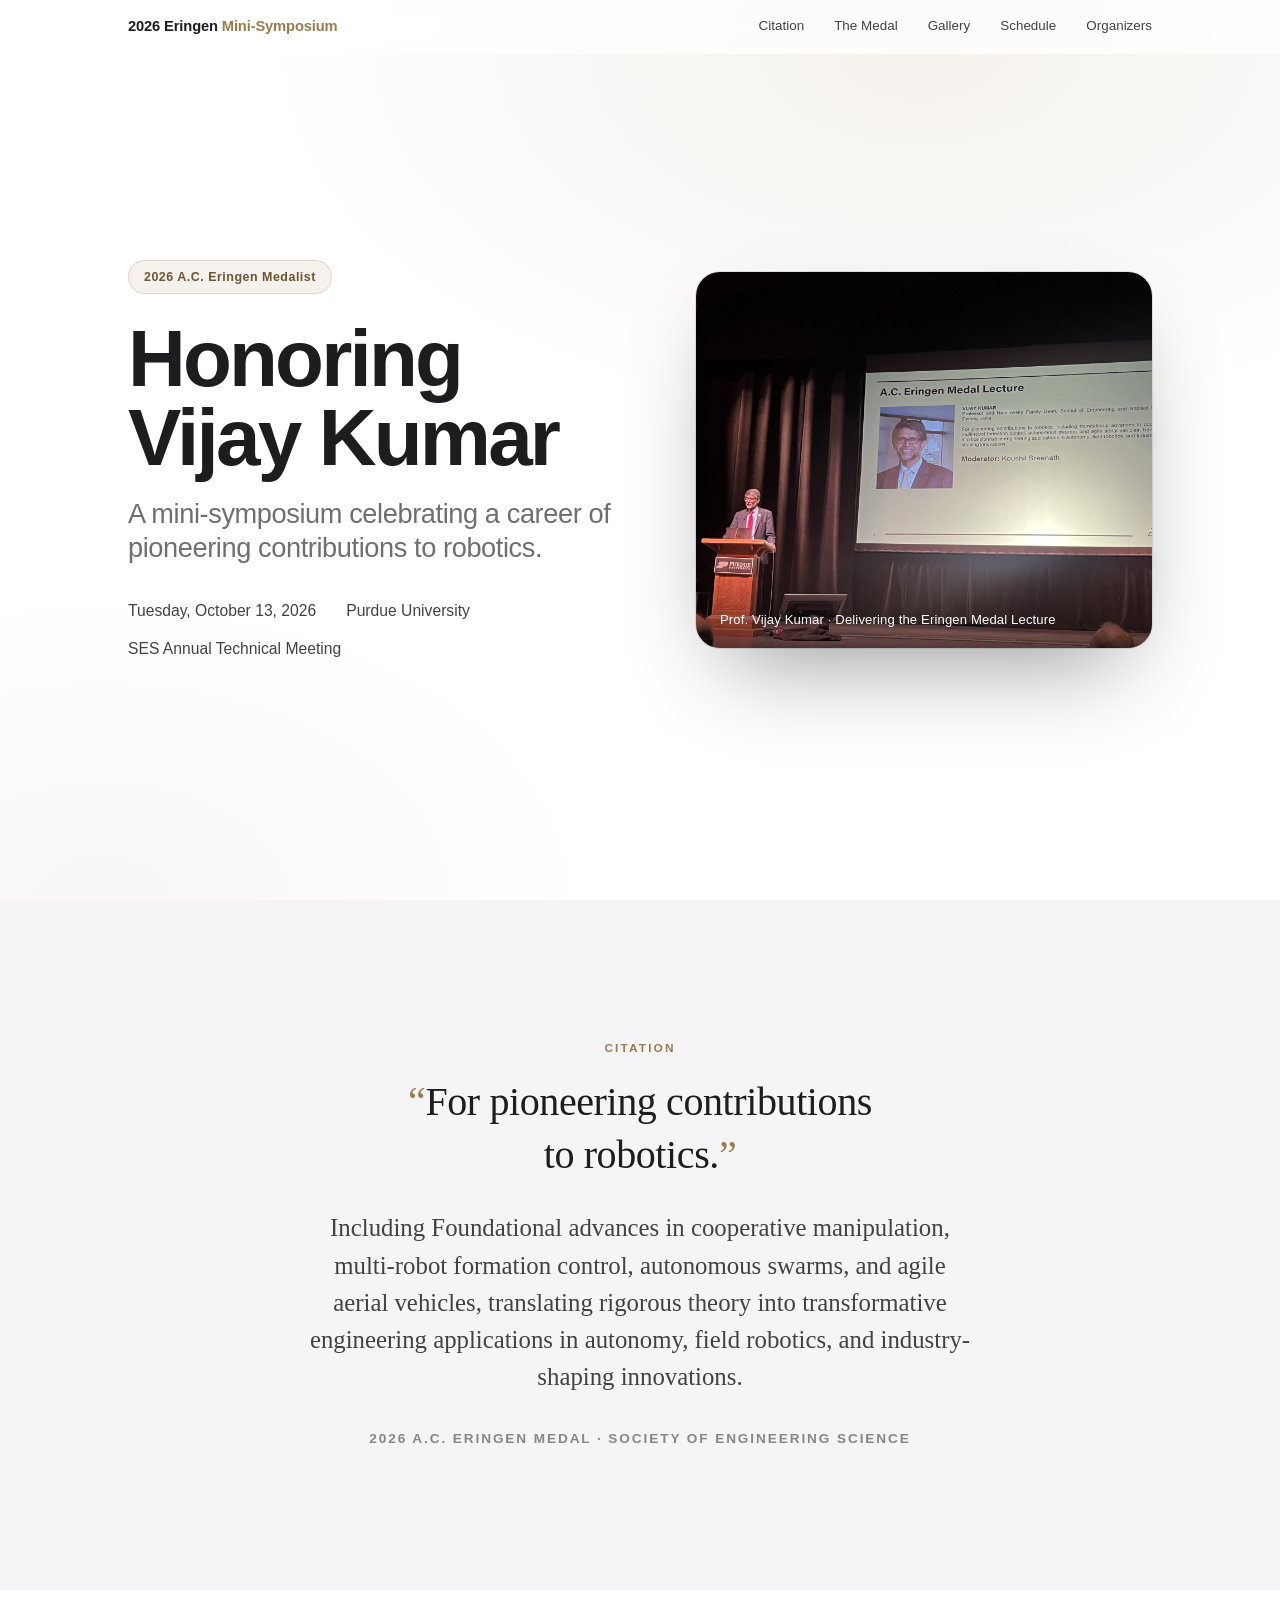
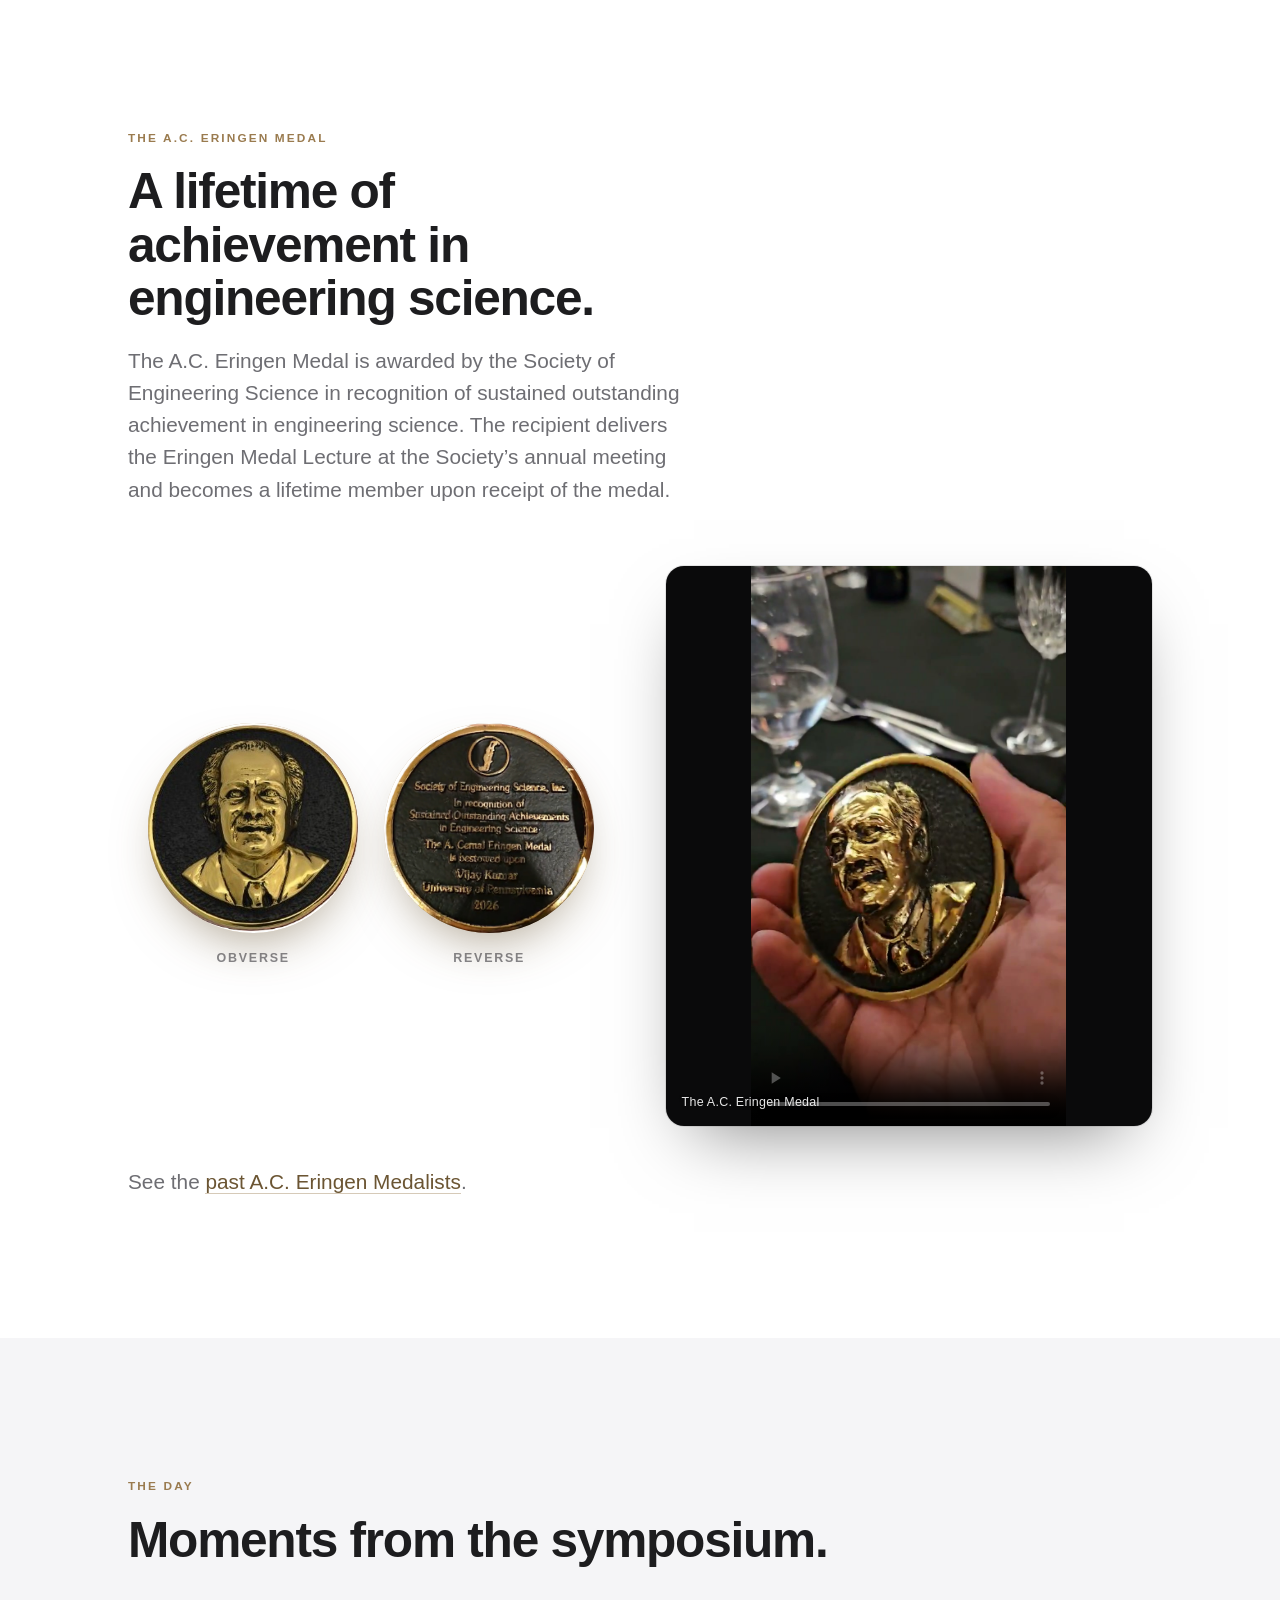
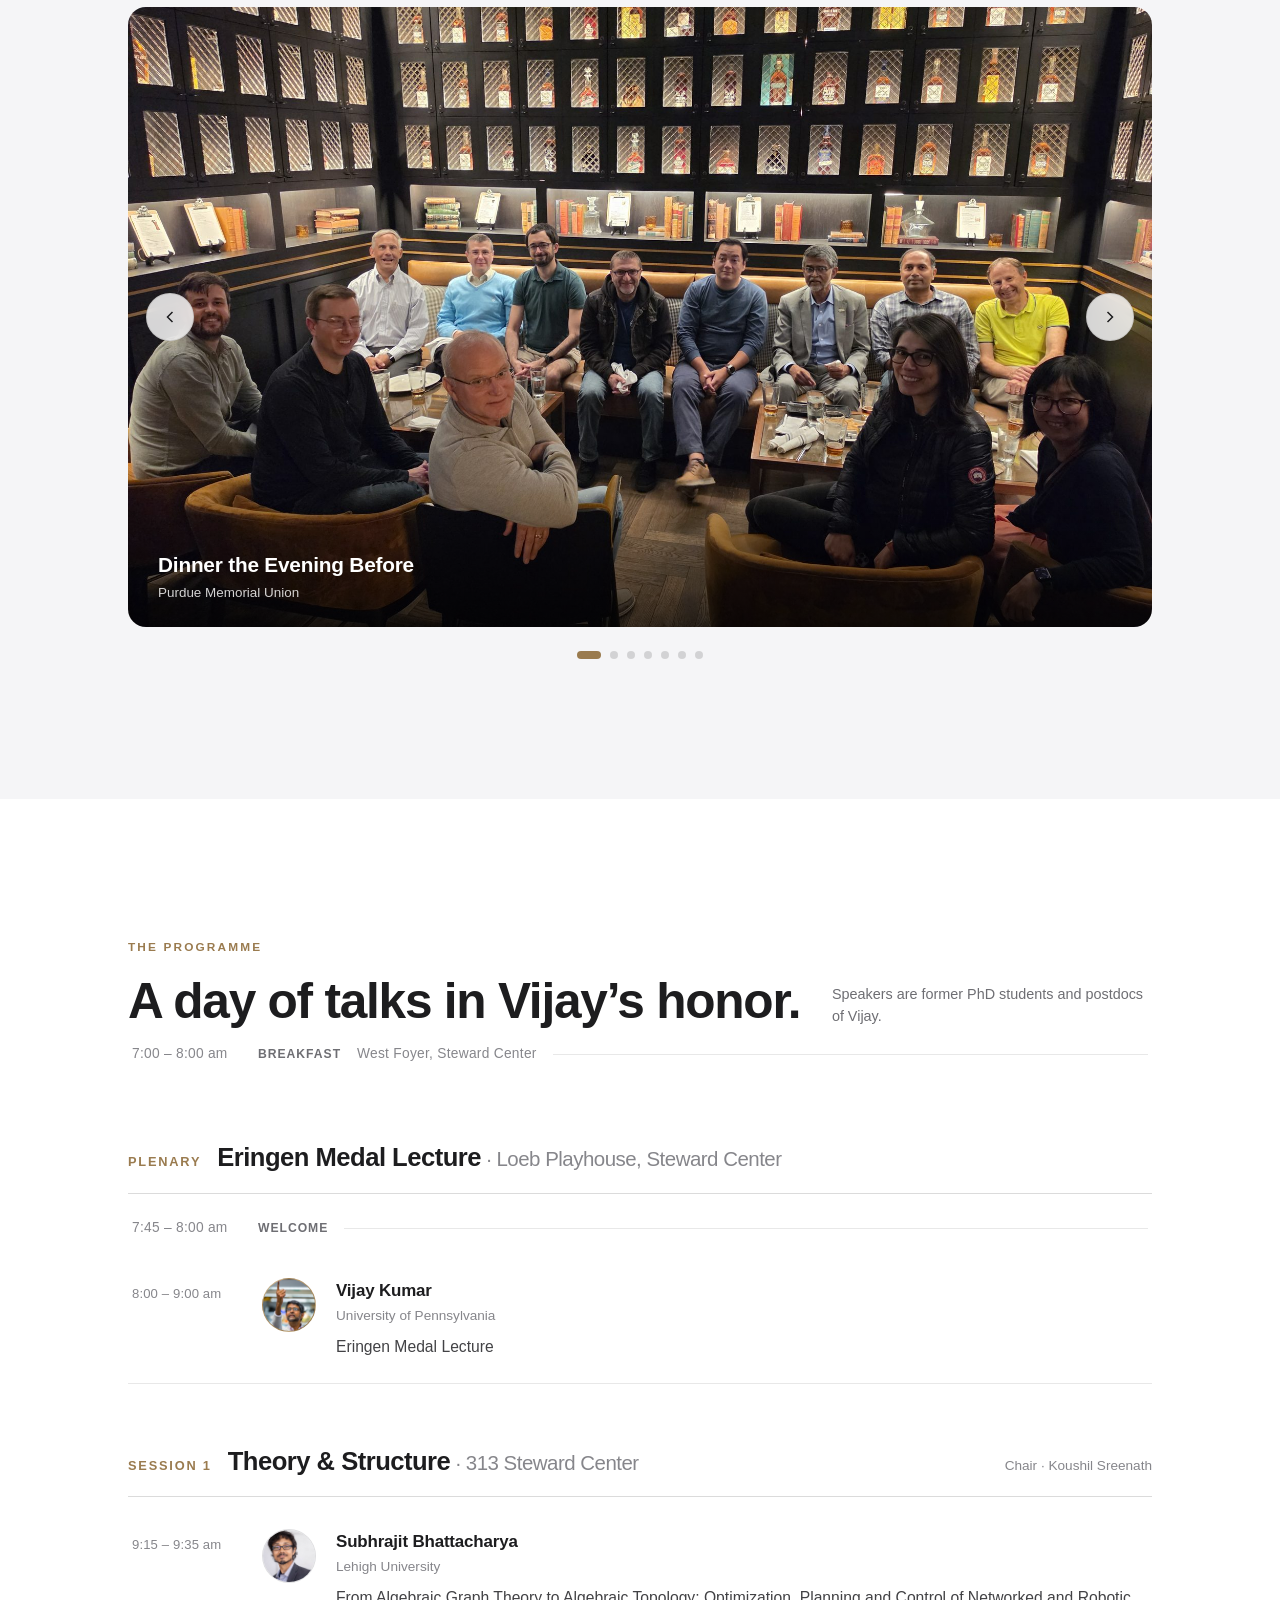
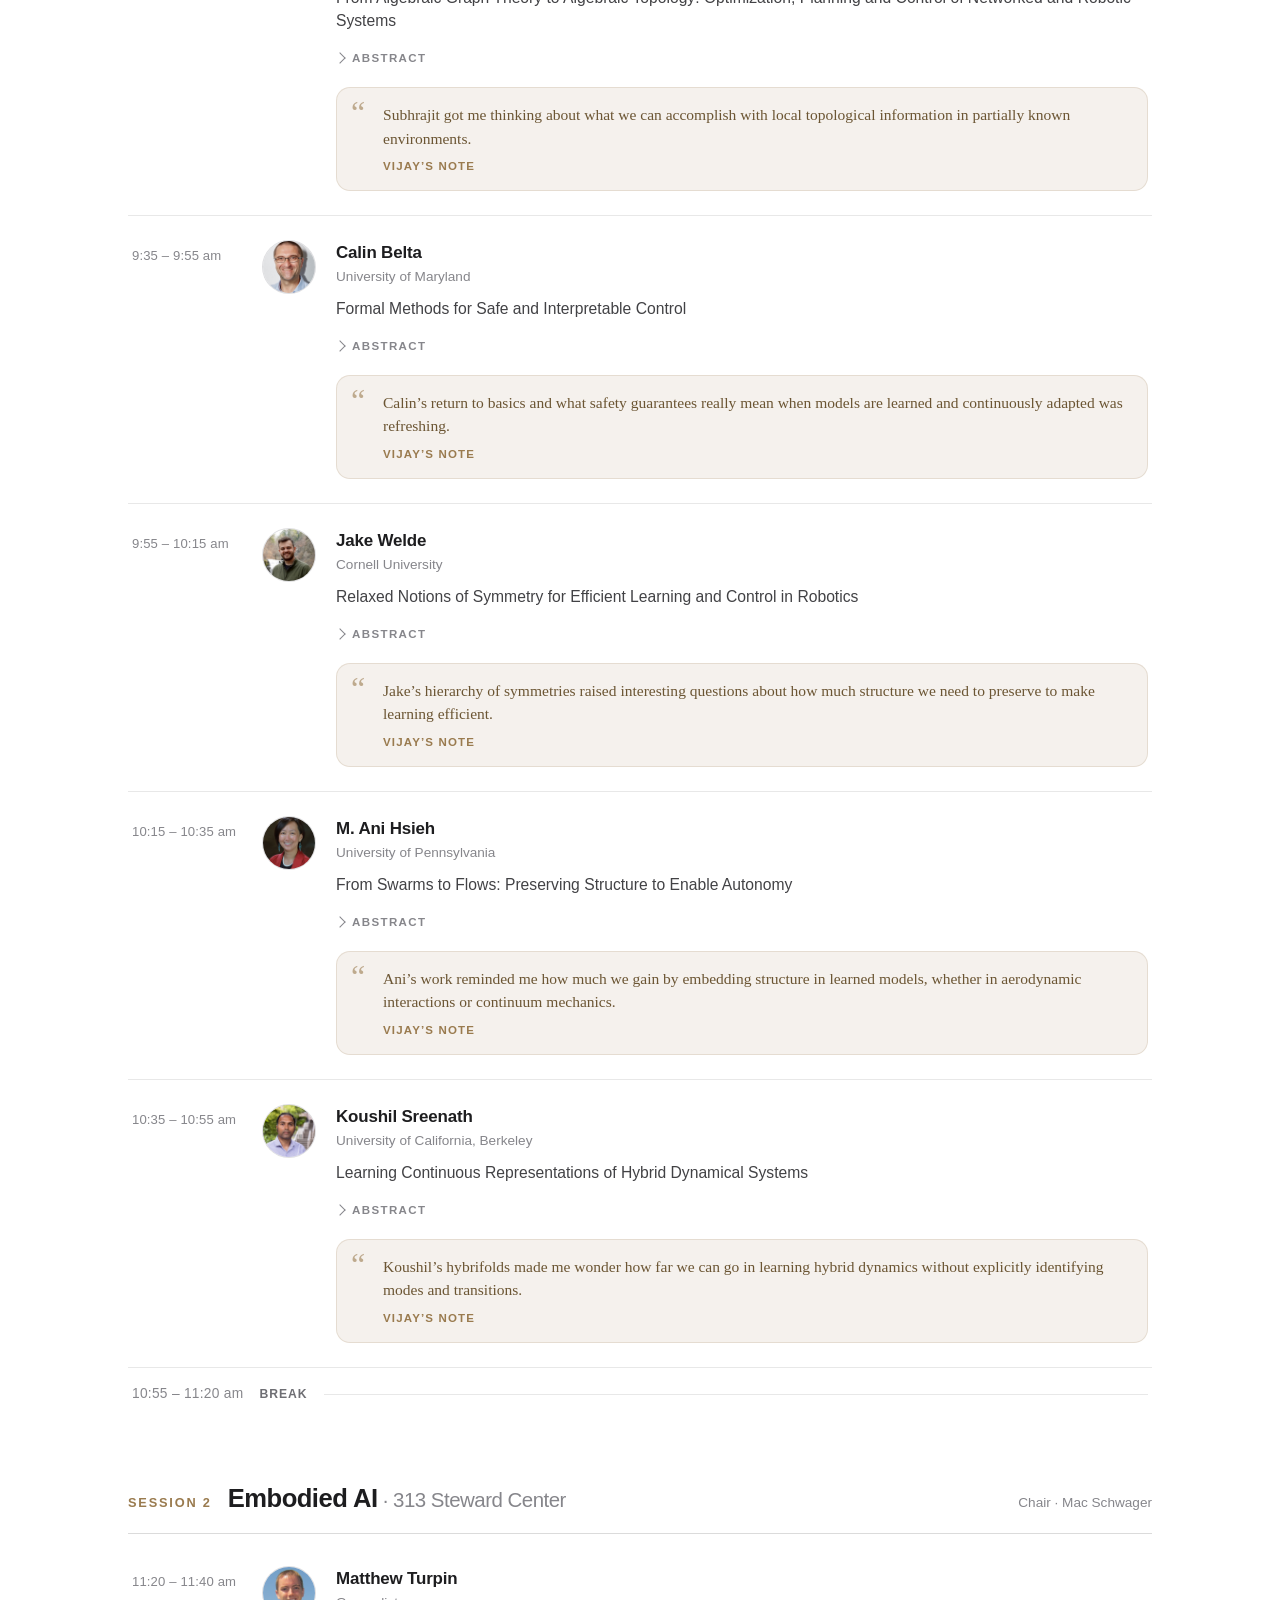
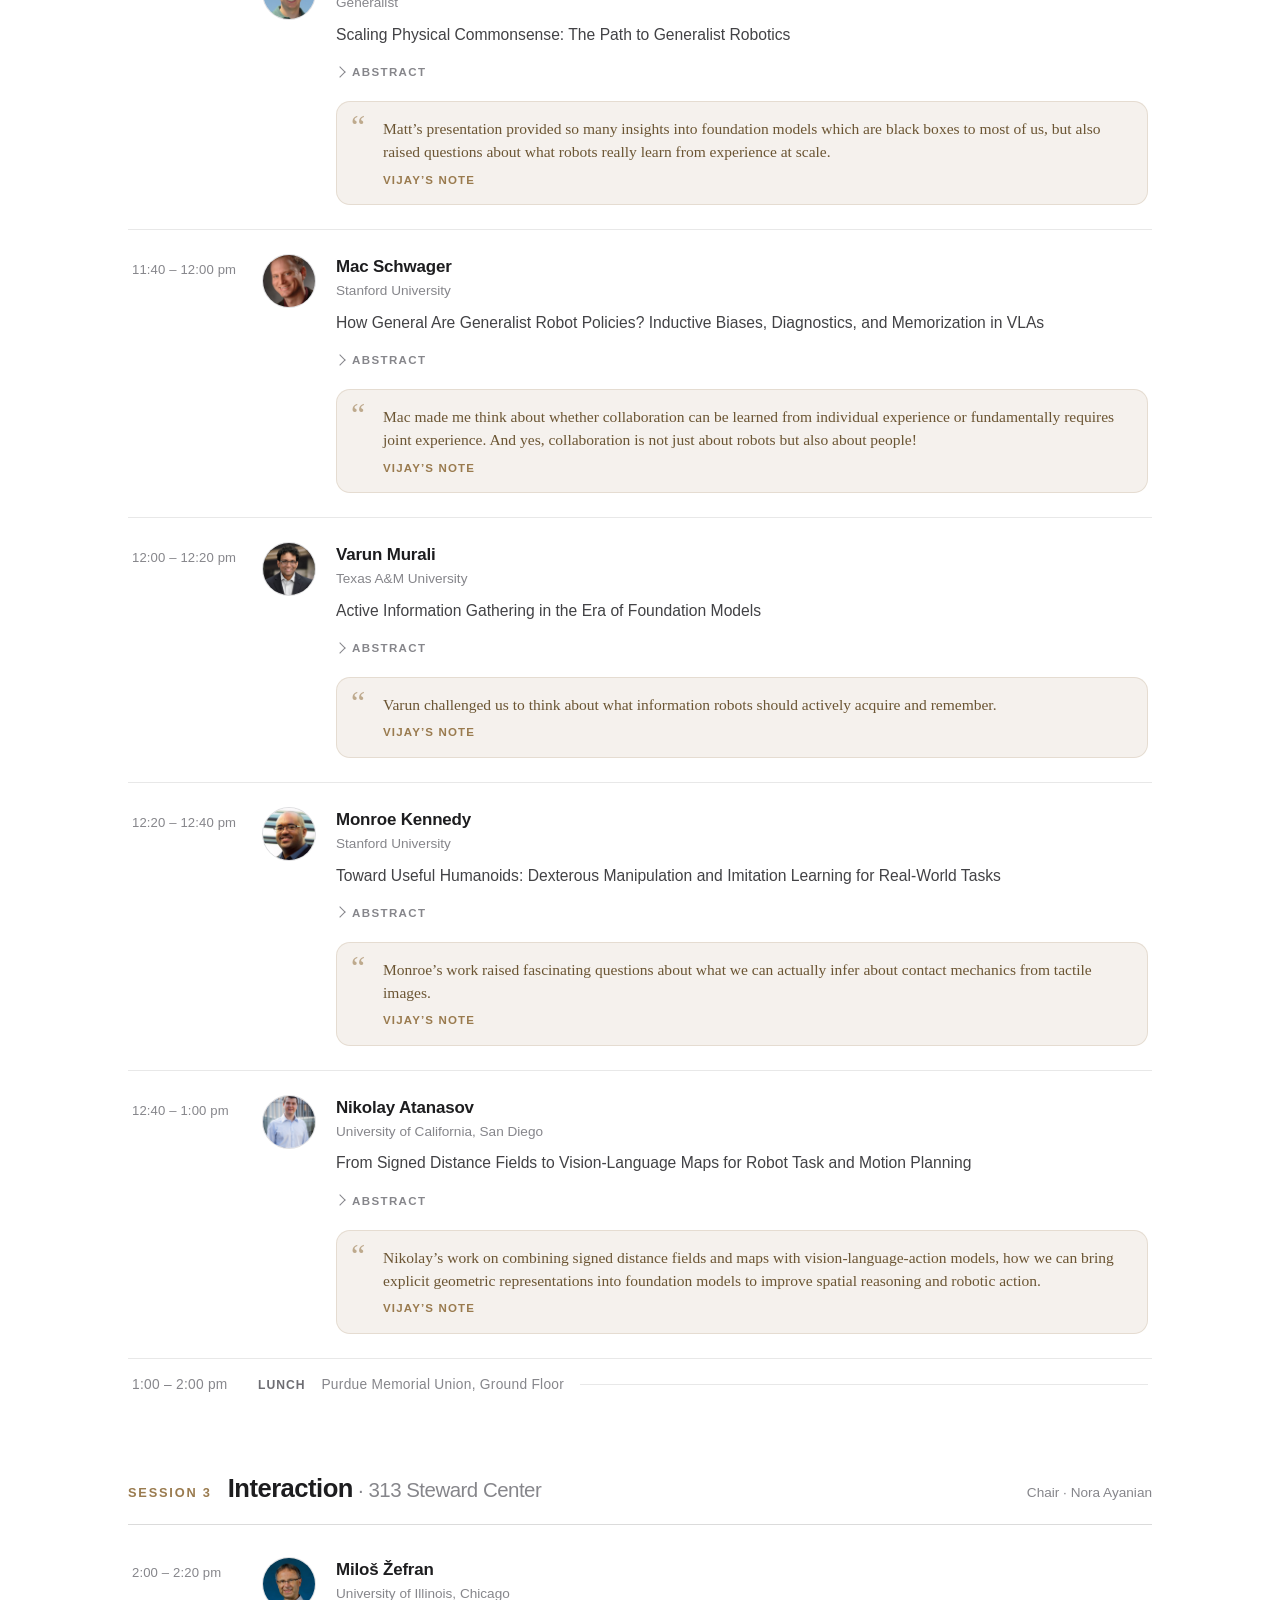
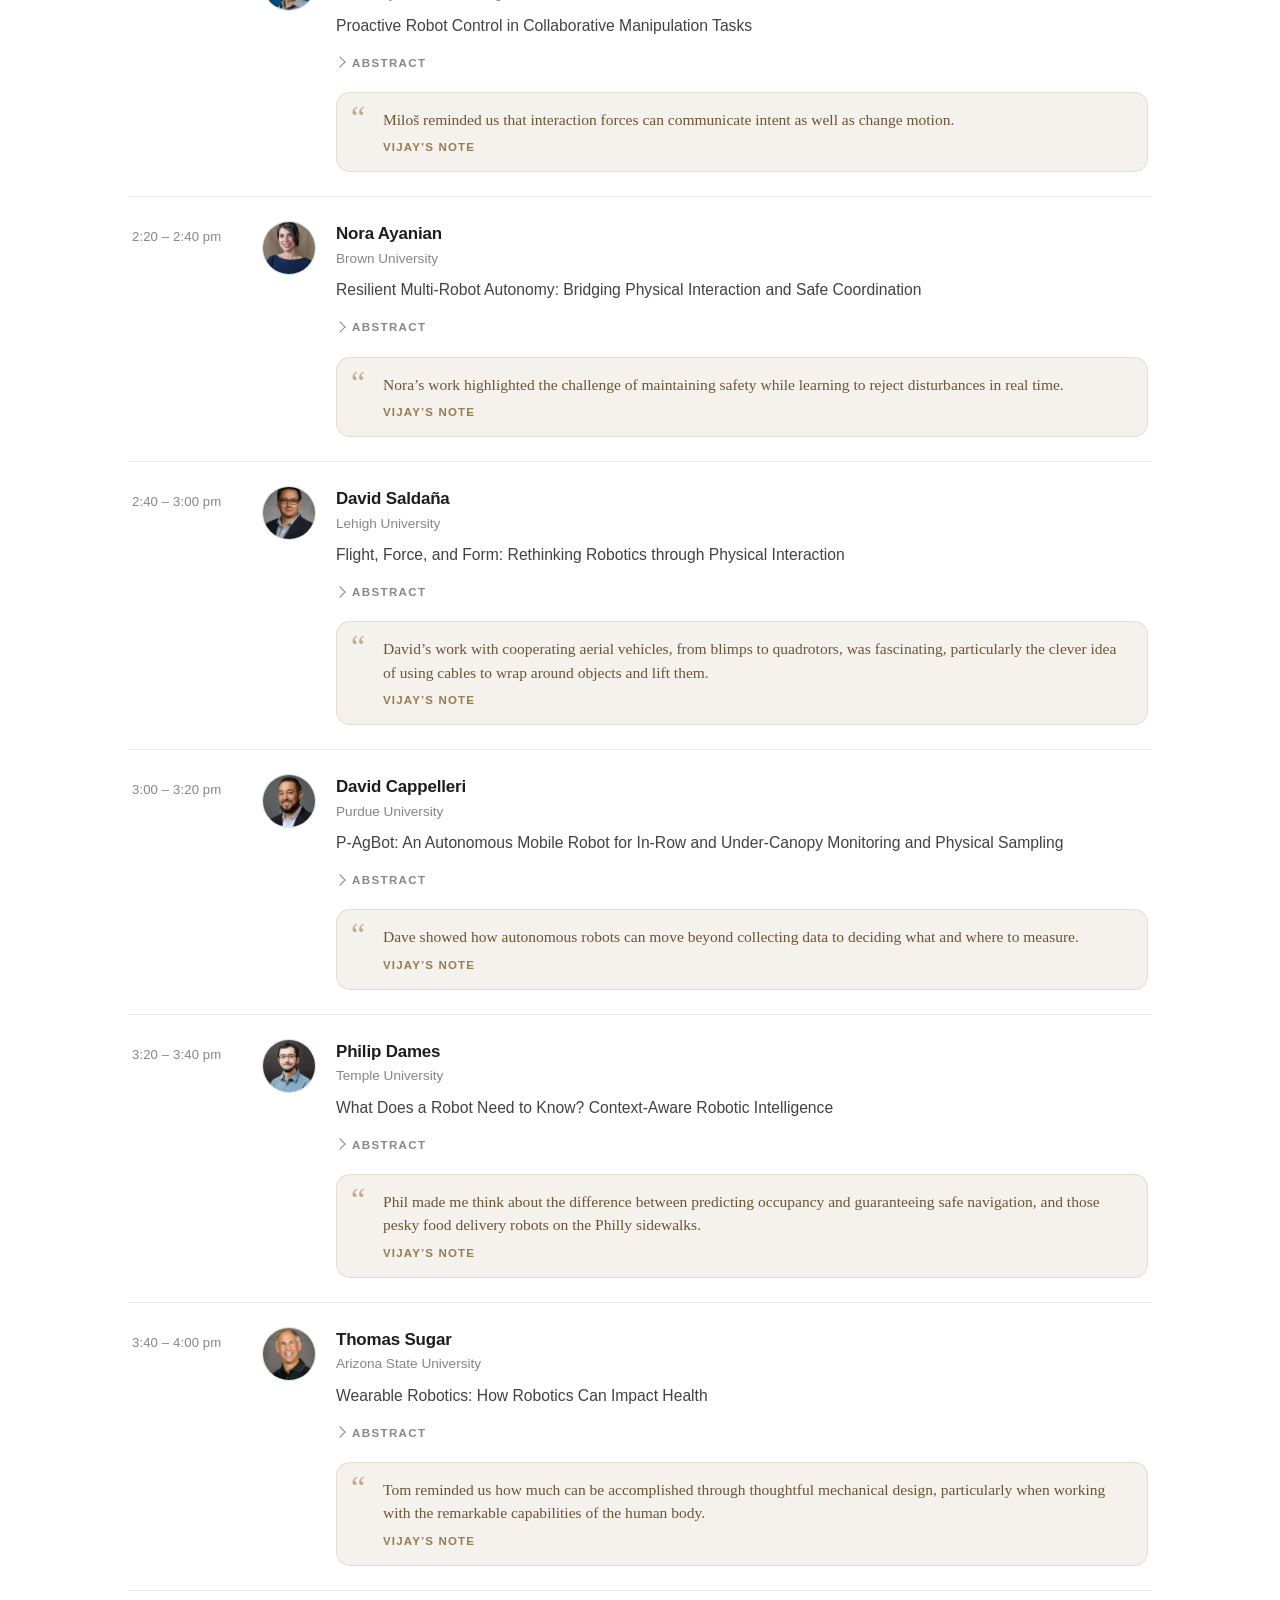
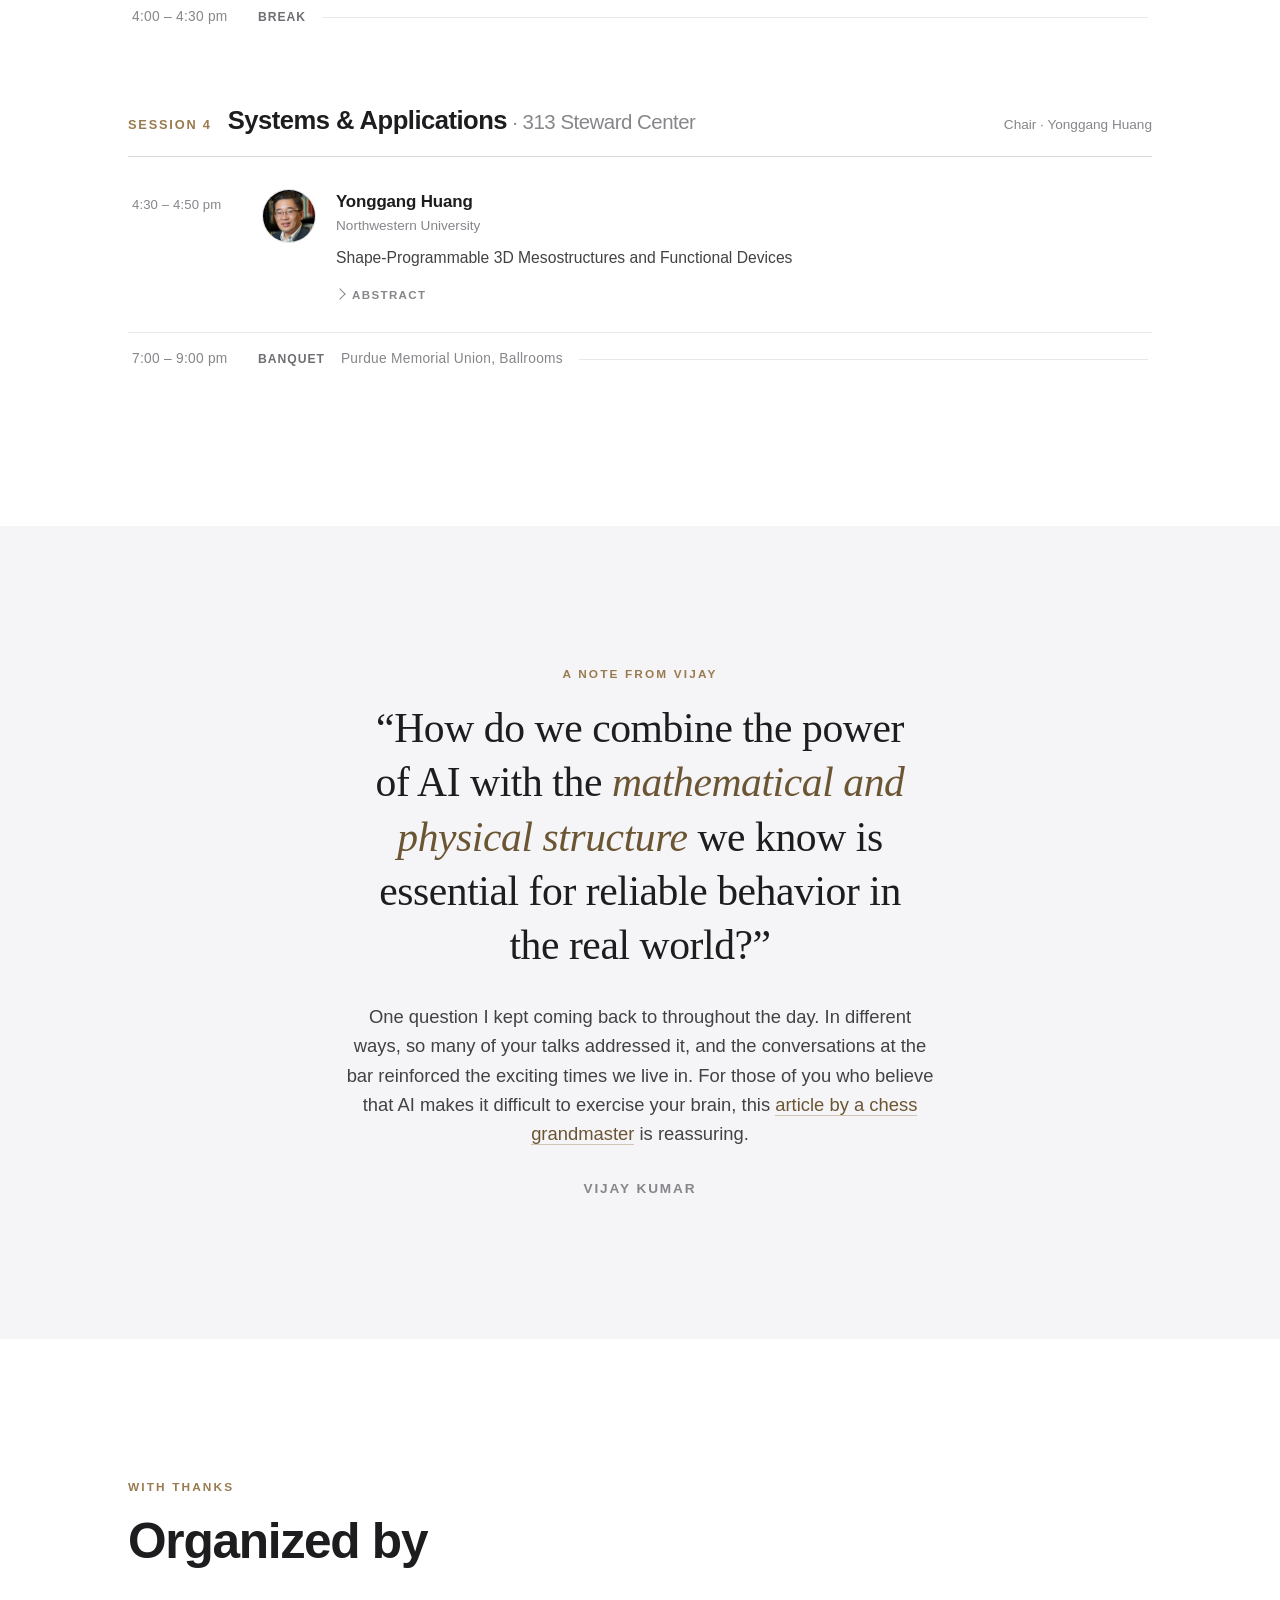
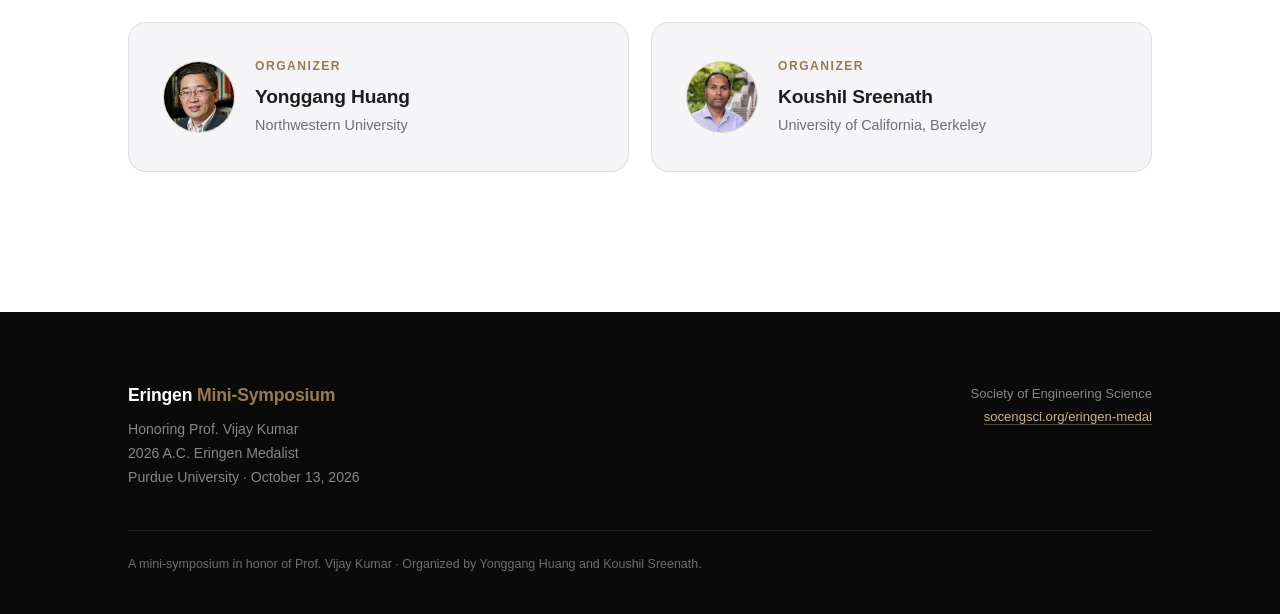
==== index.html @ 483b810a "Added files" ====
<!DOCTYPE html>
<html lang="en">
<head>
<meta charset="UTF-8">
<meta name="viewport" content="width=device-width, initial-scale=1.0">
<title>2026 A.C. Eringen Medal Mini-Symposium &middot; Honoring Prof. Vijay Kumar</title>
<meta name="description" content="A mini-symposium honoring Prof. Vijay Kumar, the 2026 A.C. Eringen Medalist. Purdue University, October 13, 2026.">
<link rel="preconnect" href="#">
<link rel="stylesheet" href="styles.css">
</head>
<body>

<nav id="nav">
  <div class="wrap">
    <a class="nav-brand" href="#top">2026 Eringen <span>Mini-Symposium</span></a>
    <div class="nav-links">
      <a href="#citation">Citation</a>
      <a href="#medal">The Medal</a>
      <a href="#gallery">Gallery</a>
      <a href="#schedule">Schedule</a>
      <a href="#organizers">Organizers</a>
    </div>
  </div>
</nav>

<header class="hero" id="top">
  <div class="wrap hero-grid">
    <div class="hero-copy">
      <div class="hero-badge">2026 A.C. Eringen Medalist</div>
      <h1>Honoring<br>Vijay Kumar<span class="sub">A mini-symposium celebrating a career of pioneering contributions to robotics.</span></h1>
      <div class="hero-meta">
        <span class="mi">Tuesday, October 13, 2026</span>
        <span class="mi">Purdue University</span>
        <span class="mi">SES Annual Technical Meeting</span>
      </div>
    </div>
    <figure class="hero-portrait zoomable" data-full="assets/img/vijay-lecture-full.jpg" data-cap="Prof. Vijay Kumar delivering the A.C. Eringen Medal Lecture &middot; Loeb Playhouse, Steward Center" role="button" tabindex="0" aria-label="Enlarge the Eringen Medal Lecture photo">
      <img src="assets/img/vijay-lecture.jpg" alt="Prof. Vijay Kumar delivering the Eringen Medal Lecture">
      <figcaption>Prof. Vijay Kumar &middot; Delivering the Eringen Medal Lecture</figcaption>
    </figure>
  </div>
</header>

<section id="citation" class="section-alt">
  <div class="wrap citation reveal">
    <div class="eyebrow">Citation</div>
    <p class="quote">For pioneering contributions to robotics.</p>
    <p class="long" style="margin-top:28px">Including Foundational advances in cooperative manipulation, multi-robot formation control, autonomous swarms, and agile aerial vehicles, translating rigorous theory into transformative engineering applications in autonomy, field robotics, and industry-shaping innovations.</p>
    <div class="attrib">2026 A.C. Eringen Medal &middot; Society of Engineering Science</div>
  </div>
</section>

<section id="medal">
  <div class="wrap">
    <div class="medal-head reveal">
      <div class="eyebrow">The A.C. Eringen Medal</div>
      <h2 class="title">A lifetime of achievement in engineering science.</h2>
      <p class="lede">The A.C. Eringen Medal is awarded by the Society of Engineering Science in recognition of sustained outstanding achievement in engineering science. The recipient delivers the Eringen Medal Lecture at the Society&rsquo;s annual meeting and becomes a lifetime member upon receipt of the medal.</p>
    </div>
    <div class="medal-body reveal">
      <div class="medal-coins">
        <figure class="coin">
          <button class="disc" data-full="assets/img/medal-front.jpg" data-cap="The A.C. Eringen Medal &middot; Obverse" aria-label="Enlarge the obverse of the medal">
            <img src="assets/img/medal-front.jpg" alt="Eringen Medal, obverse">
          </button>
          <span>Obverse</span>
        </figure>
        <figure class="coin">
          <button class="disc" data-full="assets/img/medal-back.jpg" data-cap="Society of Engineering Science &middot; In recognition of Sustained Outstanding Achievements in Engineering Science &middot; The A. C. Eringen Medal is bestowed upon Vijay Kumar, University of Pennsylvania &middot; 2026" aria-label="Enlarge the reverse of the medal">
            <img src="assets/img/medal-back.jpg" alt="Eringen Medal, reverse">
          </button>
          <span>Reverse</span>
        </figure>
      </div>
      <div class="medal-video">
        <video src="assets/video/medal.mp4" controls muted playsinline preload="metadata" poster="assets/img/medal-poster.jpg"></video>
        <span class="vcap">The A.C. Eringen Medal</span>
      </div>
    </div>
    <p class="lede reveal" style="margin-top:40px">See the <a class="inline-link" href="https://socengsci.org/eringen-medal/" target="_blank" rel="noopener">past A.C. Eringen Medalists</a>.</p>
  </div>
</section>

<section id="gallery" class="section-alt">
  <div class="wrap">
    <div class="gallery-head reveal">
      <div>
        <div class="eyebrow">The Day</div>
        <h2 class="title">Moments from the symposium.</h2>
      </div>
    </div>
    <div class="carousel reveal">
      <div class="track-wrap">
        <div class="track" id="track">
		  <div class="slide"><img src="assets/img/dinner.jpg" alt="Dinner the Evening Before" loading="lazy"><div class="cap"><div class="ct">Dinner the Evening Before</div><div class="cs">Purdue Memorial Union</div></div></div>
          <div class="slide"><img src="assets/img/vijay-lecture.jpg" alt="The Eringen Medal Lecture" loading="lazy"><div class="cap"><div class="ct">The Eringen Medal Lecture</div><div class="cs">Loeb Playhouse, Steward Center</div></div></div>
		  <div class="slide"><img src="assets/img/attendees.jpg" alt="Mini-Symposium Attendees" loading="lazy"><div class="cap"><div class="ct">Mini-Symposium Attendees</div><div class="cs">Purdue University</div></div></div>
		  <div class="slide"><img src="assets/img/drinks.jpg" alt="Gathering Before the Banquet" loading="lazy"><div class="cap"><div class="ct">Gathering Before the Banquet</div><div class="cs">Purdue Memorial Union</div></div></div>
		  <div class="slide"><img src="assets/img/banquet-1.jpg" alt="Receiving the A.C. Eringen Medal" loading="lazy"><div class="cap"><div class="ct">Receiving the A.C. Eringen Medal</div><div class="cs">Awards Banquet</div></div></div>
		  <div class="slide"><img src="assets/img/banquet-2.jpg" alt="Receiving the A.C. Eringen Medal" loading="lazy"><div class="cap"><div class="ct">Receiving the A.C. Eringen Medal</div><div class="cs">Awards Banquet</div></div></div>
		  <div class="slide"><img src="assets/img/banquet-3.jpg" alt="A Lifetime of Contributions" loading="lazy"><div class="cap"><div class="ct">A Lifetime of Contributions</div><div class="cs">Awards Banquet</div></div></div>
        </div>
      </div>
      <button class="car-btn prev" id="prev" aria-label="Previous"><svg viewBox="0 0 24 24"><path d="M15 6l-6 6 6 6"/></svg></button>
      <button class="car-btn next" id="next" aria-label="Next"><svg viewBox="0 0 24 24"><path d="M9 6l6 6-6 6"/></svg></button>
    </div>
    <div class="dots" id="dots"><button aria-label="Go to slide 1"></button><button aria-label="Go to slide 2"></button><button aria-label="Go to slide 3"></button><button aria-label="Go to slide 4"></button><button aria-label="Go to slide 5"></button><button aria-label="Go to slide 6"></button><button aria-label="Go to slide 7"></button></div>
  </div>
</section>

<section id="schedule">
  <div class="wrap">
    <div class="sched-head reveal">
      <div>
        <div class="eyebrow">The Programme</div>
        <h2 class="title">A day of talks in Vijay&rsquo;s honor.</h2>
      </div>
      <p class="sched-note">Speakers are former PhD students and postdocs of Vijay.</p>
    </div>
    <div class="interlude"><span class="time">7:00 – 8:00 am</span><span class="lbl">Breakfast</span><span class="loc">West Foyer, Steward Center</span></div>
<div class="session reveal">
      <div class="session-bar">
        <span class="sn">Plenary</span>
        <h3>Eringen Medal Lecture<span style="font-weight:400;color:var(--faint);font-size:0.8em"> &middot; Loeb Playhouse, Steward Center</span></h3>

      </div>
<div class="interlude"><span class="time">7:45 – 8:00 am</span><span class="lbl">Welcome</span></div>
<div class="talk plenary">
          <div class="time">8:00 – 9:00 am</div>
          <div class="avatar"><img src="assets/speakers/vijay-kumar.jpg" alt="Vijay Kumar" loading="lazy"></div>
          <div class="info">
            <div class="name">Vijay Kumar</div>
            <div class="aff">University of Pennsylvania</div>
            <div class="ttl">Eringen Medal Lecture</div>


          </div>
        </div>
</div>
<div class="session reveal">
      <div class="session-bar">
        <span class="sn">Session 1</span>
        <h3>Theory &amp; Structure<span style="font-weight:400;color:var(--faint);font-size:0.8em"> &middot; 313 Steward Center</span></h3>
        <span class="chair">Chair &middot; Koushil Sreenath</span>
      </div>
<div class="talk">
          <div class="time">9:15 – 9:35 am</div>
          <div class="avatar"><img src="assets/speakers/subhrajit-bhattacharya.jpg" alt="Subhrajit Bhattacharya" loading="lazy"></div>
          <div class="info">
            <div class="name">Subhrajit Bhattacharya</div>
            <div class="aff">Lehigh University</div>
            <div class="ttl">From Algebraic Graph Theory to Algebraic Topology: Optimization, Planning and Control of Networked and Robotic Systems</div>
            <details class="abstract">
              <summary>Abstract</summary>
              <p class="atext">Graphs are ubiquitous in representation of robotic and networked systems. A natural higher-dimensional extension of graphs are simplicial complexes. Algebraic constructions on simplicial complexes allow one to reason about its higher-order topological features. In this talk I will present a collection of recent and past works that outline the use of algebraic topology in optimization, planning and control of networked and robotic systems. I will start with a recent research direction on topology control of robotic swarms. I will then describe the application of differential topology and homotopy theory to multi-path planning for robotic systems -- a work that I started as a graduate student under Prof. Vijay Kumar. Recent extensions of this line of research has enabled reasoning not only about the topology, but also about the geometry of the underlying configuration space in context of multi-path planning. I&#x27;ll also outline some recent work on optimal path planning in simplicial complexes, and describe application of these tools to planning for spatial systems involving cables.</p>
            </details>
            <div class="vk-comment">Subhrajit got me thinking about what we can accomplish with local topological information in partially known environments.<span class="by">Vijay’s note</span></div>
          </div>
        </div>
<div class="talk">
          <div class="time">9:35 – 9:55 am</div>
          <div class="avatar"><img src="assets/speakers/calin-belta.jpg" alt="Calin Belta" loading="lazy"></div>
          <div class="info">
            <div class="name">Calin Belta</div>
            <div class="aff">University of Maryland</div>
            <div class="ttl">Formal Methods for Safe and Interpretable Control</div>
            <details class="abstract">
              <summary>Abstract</summary>
              <p class="atext">Many current applications, such as dexterous robotic manipulation, involve high-dimensional and partially known dynamical systems, which require machine learning techniques for motion planning and control. Ensuring safety and incorporating specifications given in rich, natural language within a learning-based system are challenging problems that received a lot of attention recently. In this talk, I will show how techniques based on control barrier and Lyapunov functions can be combined with temporal logics and reinforcement learning to address these challenges. I will use examples from robotic manipulation and autonomous driving.</p>
            </details>
            <div class="vk-comment">Calin’s return to basics and what safety guarantees really mean when models are learned and continuously adapted was refreshing.<span class="by">Vijay’s note</span></div>
          </div>
        </div>
<div class="talk">
          <div class="time">9:55 – 10:15 am</div>
          <div class="avatar"><img src="assets/speakers/jake-welde.jpg" alt="Jake Welde" loading="lazy"></div>
          <div class="info">
            <div class="name">Jake Welde</div>
            <div class="aff">Cornell University</div>
            <div class="ttl">Relaxed Notions of Symmetry for Efficient Learning and Control in Robotics</div>
            <details class="abstract">
              <summary>Abstract</summary>
              <p class="atext">Symmetry has long played a role in enabling high-dimensional robotic systems to operate autonomously in complex environments and under previously unseen conditions, despite stringent computational constraints. Nonetheless, the classical notion of symmetry is too rigid to be applied to many real-world robotic systems, where symmetry may be “broken” by external forces or confined to only a portion of the overall system. In this talk, we describe recent progress in formulating relaxed notions of symmetry that accommodate a broader class of systems while retaining algorithmically useful structure. These more flexible properties enable the reduction of high-dimensional symmetry groups in the dynamics of complex robotic systems, underpinning efficient learning algorithms suitable for control tasks such as trajectory tracking. In ongoing work, we study how these flexible notions of symmetry are preserved (or destroyed) under various types of composition between subsystems. Together, these methods will enable next-generation autonomous systems of diverse morphologies and limited computational resources to move capably through their surroundings.</p>
            </details>
            <div class="vk-comment">Jake’s hierarchy of symmetries raised interesting questions about how much structure we need to preserve to make learning efficient.<span class="by">Vijay’s note</span></div>
          </div>
        </div>
<div class="talk">
          <div class="time">10:15 – 10:35 am</div>
          <div class="avatar"><img src="assets/speakers/m-ani-hsieh.jpg" alt="M. Ani Hsieh" loading="lazy"></div>
          <div class="info">
            <div class="name">M. Ani Hsieh</div>
            <div class="aff">University of Pennsylvania</div>
            <div class="ttl">From Swarms to Flows: Preserving Structure to Enable Autonomy</div>
            <details class="abstract">
              <summary>Abstract</summary>
              <p class="atext">Multi-robot systems enable us to interact more richly and extensively with the world we live in. Robot teams can cover large regions of physical space, perceive their environments, and synthesize measurements of varying spatiotemporal fidelity to build a consistent picture of the many complex dynamic processes surrounding them. However, achieving reliable autonomy in natural, unstructured environments remains fundamentally difficult because robot dynamics tend to be tightly coupled to those of the environment, models are often incomplete, and data is costly to obtain. Advances in data-driven methods have opened new pathways to address these challenges, but purely learned models can lack the interpretability, generalizability, and physical fidelity that robust autonomy demands. In this talk, I argue that structure-preserving approaches to learning, methods that embed known physics and respect underlying mathematical structure, are essential for bridging this gap. I will present recent results on knowledge-based neural ordinary differential equations, Koopman operator methods for active flow field learning, and structure-preserving machine learning for source localization. I will show how preserving physical structure leads to models that are more data-efficient, more generalizable, and better suited to real-time planning and control for scalable autonomy in multi-robot environmental monitoring applications.</p>
            </details>
            <div class="vk-comment">Ani’s work reminded me how much we gain by embedding structure in learned models, whether in aerodynamic interactions or continuum mechanics.<span class="by">Vijay’s note</span></div>
          </div>
        </div>
<div class="talk">
          <div class="time">10:35 – 10:55 am</div>
          <div class="avatar"><img src="assets/speakers/koushil-sreenath.jpg" alt="Koushil Sreenath" loading="lazy"></div>
          <div class="info">
            <div class="name">Koushil Sreenath</div>
            <div class="aff">University of California, Berkeley</div>
            <div class="ttl">Learning Continuous Representations of Hybrid Dynamical Systems</div>
            <details class="abstract">
              <summary>Abstract</summary>
              <p class="atext">Hybrid systems with both continuous and discrete time dynamics pose significant challenges for learning. Traditional approaches often rely on mode-based learning, which struggles with mode switching and discontinuities in the system&#x27;s flow. In this talk, I will introduce a novel method that learns a continuous neural representation of hybrid systems without the need for trajectory segmentation, event functions, or mode switching. The core idea is to treat the reset map as a glue that connects the state space at the guard surface, transforming it into a piecewise smooth quotient manifold. Leveraging differential topology, our method simultaneously learns a singularity-free neural embedding and the continuous flow within it.</p>
            </details>
            <div class="vk-comment">Koushil’s hybrifolds made me wonder how far we can go in learning hybrid dynamics without explicitly identifying modes and transitions.<span class="by">Vijay’s note</span></div>
          </div>
        </div>
<div class="interlude"><span class="time">10:55 – 11:20 am</span><span class="lbl">Break</span></div>
</div>
<div class="session reveal">
      <div class="session-bar">
        <span class="sn">Session 2</span>
        <h3>Embodied AI<span style="font-weight:400;color:var(--faint);font-size:0.8em"> &middot; 313 Steward Center</span></h3>
        <span class="chair">Chair &middot; Mac Schwager</span>
      </div>
<div class="talk">
          <div class="time">11:20 – 11:40 am</div>
          <div class="avatar"><img src="assets/speakers/matthew-turpin.jpg" alt="Matthew Turpin" loading="lazy"></div>
          <div class="info">
            <div class="name">Matthew Turpin</div>
            <div class="aff">Generalist</div>
            <div class="ttl">Scaling Physical Commonsense: The Path to Generalist Robotics</div>
            <details class="abstract">
              <summary>Abstract</summary>
              <p class="atext">Traditional robotics often utilizes a Sense-Plan-Act paradigm, where precision is achieved through hand-coded controllers and structured environments. However, these systems often lack &quot;Physical Commonsense&quot;, or an intuitive understanding of complex interaction forces, object deformation, and recovery that is required to thrive in an unstructured world. This talk will discuss how the team at Generalist AI has developed foundation models that learn directly from large-scale physical interaction data. By grounding AI in physical experience, we are heading toward generally intelligent machines capable of mastering the complex, messy realities of the physical world. Our system utilizes Harmonic Reasoning: a novel approach that enables large-scale models to simultaneously process asynchronous sensing and acting tokens in real-time, bypassing the need for slow System 1/System 2 hierarchies. We have observed scaling laws that follow the trends of LLMs as well as a phase transition at the 7B parameter threshold. Our GEN-1 system has demonstrated the ability to achieve task mastery measured by reliability, speed, and improvisational intelligence, using as little as one hour of robot-specific data.</p>
            </details>
            <div class="vk-comment">Matt’s presentation provided so many insights into foundation models which are black boxes to most of us, but also raised questions about what robots really learn from experience at scale.<span class="by">Vijay’s note</span></div>
          </div>
        </div>
<div class="talk">
          <div class="time">11:40 – 12:00 pm</div>
          <div class="avatar"><img src="assets/speakers/mac-schwager.jpg" alt="Mac Schwager" loading="lazy"></div>
          <div class="info">
            <div class="name">Mac Schwager</div>
            <div class="aff">Stanford University</div>
            <div class="ttl">How General Are Generalist Robot Policies? Inductive Biases, Diagnostics, and Memorization in VLAs</div>
            <details class="abstract">
              <summary>Abstract</summary>
              <p class="atext">Vision-Language-Action (VLA) policies have recently emerged as a promising paradigm for generalist robot autonomy. However, with the current state of practice, VLAs sometimes suffer from strong overfitting after fine-tuning, while in other cases they seem to retain strong generalization capabilities. I will present work that aims to explain this overfitting behavior as arising from an inductive bias in these models toward memorizing a lookup table representation of actions. I will present methods for mitigating this overfitting behavior. I will also discuss our adaptation of Sparse Auto Encoders as a diagnostic tool to inspect the latent representations of VLA models, and to assess whether a trained model has learned generalized skills or rote memorized action sequences. I will close with my perspectives on the challenges and opportunities facing generalist robot policies.</p>
            </details>
            <div class="vk-comment">Mac made me think about whether collaboration can be learned from individual experience or fundamentally requires joint experience. And yes, collaboration is not just about robots but also about people!<span class="by">Vijay’s note</span></div>
          </div>
        </div>
<div class="talk">
          <div class="time">12:00 – 12:20 pm</div>
          <div class="avatar"><img src="assets/speakers/varun-murali.jpg" alt="Varun Murali" loading="lazy"></div>
          <div class="info">
            <div class="name">Varun Murali</div>
            <div class="aff">Texas A&amp;M University</div>
            <div class="ttl">Active Information Gathering in the Era of Foundation Models</div>
            <details class="abstract">
              <summary>Abstract</summary>
              <p class="atext">Foundation models are changing how robots interpret language, scenes, and tasks, but robust autonomy in unstructured environments still depends on deciding what information to gather and how to use it. In this talk, I will frame active information gathering as a bridge between foundation-model reasoning and reliable embodied decision-making. I will discuss recent work on language-guided heterogeneous robot teaming, and hierarchical language-embedded mapping to support semantic planning and collision-free navigation in unknown environments. Building on these, I will outline recent research that explores moving beyond using foundation models directly as semantic priors and instead learn operational constraints from experience, such as traversability, visibility, affordances, risk, and task feasibility. This perspective uses active perception as the process of acquiring task-relevant information, updating experience-grounded constraints, and applying them to act robustly in dynamic, uncertain, and open-world scenarios.</p>
            </details>
            <div class="vk-comment">Varun challenged us to think about what information robots should actively acquire and remember.<span class="by">Vijay’s note</span></div>
          </div>
        </div>
<div class="talk">
          <div class="time">12:20 – 12:40 pm</div>
          <div class="avatar"><img src="assets/speakers/monroe-kennedy.jpg" alt="Monroe Kennedy" loading="lazy"></div>
          <div class="info">
            <div class="name">Monroe Kennedy</div>
            <div class="aff">Stanford University</div>
            <div class="ttl">Toward Useful Humanoids: Dexterous Manipulation and Imitation Learning for Real-World Tasks</div>
            <details class="abstract">
              <summary>Abstract</summary>
              <p class="atext">Humanoid robots have recently gained significant attention, with compelling demonstrations of dynamic locomotion and athletic behaviors such as walking, running, and gymnastics. However, for these systems to achieve widespread adoption and real-world impact, they must address critical labor shortages in domains such as caregiving, agriculture, and manufacturing. A central challenge lies in endowing robots with both the dexterity and the contextual knowledge required to perform tasks that are intuitive for humans yet remain highly complex for robotic systems. These tasks often involve contact-rich manipulation, partial observability, and nuanced decision-making. In this talk, we will examine key catalyst challenges spanning tactile sensing for robust interaction, imitation learning for skill acquisition, embodiment and morphology for task alignment, and the development of steerable vision-language-action (VLA) models for generalizable control. We will also discuss emerging design principles and trade-offs that will shape the next generation of robotic hands and manipulation systems.</p>
            </details>
            <div class="vk-comment">Monroe’s work raised fascinating questions about what we can actually infer about contact mechanics from tactile images.<span class="by">Vijay’s note</span></div>
          </div>
        </div>
<div class="talk">
          <div class="time">12:40 – 1:00 pm</div>
          <div class="avatar"><img src="assets/speakers/nikolay-atanasov.jpg" alt="Nikolay Atanasov" loading="lazy"></div>
          <div class="info">
            <div class="name">Nikolay Atanasov</div>
            <div class="aff">University of California, San Diego</div>
            <div class="ttl">From Signed Distance Fields to Vision-Language Maps for Robot Task and Motion Planning</div>
            <details class="abstract">
              <summary>Abstract</summary>
              <p class="atext">This talk presents recent advances in robot mapping and planning that integrate geometric and semantic scene representations with autonomous robot decision-making. The talk discusses signed distance function (SDF) mapping from point cloud data as well as implicit maps that encode features aligned with modern vision-language models. These representations enable robots to reason about geometry, semantics, and task objectives in task and motion planning, exploiting geometric structure to accelerate trajectory generation and vision-language grounding to achieve long-horizon task execution.</p>
            </details>
            <div class="vk-comment">Nikolay’s work on combining signed distance fields and maps with vision-language-action models, how we can bring explicit geometric representations into foundation models to improve spatial reasoning and robotic action.<span class="by">Vijay’s note</span></div>
          </div>
        </div>
<div class="interlude"><span class="time">1:00 – 2:00 pm</span><span class="lbl">Lunch</span><span class="loc">Purdue Memorial Union, Ground Floor</span></div>
</div>
<div class="session reveal">
      <div class="session-bar">
        <span class="sn">Session 3</span>
        <h3>Interaction<span style="font-weight:400;color:var(--faint);font-size:0.8em"> &middot; 313 Steward Center</span></h3>
        <span class="chair">Chair &middot; Nora Ayanian</span>
      </div>
<div class="talk">
          <div class="time">2:00 – 2:20 pm</div>
          <div class="avatar"><img src="assets/speakers/milos-zefran.jpg" alt="Miloš Žefran" loading="lazy"></div>
          <div class="info">
            <div class="name">Miloš Žefran</div>
            <div class="aff">University of Illinois, Chicago</div>
            <div class="ttl">Proactive Robot Control in Collaborative Manipulation Tasks</div>
            <details class="abstract">
              <summary>Abstract</summary>
              <p class="atext">For robots to be functional in a human environment, it is essential that their behavior feels comfortable to humans. That is, robots must perceive clues from various modalities, generate legible actions, and either take initiative or follow humans as appropriate. This talk explores the design of robot control policies for a human-robot collaborative manipulation task. In particular, we focus on the case where two participants need to negotiate where to move the object they hold when the goal destination is not uniquely specified, and who should lead the motion. Our work is motivated by the ability of humans to communicate the desired destination of motion through back-and-forth force exchanges. Inherent to these exchanges is also the ability to dynamically assign a role to each participant, either taking the initiative or deferring to the partner&#x27;s lead. We propose a hierarchical robot control framework that enables a robot to communicate a motion destination to a human collaborator and to respond to their actions. The control architecture is loosely based on the strategy observed in human-human interactions. The framework is validated by a human study.</p>
            </details>
            <div class="vk-comment">Miloš reminded us that interaction forces can communicate intent as well as change motion.<span class="by">Vijay’s note</span></div>
          </div>
        </div>
<div class="talk">
          <div class="time">2:20 – 2:40 pm</div>
          <div class="avatar"><img src="assets/speakers/nora-ayanian.jpg" alt="Nora Ayanian" loading="lazy"></div>
          <div class="info">
            <div class="name">Nora Ayanian</div>
            <div class="aff">Brown University</div>
            <div class="ttl">Resilient Multi-Robot Autonomy: Bridging Physical Interaction and Safe Coordination</div>
            <details class="abstract">
              <summary>Abstract</summary>
              <p class="atext">While high-level coordination algorithms for robot swarms often assume idealized conditions, the transition to real-world deployment requires addressing the complex, often non-linear physical interactions that occur, for example, due to wind, payloads, or in close-proximity flight. This talk presents a multi-layered approach to building resilient autonomous systems by integrating quantitative physical modeling with robust, safe control strategies. I will first present our recent quantitative modeling of static and dynamic downwash interactions in high-density quadrotor teams, characterizing how these aerodynamic forces act as significant, state-dependent disturbances. To address these disturbances on resource-constrained hardware, we demonstrate the efficacy of on-board sliding mode control for nano-quadrotors (Crazyflies), providing high-frequency, robust disturbance rejection. Finally, we bridge the gap to certifiable safety using Neural Control Barrier Functions (NCBFs) and online learning-enhanced high-order adaptive safety control. These methods allow multi-robot teams to maintain rigorous safety certificates even under aerodynamic uncertainty, paving the way for more robust and reliable autonomous systems in society.</p>
            </details>
            <div class="vk-comment">Nora’s work highlighted the challenge of maintaining safety while learning to reject disturbances in real time.<span class="by">Vijay’s note</span></div>
          </div>
        </div>
<div class="talk">
          <div class="time">2:40 – 3:00 pm</div>
          <div class="avatar"><img src="assets/speakers/david-saldana.jpg" alt="David Saldaña" loading="lazy"></div>
          <div class="info">
            <div class="name">David Saldaña</div>
            <div class="aff">Lehigh University</div>
            <div class="ttl">Flight, Force, and Form: Rethinking Robotics through Physical Interaction</div>
            <details class="abstract">
              <summary>Abstract</summary>
              <p class="atext">Traditional multi-robot systems are designed to avoid physical contact and collisions. In our research, we are guided by a different perspective: exploiting physical interaction between robots and the environment as a mechanism to enhance robotic capabilities. In this talk, we will discuss our research trajectory spanning dynamical systems, adaptive control, and model-based reinforcement learning, with applications in aerial robotics and aggressive autonomous driving. A central challenge in these domains is achieving stable behavior while learning quickly from limited data. The talk will highlight recent advances in cooperative transportation, aerial object manipulation, shape adaptation using multiple robots, and navigation in extreme and uncertain environments.</p>
            </details>
            <div class="vk-comment">David’s work with cooperating aerial vehicles, from blimps to quadrotors, was fascinating, particularly the clever idea of using cables to wrap around objects and lift them.<span class="by">Vijay’s note</span></div>
          </div>
        </div>
<div class="talk">
          <div class="time">3:00 – 3:20 pm</div>
          <div class="avatar"><img src="assets/speakers/david-cappelleri.jpg" alt="David Cappelleri" loading="lazy"></div>
          <div class="info">
            <div class="name">David Cappelleri</div>
            <div class="aff">Purdue University</div>
            <div class="ttl">P-AgBot: An Autonomous Mobile Robot for In-Row and Under-Canopy Monitoring and Physical Sampling</div>
            <details class="abstract">
              <summary>Abstract</summary>
              <p class="atext">This talk will highlight the design of the Purdue Agricultural Robot or P-AgBot. The P-AgBot is an autonomous mobile robot design for in-row and under-canopy monitoring and physical sampling. The design of the P-AgBot&#x27;s novel sensor suite and physical sampling modules will be presented along with its autonomous navigation stacks (P-AgNAV), ag-specific simultaneous localization and mapping routines (P-AgSLAM and CROP-LO), physical sampling module (P-AgSAMPLE), and the Deployment &amp; Reading of In-ground Low-cost soil moisture Logging sensors (DRILL) platform. Finally, the design of a novel autonomous trailer to enable P-AgBot fleet operations will be presented.</p>
            </details>
            <div class="vk-comment">Dave showed how autonomous robots can move beyond collecting data to deciding what and where to measure.<span class="by">Vijay’s note</span></div>
          </div>
        </div>
<div class="talk">
          <div class="time">3:20 – 3:40 pm</div>
          <div class="avatar"><img src="assets/speakers/philip-dames.jpg" alt="Philip Dames" loading="lazy"></div>
          <div class="info">
            <div class="name">Philip Dames</div>
            <div class="aff">Temple University</div>
            <div class="ttl">What Does a Robot Need to Know? Context-Aware Robotic Intelligence</div>
            <details class="abstract">
              <summary>Abstract</summary>
              <p class="atext">Autonomous robots face a deceptively simple question: what do they actually need to know about their situation in order to act well? This talk argues that answering it, in principled and domain-specific ways, is one of the central challenges in embodied intelligence. Two case studies on robot navigation will demonstrate complementary interpretations of the question and how asking it can lead to insights across multiple problem scales. The first case study is on an individual robot navigating in human-populated spaces, where it must perceive, model, and predict the behavior of people around it to move with social competence. However, the challenge is not just perception, it is knowing what kind of model of the world is sufficient for competent action. We address this by developing probabilistic models of human intent that allow robots to anticipate crowd behavior, enabling navigation that is socially aware. The second case study is on deploying a multirobot system, where one wants to know how to select a team for a given environment or design the environment for a given team. We apply dimensionless variable analysis to compress high-dimensional team and task parameters into compact, interpretable predictors of performance. This approach generalizes across diverse problem classes.</p>
            </details>
            <div class="vk-comment">Phil made me think about the difference between predicting occupancy and guaranteeing safe navigation, and those pesky food delivery robots on the Philly sidewalks.<span class="by">Vijay’s note</span></div>
          </div>
        </div>
<div class="talk">
          <div class="time">3:40 – 4:00 pm</div>
          <div class="avatar"><img src="assets/speakers/thomas-sugar.jpg" alt="Thomas Sugar" loading="lazy"></div>
          <div class="info">
            <div class="name">Thomas Sugar</div>
            <div class="aff">Arizona State University</div>
            <div class="ttl">Wearable Robotics: How Robotics Can Impact Health</div>
            <details class="abstract">
              <summary>Abstract</summary>
              <p class="atext">Wearable robotics has the potential to transform health, rehabilitation, and occupational safety by directly supporting human movement and improving worker safety. At the Human Machine Integration Laboratory at Arizona State University, our research focuses on the design and development of robotic systems that integrate with the human body to improve mobility, enhance performance, and reduce injury risk. Early work in the laboratory focused on robotic prosthetics and orthotic devices, particularly at the ankle, to improve gait and restore more natural movement for individuals with mobility impairments. More recent work has expanded into wearable exoskeletons for industrial and occupational applications. These devices are designed to reduce the physical demands placed on workers, improve safety, and help prevent musculoskeletal injuries during repetitive or strenuous tasks. In parallel, the laboratory is developing new systems to support upright human mobility, with the goal of helping people move more efficiently, safely, and independently.</p>
            </details>
            <div class="vk-comment">Tom reminded us how much can be accomplished through thoughtful mechanical design, particularly when working with the remarkable capabilities of the human body.<span class="by">Vijay’s note</span></div>
          </div>
        </div>
<div class="interlude"><span class="time">4:00 – 4:30 pm</span><span class="lbl">Break</span></div>
</div>
<div class="session reveal">
      <div class="session-bar">
        <span class="sn">Session 4</span>
        <h3>Systems &amp; Applications<span style="font-weight:400;color:var(--faint);font-size:0.8em"> &middot; 313 Steward Center</span></h3>
        <span class="chair">Chair &middot; Yonggang Huang</span>
      </div>
<div class="talk">
          <div class="time">4:30 – 4:50 pm</div>
          <div class="avatar"><img src="assets/speakers/yonggang-huang.jpg" alt="Yonggang Huang" loading="lazy"></div>
          <div class="info">
            <div class="name">Yonggang Huang</div>
            <div class="aff">Northwestern University</div>
            <div class="ttl">Shape-Programmable 3D Mesostructures and Functional Devices</div>
            <details class="abstract">
              <summary>Abstract</summary>
              <p class="atext">Dynamic shape-morphing soft material systems are widespread in living organisms and increasingly important in soft robotics, flexible electronics, and smart medicine. Although soft materials with responsive components can switch between prescribed shapes, they generally lack the continuous and reprogrammable morphing capabilities needed to replicate many natural processes. A key challenge is the ability to redefine target shapes after fabrication, particularly when complex physical behavior and environmental disturbances limit the effectiveness of deterministic models for inverse design and control. Here we present a mechanical metasurface formed by a matrix of filamentary metal traces, actuated by reprogrammable distributed Lorentz forces generated by electrical currents in a static magnetic field. This system enables rapid, complex dynamic shape changes, with response times below 0.1 s. By integrating in situ stereo-imaging feedback, digitally controlled actuation, and optimization-based control, the metasurface can follow a self-evolving inverse design strategy to achieve a broad range of three-dimensional target shapes with high precision. It can also maintain performance in the presence of intrinsic and extrinsic perturbations. These concepts establish a data-driven framework for dynamic soft matter with capabilities beyond conventional responsive materials.</p>
            </details>

          </div>
        </div>
<div class="interlude"><span class="time">7:00 – 9:00 pm</span><span class="lbl">Banquet</span><span class="loc">Purdue Memorial Union, Ballrooms</span></div>
</div>
  </div>
</section>

<section id="reflect" class="reflect section-alt">
  <div class="wrap reveal">
    <div class="eyebrow">A Note from Vijay</div>
    <p class="big">&ldquo;How do we combine the power of AI with the <em>mathematical and physical structure</em> we know is essential for reliable behavior in the real world?&rdquo;</p>
    <p class="body">One question I kept coming back to throughout the day. In different ways, so many of your talks addressed it, and the conversations at the bar reinforced the exciting times we live in. For those of you who believe that AI makes it difficult to exercise your brain, this <a class="inline-link" href="https://www.ft.com/stream/b52646e7-9295-4961-9362-cb96ba29c91e" target="_blank" rel="noopener">article by a chess grandmaster</a> is reassuring.</p>
    <div class="attrib">Vijay Kumar</div>
  </div>
</section>

<section id="organizers">
  <div class="wrap">
    <div class="reveal">
      <div class="eyebrow">With Thanks</div>
      <h2 class="title">Organized by</h2>
    </div>
    <div class="org-grid reveal">
      <div class="org-card">
        <div class="mono"><img src="assets/speakers/yonggang-huang.jpg" alt="Yonggang Huang" loading="lazy"></div>
        <div><div class="or">Organizer</div><div class="on">Yonggang Huang</div><div class="oa">Northwestern University</div></div>
      </div>
      <div class="org-card">
        <div class="mono"><img src="assets/speakers/koushil-sreenath.jpg" alt="Koushil Sreenath" loading="lazy"></div>
        <div><div class="or">Organizer</div><div class="on">Koushil Sreenath</div><div class="oa">University of California, Berkeley</div></div>
      </div>
    </div>
  </div>
</section>

<div class="lightbox" id="lightbox" aria-hidden="true" role="dialog" aria-modal="true" aria-label="Medal, enlarged">
  <button class="lb-close" id="lb-close" aria-label="Close">&times;</button>
  <figure class="lb-fig">
    <img id="lb-img" src="" alt="">
    <figcaption class="lb-cap" id="lb-cap"></figcaption>
  </figure>
</div>

<footer>
  <div class="wrap">
    <div class="fgrid">
      <div>
        <div class="fbrand">Eringen <span>Mini-Symposium</span></div>
        <div class="fmeta">Honoring Prof. Vijay Kumar<br>2026 A.C. Eringen Medalist<br>Purdue University &middot; October 13, 2026</div>
      </div>
      <div class="fright">
        Society of Engineering Science<br>
        <a class="inline-link" href="https://socengsci.org/eringen-medal/" target="_blank" rel="noopener">socengsci.org/eringen-medal</a>
      </div>
    </div>
    <div class="frule"></div>
    <div class="fbot">A mini-symposium in honor of Prof. Vijay Kumar &middot; Organized by Yonggang Huang and Koushil Sreenath.</div>
  </div>
</footer>

<script src="script.js"></script>
</body>
</html>
---- styles.css ----
/* ===========================================================
   Eringen Mini-Symposium — honoring Prof. Vijay Kumar
   =========================================================== */

:root {
  --bg: #ffffff;
  --bg-alt: #f5f5f7;
  --bg-dark: #0a0a0b;
  --ink: #1d1d1f;
  --ink-soft: #424245;
  --muted: #6e6e73;
  --faint: #86868b;
  --line: rgba(0, 0, 0, 0.09);
  --line-strong: rgba(0, 0, 0, 0.14);
  --accent: #9a7b4f;        /* muted bronze — the medal */
  --accent-deep: #6b5533;
  --accent-soft: rgba(154, 123, 79, 0.10);

  --serif: "Iowan Old Style", "Palatino Linotype", Palatino, Georgia, "Times New Roman", serif;
  --sans: -apple-system, BlinkMacSystemFont, "SF Pro Display", "Segoe UI", Roboto, Helvetica, Arial, sans-serif;

  --maxw: 1120px;
  --pad: clamp(22px, 5vw, 48px);
  --radius: 18px;

  --ease: cubic-bezier(0.22, 1, 0.36, 1);
}

* { margin: 0; padding: 0; box-sizing: border-box; }

html {
  scroll-behavior: smooth;
  -webkit-text-size-adjust: 100%;
  scroll-padding-top: 72px;
}

body {
  font-family: var(--sans);
  color: var(--ink);
  background: var(--bg);
  line-height: 1.5;
  -webkit-font-smoothing: antialiased;
  text-rendering: optimizeLegibility;
  overflow-x: hidden;
}

::selection { background: var(--accent-soft); color: var(--accent-deep); }

img, video { display: block; max-width: 100%; }
a { color: inherit; text-decoration: none; }

/* ---------- Layout helpers ---------- */
.wrap { width: 100%; max-width: var(--maxw); margin: 0 auto; padding: 0 var(--pad); }

section { padding: clamp(72px, 11vw, 140px) 0; }
.section-alt { background: var(--bg-alt); }

.eyebrow {
  font-size: 0.74rem;
  font-weight: 600;
  letter-spacing: 0.18em;
  text-transform: uppercase;
  color: var(--accent);
  margin-bottom: 18px;
}

h2.title {
  font-size: clamp(1.9rem, 4.4vw, 3.1rem);
  font-weight: 600;
  letter-spacing: -0.025em;
  line-height: 1.07;
}

.lede {
  font-size: clamp(1.05rem, 1.7vw, 1.3rem);
  color: var(--muted);
  max-width: 60ch;
  margin-top: 20px;
  line-height: 1.55;
}

/* ---------- Nav ---------- */
nav {
  position: fixed;
  inset: 0 0 auto 0;
  z-index: 100;
  height: 54px;
  display: flex;
  align-items: center;
  background: rgba(255, 255, 255, 0.72);
  backdrop-filter: saturate(180%) blur(20px);
  -webkit-backdrop-filter: saturate(180%) blur(20px);
  border-bottom: 1px solid transparent;
  transition: border-color 0.4s var(--ease), background 0.4s var(--ease);
}
nav.scrolled { border-bottom-color: var(--line); }
nav .wrap { display: flex; align-items: center; justify-content: space-between; }
.nav-brand { font-size: 0.92rem; font-weight: 600; letter-spacing: -0.01em; }
.nav-brand span { color: var(--accent); }
.nav-links { display: flex; gap: 30px; }
.nav-links a {
  font-size: 0.84rem;
  color: var(--ink-soft);
  font-weight: 450;
  transition: color 0.25s var(--ease);
}
.nav-links a:hover { color: var(--accent); }
@media (max-width: 720px) { .nav-links { display: none; } }

/* ---------- Hero ---------- */
.hero {
  min-height: 100svh;
  display: flex;
  align-items: center;
  position: relative;
  padding-top: 90px;
  padding-bottom: 70px;
  overflow: hidden;
  background:
    radial-gradient(1100px 620px at 72% 6%, rgba(154, 123, 79, 0.10), transparent 60%),
    radial-gradient(900px 560px at 8% 100%, rgba(154, 123, 79, 0.06), transparent 55%),
    var(--bg);
}
.hero-grid {
  display: grid;
  grid-template-columns: minmax(0, 1.05fr) minmax(0, 0.95fr);
  gap: clamp(32px, 5vw, 72px);
  align-items: center;
  width: 100%;
}
.hero-copy { min-width: 0; }
.hero-badge {
  display: inline-flex;
  align-items: center;
  gap: 9px;
  font-size: 0.78rem;
  font-weight: 600;
  letter-spacing: 0.04em;
  color: var(--accent-deep);
  background: var(--accent-soft);
  border: 1px solid rgba(154, 123, 79, 0.22);
  padding: 7px 15px;
  border-radius: 100px;
  margin-bottom: 26px;
}

.hero h1 {
  font-size: clamp(2.6rem, 6.4vw, 5rem);
  font-weight: 650;
  letter-spacing: -0.035em;
  line-height: 0.98;
}
.hero h1 .sub {
  display: block;
  font-size: clamp(1.1rem, 2.2vw, 1.7rem);
  font-weight: 500;
  letter-spacing: -0.015em;
  color: var(--muted);
  margin-top: 20px;
  line-height: 1.25;
}
.hero-meta {
  margin-top: 34px;
  display: flex;
  flex-wrap: wrap;
  gap: 14px 30px;
  font-size: 0.98rem;
  color: var(--ink-soft);
}
.hero-meta .mi { display: flex; align-items: center; gap: 9px; }
.hero-cta { margin-top: 42px; display: flex; gap: 14px; flex-wrap: wrap; }

.btn {
  display: inline-flex;
  align-items: center;
  gap: 8px;
  font-size: 0.95rem;
  font-weight: 500;
  padding: 13px 26px;
  border-radius: 100px;
  transition: transform 0.3s var(--ease), background 0.3s var(--ease), box-shadow 0.3s var(--ease);
  will-change: transform;
}
.btn-primary { background: var(--ink); color: #fff; }
.btn-primary:hover { transform: translateY(-2px); box-shadow: 0 12px 30px rgba(0,0,0,0.18); }
.btn-ghost { color: var(--ink); border: 1px solid var(--line-strong); }
.btn-ghost:hover { background: var(--bg-alt); transform: translateY(-2px); }

/* hero portrait */
.hero-portrait {
  position: relative;
  border-radius: 24px;
  overflow: hidden;
  aspect-ratio: 4 / 3.3;
  box-shadow: 0 40px 90px -30px rgba(0,0,0,0.42), 0 0 0 1px var(--line);
}
.hero-portrait img { width: 100%; height: 100%; object-fit: cover; object-position: center 22%; }
.hero-portrait.zoomable { cursor: zoom-in; }
.hero-portrait.zoomable:focus-visible { outline: 2px solid var(--accent); outline-offset: 3px; }
.hero-portrait figcaption {
  position: absolute;
  left: 0; right: 0; bottom: 0;
  padding: 44px 24px 18px;
  color: #fff;
  font-size: 0.82rem;
  letter-spacing: 0.01em;
  background: linear-gradient(to top, rgba(0,0,0,0.6), transparent);
}
@media (max-width: 860px) {
  .hero-grid { grid-template-columns: minmax(0, 1fr); gap: 40px; }
  .hero-portrait { aspect-ratio: 4 / 3; }
}

/* ---------- Citation ---------- */
.citation { text-align: center; }
.citation .quote {
  font-family: var(--serif);
  font-size: clamp(1.45rem, 3.4vw, 2.5rem);
  line-height: 1.32;
  letter-spacing: -0.01em;
  color: var(--ink);
  max-width: 24ch;
  margin: 0 auto;
}
.citation .quote::before { content: "\201C"; color: var(--accent); }
.citation .quote::after { content: "\201D"; color: var(--accent); }
.citation .long {
  font-family: var(--serif);
  font-size: clamp(1.15rem, 2.1vw, 1.55rem);
  line-height: 1.5;
  color: var(--ink-soft);
  max-width: 54ch;
  margin: 0 auto;
}
.citation .attrib {
  margin-top: 34px;
  font-size: 0.85rem;
  letter-spacing: 0.14em;
  text-transform: uppercase;
  color: var(--faint);
  font-weight: 600;
}

/* ---------- Medal ---------- */
.medal-head { max-width: 62ch; }
.medal-body {
  display: grid;
  grid-template-columns: minmax(0, 1fr) minmax(0, 1fr);
  gap: clamp(28px, 4vw, 56px);
  align-items: center;
  margin-top: 60px;
}
@media (max-width: 860px) { .medal-body { grid-template-columns: 1fr; } }

.medal-coins { display: flex; gap: 26px; justify-content: center; flex-wrap: wrap; }
.coin { text-align: center; }
.coin .disc {
  position: relative;
  width: clamp(140px, 22vw, 210px);
  aspect-ratio: 1;
  border-radius: 50%;
  overflow: hidden;
  padding: 0;
  border: none;
  cursor: zoom-in;
  background: radial-gradient(circle at 35% 30%, #d9c7a6, #a9895b 60%, #7c6238);
  box-shadow: 0 22px 50px -18px rgba(99, 76, 40, 0.55), inset 0 0 0 1px rgba(255,255,255,0.3);
  display: grid;
  place-items: center;
  transition: transform 0.5s var(--ease);
}
.coin .disc img { width: 100%; height: 100%; object-fit: cover; }
.coin:hover .disc { transform: translateY(-6px) rotate(-2deg); }

/* Lightbox */
.lightbox {
  position: fixed; inset: 0; z-index: 1000;
  display: flex; align-items: center; justify-content: center;
  padding: clamp(20px, 5vw, 60px);
  background: rgba(10, 10, 11, 0.86);
  backdrop-filter: blur(14px);
  opacity: 0; visibility: hidden;
  transition: opacity 0.4s var(--ease), visibility 0.4s var(--ease);
}
.lightbox.open { opacity: 1; visibility: visible; }
.lb-fig { display: flex; flex-direction: column; align-items: center; gap: 20px; max-width: min(1240px, 94vw); }
.lb-fig img {
  max-width: 100%;
  max-height: 82vh;
  border-radius: 10px;
  box-shadow: 0 40px 100px -30px rgba(0,0,0,0.8);
  transform: scale(0.94); transition: transform 0.45s var(--ease);
}
.lightbox.open .lb-fig img { transform: scale(1); }
.lb-cap {
  color: rgba(255,255,255,0.82);
  font-size: 0.9rem; line-height: 1.6; text-align: center; max-width: 52ch;
  letter-spacing: 0.01em;
}
.lb-close {
  position: absolute; top: 22px; right: 26px;
  width: 44px; height: 44px; border-radius: 50%;
  border: 1px solid rgba(255,255,255,0.22);
  background: rgba(255,255,255,0.08); color: #fff;
  font-size: 1.6rem; line-height: 1; cursor: pointer;
  display: grid; place-items: center;
  transition: background 0.25s var(--ease), transform 0.25s var(--ease);
}
.lb-close:hover { background: rgba(255,255,255,0.18); transform: scale(1.06); }
.coin span { display: block; margin-top: 16px; font-size: 0.78rem; letter-spacing: 0.14em; text-transform: uppercase; color: var(--faint); font-weight: 600; }

.medal-video {
  position: relative;
  border-radius: var(--radius);
  overflow: hidden;
  box-shadow: 0 30px 70px -28px rgba(0,0,0,0.5), 0 0 0 1px var(--line);
  background: #0a0a0b;
  display: flex;
  justify-content: center;
  align-items: center;
}
.medal-video video {
  display: block;
  width: auto;
  max-width: 100%;
  max-height: clamp(380px, 52vw, 560px);
}
.medal-video .vcap {
  position: absolute; left: 16px; bottom: 14px;
  color: rgba(255,255,255,0.9); font-size: 0.78rem; letter-spacing: 0.02em;
  text-shadow: 0 1px 3px rgba(0,0,0,0.6); pointer-events: none;
}


.inline-link { color: var(--accent-deep); border-bottom: 1px solid rgba(154,123,79,0.4); transition: border-color 0.25s var(--ease); font-weight: 500; }
.inline-link:hover { border-bottom-color: var(--accent-deep); }

/* ---------- Schedule ---------- */
.sched-head { display: flex; justify-content: space-between; align-items: end; flex-wrap: wrap; gap: 20px; }
.sched-note { font-size: 0.9rem; color: var(--muted); display: inline-flex; align-items: center; gap: 9px; max-width: 40ch; }
.sched-note .sw { width: 14px; height: 14px; border-radius: 4px; background: var(--accent-soft); border: 1px solid rgba(154,123,79,0.3); flex: none; }

.session { margin-top: 58px; }
.session-bar {
  display: flex; align-items: baseline; gap: 16px; flex-wrap: wrap;
  padding-bottom: 16px; margin-bottom: 8px;
  border-bottom: 1px solid var(--line-strong);
}
.session-bar .sn { font-size: 0.8rem; font-weight: 700; letter-spacing: 0.14em; color: var(--accent); text-transform: uppercase; }
.session-bar h3 { font-size: clamp(1.2rem, 2.3vw, 1.6rem); font-weight: 600; letter-spacing: -0.02em; }
.session-bar .chair { font-size: 0.85rem; color: var(--faint); margin-left: auto; }

.talk {
  display: grid;
  grid-template-columns: 110px 54px 1fr;
  gap: 20px;
  padding: 24px 4px;
  border-bottom: 1px solid var(--line);
  align-items: start;
}
.talk .time { font-size: 0.82rem; color: var(--faint); font-variant-numeric: tabular-nums; padding-top: 6px; letter-spacing: 0.01em; }
.avatar {
  width: 54px; height: 54px; border-radius: 50%;
  display: grid; place-items: center;
  background: var(--bg-alt);
  border: 1px solid var(--line);
  color: var(--ink-soft);
  font-weight: 600; font-size: 0.95rem; letter-spacing: 0.01em;
  overflow: hidden; flex: none;
}
.section-alt .avatar { background: #fff; }
.avatar img { width: 100%; height: 100%; object-fit: cover; }
.talk.plenary .avatar { background: radial-gradient(circle at 35% 30%, #d9c7a6, #a9895b 65%, #7c6238); color: #fff; border-color: transparent; }

.talk .info .name { font-size: 1.06rem; font-weight: 600; letter-spacing: -0.01em; }
.talk .info .aff { font-size: 0.85rem; color: var(--faint); margin-top: 2px; }
.talk .info .ttl { font-size: 0.98rem; color: var(--ink-soft); margin-top: 10px; line-height: 1.45; }

.vk-comment {
  margin-top: 16px;
  position: relative;
  background: var(--accent-soft);
  border: 1px solid rgba(154,123,79,0.18);
  border-radius: 14px;
  padding: 15px 18px 15px 46px;
  font-family: var(--serif);
  font-size: 0.97rem;
  line-height: 1.5;
  color: var(--accent-deep);
}
.section-alt .vk-comment { background: rgba(154,123,79,0.08); }
.vk-comment::before {
  content: "\201C";
  position: absolute;
  left: 14px; top: 8px;
  font-family: var(--serif);
  font-size: 2rem;
  line-height: 1;
  color: var(--accent);
  opacity: 0.6;
}
.vk-comment .by { display: block; margin-top: 8px; font-family: var(--sans); font-size: 0.72rem; letter-spacing: 0.1em; text-transform: uppercase; color: var(--accent); font-weight: 600; }

/* abstract disclosure */
.abstract { margin-top: 12px; }
.abstract summary {
  cursor: pointer;
  list-style: none;
  display: inline-flex;
  align-items: center;
  gap: 8px;
  font-size: 0.72rem;
  font-weight: 700;
  letter-spacing: 0.12em;
  text-transform: uppercase;
  color: var(--faint);
  padding: 4px 0;
  transition: color 0.25s var(--ease);
  user-select: none;
}
.abstract summary::-webkit-details-marker { display: none; }
.abstract summary::before {
  content: "";
  width: 7px; height: 7px;
  border-right: 1.6px solid currentColor;
  border-bottom: 1.6px solid currentColor;
  transform: rotate(-45deg);
  transition: transform 0.3s var(--ease);
  margin-top: -2px;
}
.abstract[open] summary::before { transform: rotate(45deg); margin-top: 2px; }
.abstract summary:hover { color: var(--accent); }
.abstract .atext {
  margin-top: 10px;
  font-size: 0.93rem;
  line-height: 1.62;
  color: var(--ink-soft);
  max-width: 70ch;
  padding-left: 15px;
  border-left: 2px solid var(--line-strong);
  animation: abstract-in 0.4s var(--ease);
}
@keyframes abstract-in { from { opacity: 0; transform: translateY(-4px); } to { opacity: 1; transform: none; } }

/* breaks / meals */
.interlude {
  display: flex; align-items: center; gap: 16px;
  padding: 16px 4px; color: var(--faint);
  font-size: 0.86rem; letter-spacing: 0.02em;
}
.interlude .time { font-variant-numeric: tabular-nums; min-width: 110px; }
.interlude .lbl { font-weight: 600; color: var(--muted); letter-spacing: 0.08em; text-transform: uppercase; font-size: 0.76rem; }
.interlude .loc { color: var(--faint); }
.interlude::after { content: ""; flex: 1; height: 1px; background: var(--line); }

@media (max-width: 680px) {
  .talk { grid-template-columns: 44px 1fr; gap: 14px; }
  .talk .time { grid-column: 1 / -1; grid-row: 1; padding-top: 0; order: -1; }
  .avatar { width: 44px; height: 44px; font-size: 0.82rem; }
  .interlude { flex-wrap: wrap; }
}

/* ---------- Reflection pull ---------- */
.reflect { text-align: center; }
.reflect .big {
  font-family: var(--serif);
  font-size: clamp(1.5rem, 3.6vw, 2.6rem);
  line-height: 1.3;
  letter-spacing: -0.01em;
  max-width: 26ch;
  margin: 0 auto;
}
.reflect .big em { color: var(--accent-deep); font-style: italic; }
.reflect p.body {
  max-width: 58ch; margin: 30px auto 0; color: var(--ink-soft);
  font-size: clamp(1rem, 1.6vw, 1.15rem); line-height: 1.6;
}
.reflect .attrib { margin-top: 30px; font-size: 0.85rem; letter-spacing: 0.14em; text-transform: uppercase; color: var(--faint); font-weight: 600; }

/* ---------- Gallery / carousel ---------- */
.gallery-head { display: flex; justify-content: space-between; align-items: end; flex-wrap: wrap; gap: 16px; margin-bottom: 40px; }
.carousel { position: relative; }
.track-wrap { overflow: hidden; border-radius: var(--radius); }
.track {
  display: flex;
  transition: transform 0.7s var(--ease);
  will-change: transform;
}
.slide { min-width: 100%; position: relative; }
.slide img { width: 100%; height: clamp(300px, 56vw, 620px); object-fit: cover; }
.slide .cap {
  position: absolute; left: 0; right: 0; bottom: 0;
  padding: 60px 30px 24px;
  background: linear-gradient(to top, rgba(0,0,0,0.62), transparent);
  color: #fff;
}
.slide .cap .ct { font-size: clamp(1rem, 2vw, 1.3rem); font-weight: 600; letter-spacing: -0.01em; }
.slide .cap .cs { font-size: 0.84rem; opacity: 0.82; margin-top: 3px; }

.car-btn {
  position: absolute; top: 50%; transform: translateY(-50%);
  width: 48px; height: 48px; border-radius: 50%;
  background: rgba(255,255,255,0.82); backdrop-filter: blur(8px);
  border: 1px solid var(--line); cursor: pointer;
  display: grid; place-items: center; z-index: 3;
  transition: background 0.25s var(--ease), transform 0.25s var(--ease);
}
.car-btn:hover { background: #fff; transform: translateY(-50%) scale(1.06); }
.car-btn svg { width: 20px; height: 20px; stroke: var(--ink); fill: none; stroke-width: 1.8; }
.car-btn.prev { left: 18px; }
.car-btn.next { right: 18px; }
.dots { display: flex; gap: 9px; justify-content: center; margin-top: 24px; }
.dots button {
  width: 8px; height: 8px; border-radius: 50%; border: none; cursor: pointer;
  background: var(--line-strong); transition: all 0.3s var(--ease); padding: 0;
}
.dots button.on { background: var(--accent); width: 24px; border-radius: 4px; }
@media (max-width: 680px) { .car-btn { width: 40px; height: 40px; } .car-btn.prev{left:10px} .car-btn.next{right:10px} }

/* ---------- Organizers ---------- */
.org-grid { display: grid; grid-template-columns: minmax(0, 1fr) minmax(0, 1fr); gap: 22px; margin-top: 54px; }
.org-card > div { min-width: 0; }
.talk .info { min-width: 0; }
.org-card {
  background: var(--bg-alt); border: 1px solid var(--line); border-radius: var(--radius);
  padding: 34px; display: flex; gap: 20px; align-items: center;
  transition: transform 0.4s var(--ease), box-shadow 0.4s var(--ease);
}
.section-alt .org-card { background: #fff; }
.org-card:hover { transform: translateY(-4px); box-shadow: 0 20px 44px -24px rgba(0,0,0,0.3); }
.org-card .mono {
  width: 72px; height: 72px; border-radius: 50%; flex: none;
  display: grid; place-items: center; font-size: 1.4rem; font-weight: 600;
  color: var(--accent-deep); background: var(--accent-soft);
  border: 1px solid rgba(154,123,79,0.22);
  overflow: hidden;
}
.org-card .mono img { width: 100%; height: 100%; object-fit: cover; }
.org-card .on { font-size: 1.2rem; font-weight: 600; letter-spacing: -0.01em; }
.org-card .oa { font-size: 0.9rem; color: var(--muted); margin-top: 3px; }
.org-card .or { font-size: 0.76rem; letter-spacing: 0.12em; text-transform: uppercase; color: var(--accent); font-weight: 600; margin-bottom: 8px; }
@media (max-width: 680px) { .org-grid { grid-template-columns: 1fr; } }

/* ---------- Footer ---------- */
footer { background: var(--bg-dark); color: #d6d6d8; padding: 70px 0 40px; }
footer .fgrid { display: flex; justify-content: space-between; gap: 30px; flex-wrap: wrap; align-items: start; }
footer .fbrand { font-size: 1.1rem; font-weight: 600; color: #fff; letter-spacing: -0.01em; }
footer .fbrand span { color: var(--accent); }
footer .fmeta { margin-top: 10px; font-size: 0.88rem; color: #86868b; line-height: 1.7; }
footer .fright { text-align: right; font-size: 0.82rem; color: #86868b; line-height: 1.8; }
footer a.inline-link { color: #cbb48c; border-bottom-color: rgba(203,180,140,0.35); }
footer .frule { height: 1px; background: rgba(255,255,255,0.09); margin: 40px 0 24px; }
footer .fbot { font-size: 0.78rem; color: #6e6e73; }
@media (max-width: 680px) { footer .fright { text-align: left; } }

/* ---------- Reveal animation ---------- */
.reveal { opacity: 0; transform: translateY(26px); transition: opacity 0.9s var(--ease), transform 0.9s var(--ease); }
.reveal.in { opacity: 1; transform: none; }
@media (prefers-reduced-motion: reduce) {
  * { scroll-behavior: auto !important; }
  .reveal { opacity: 1; transform: none; transition: none; }
  .track { transition: none; }
}
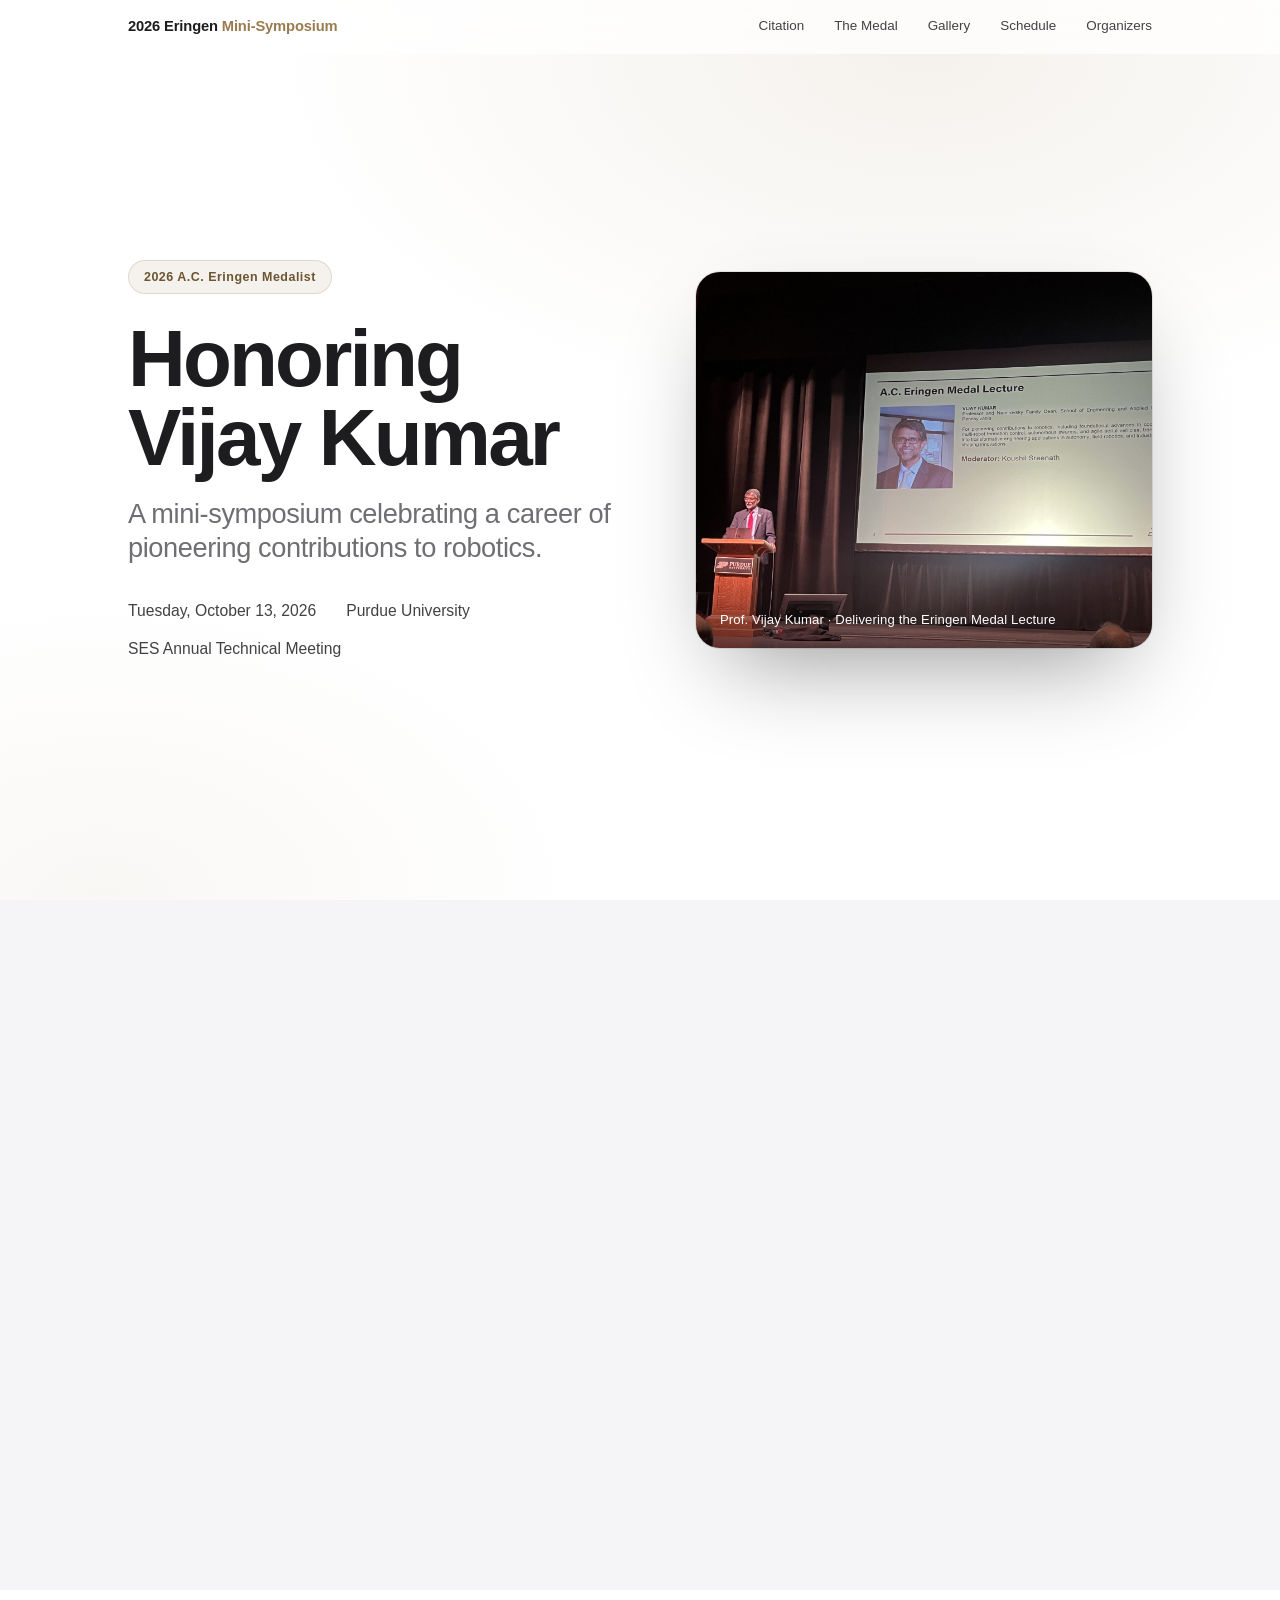
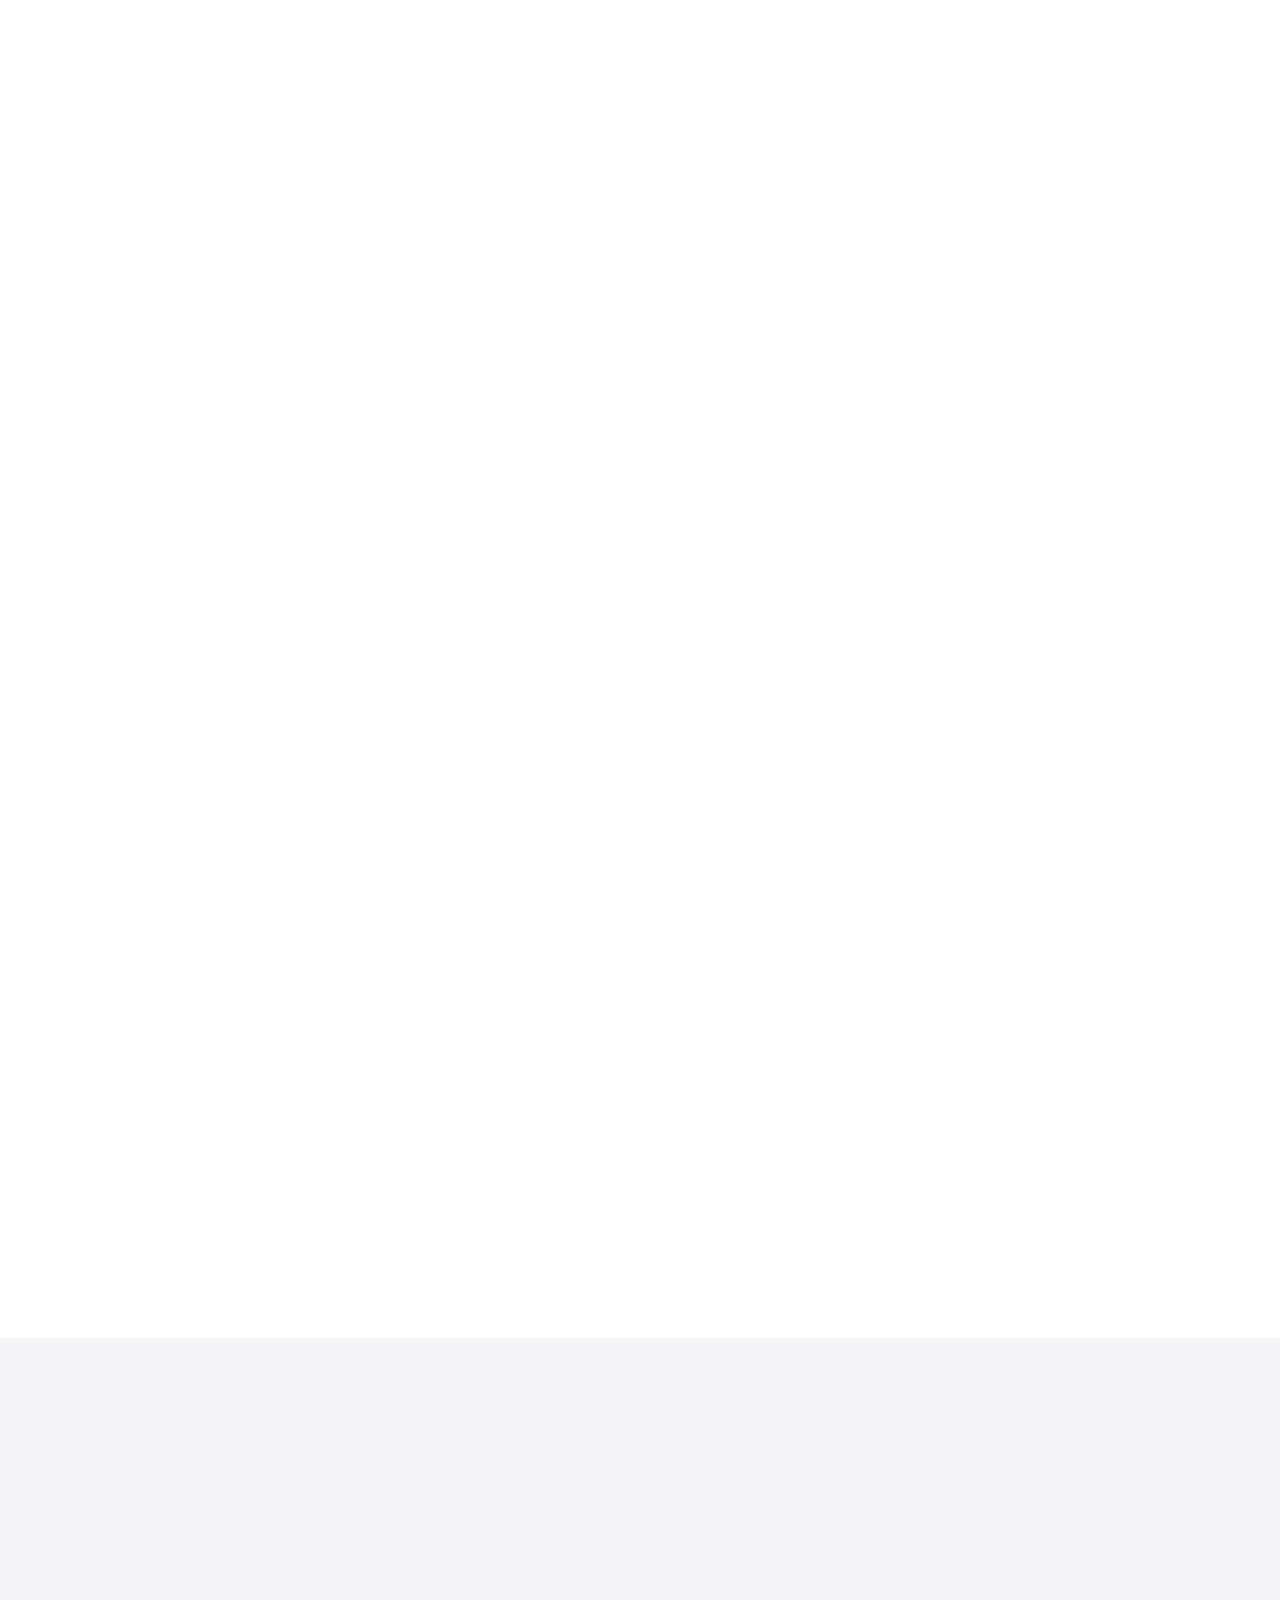
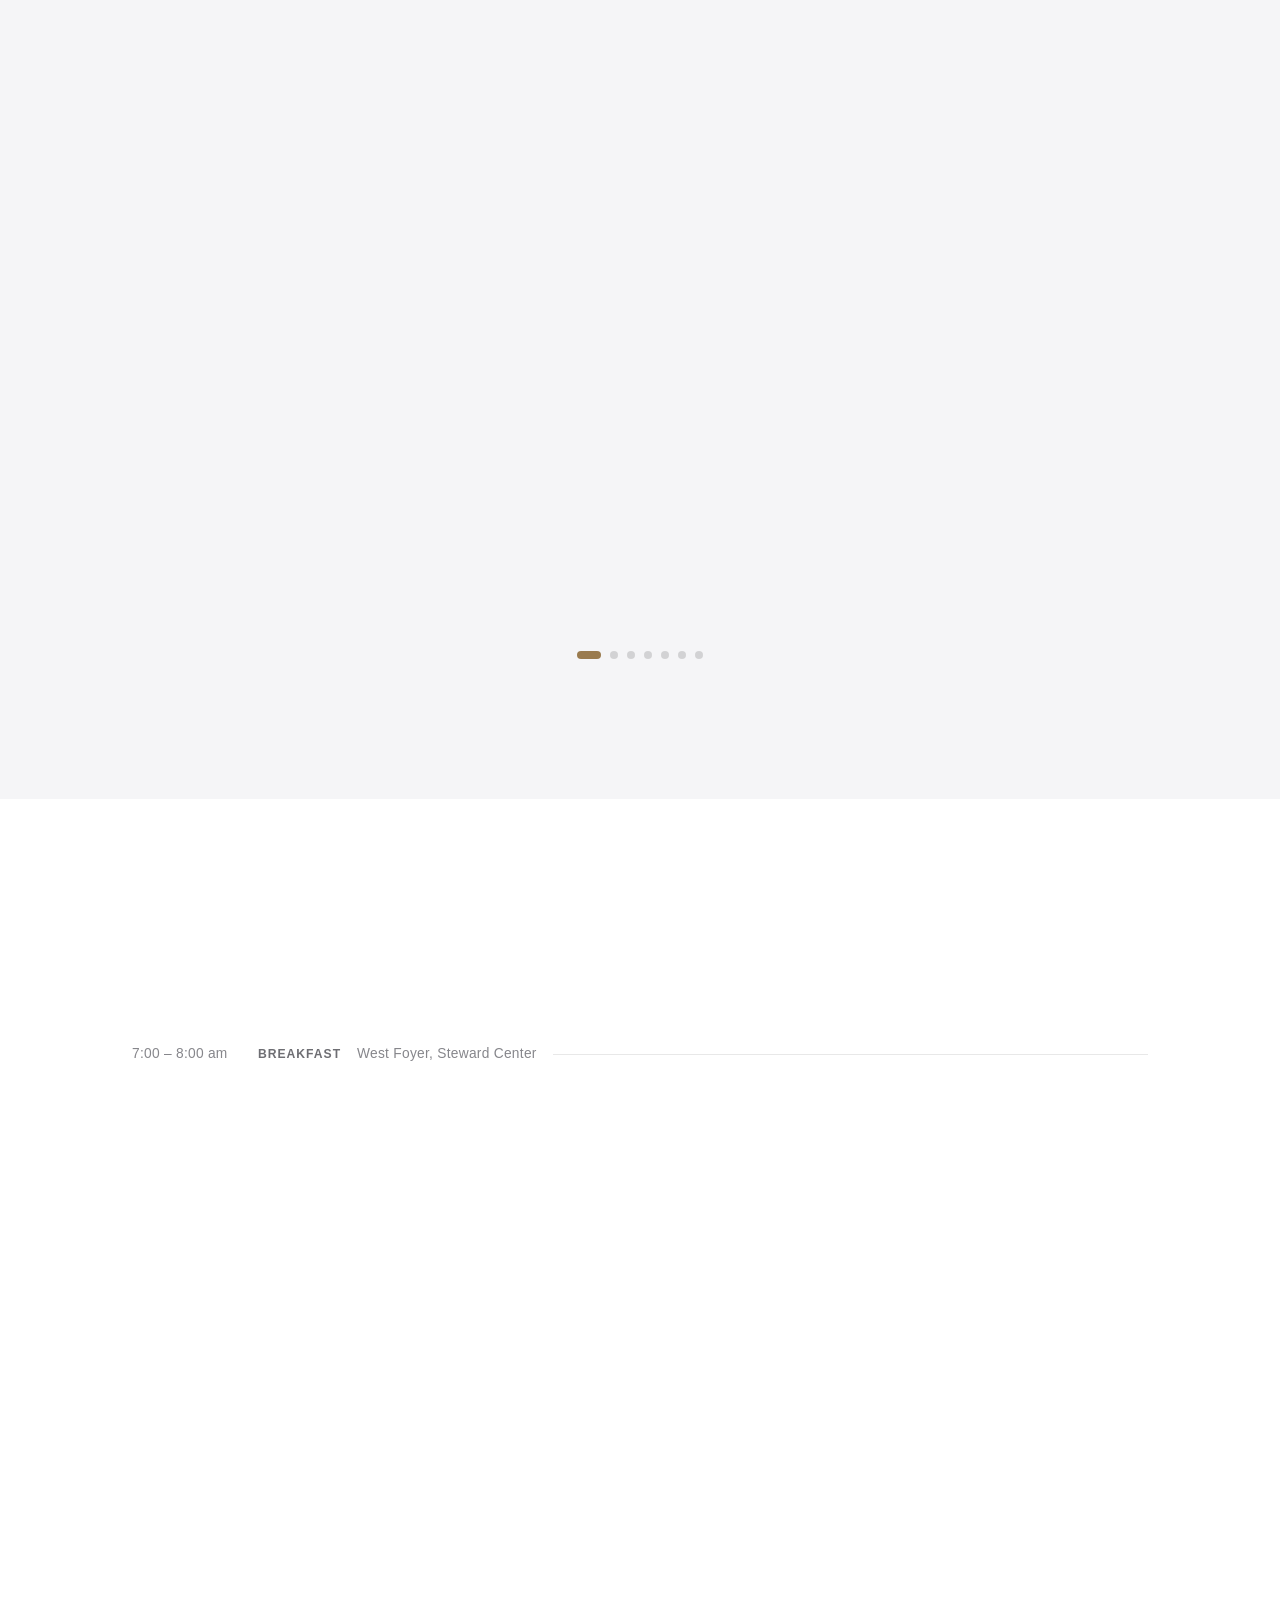
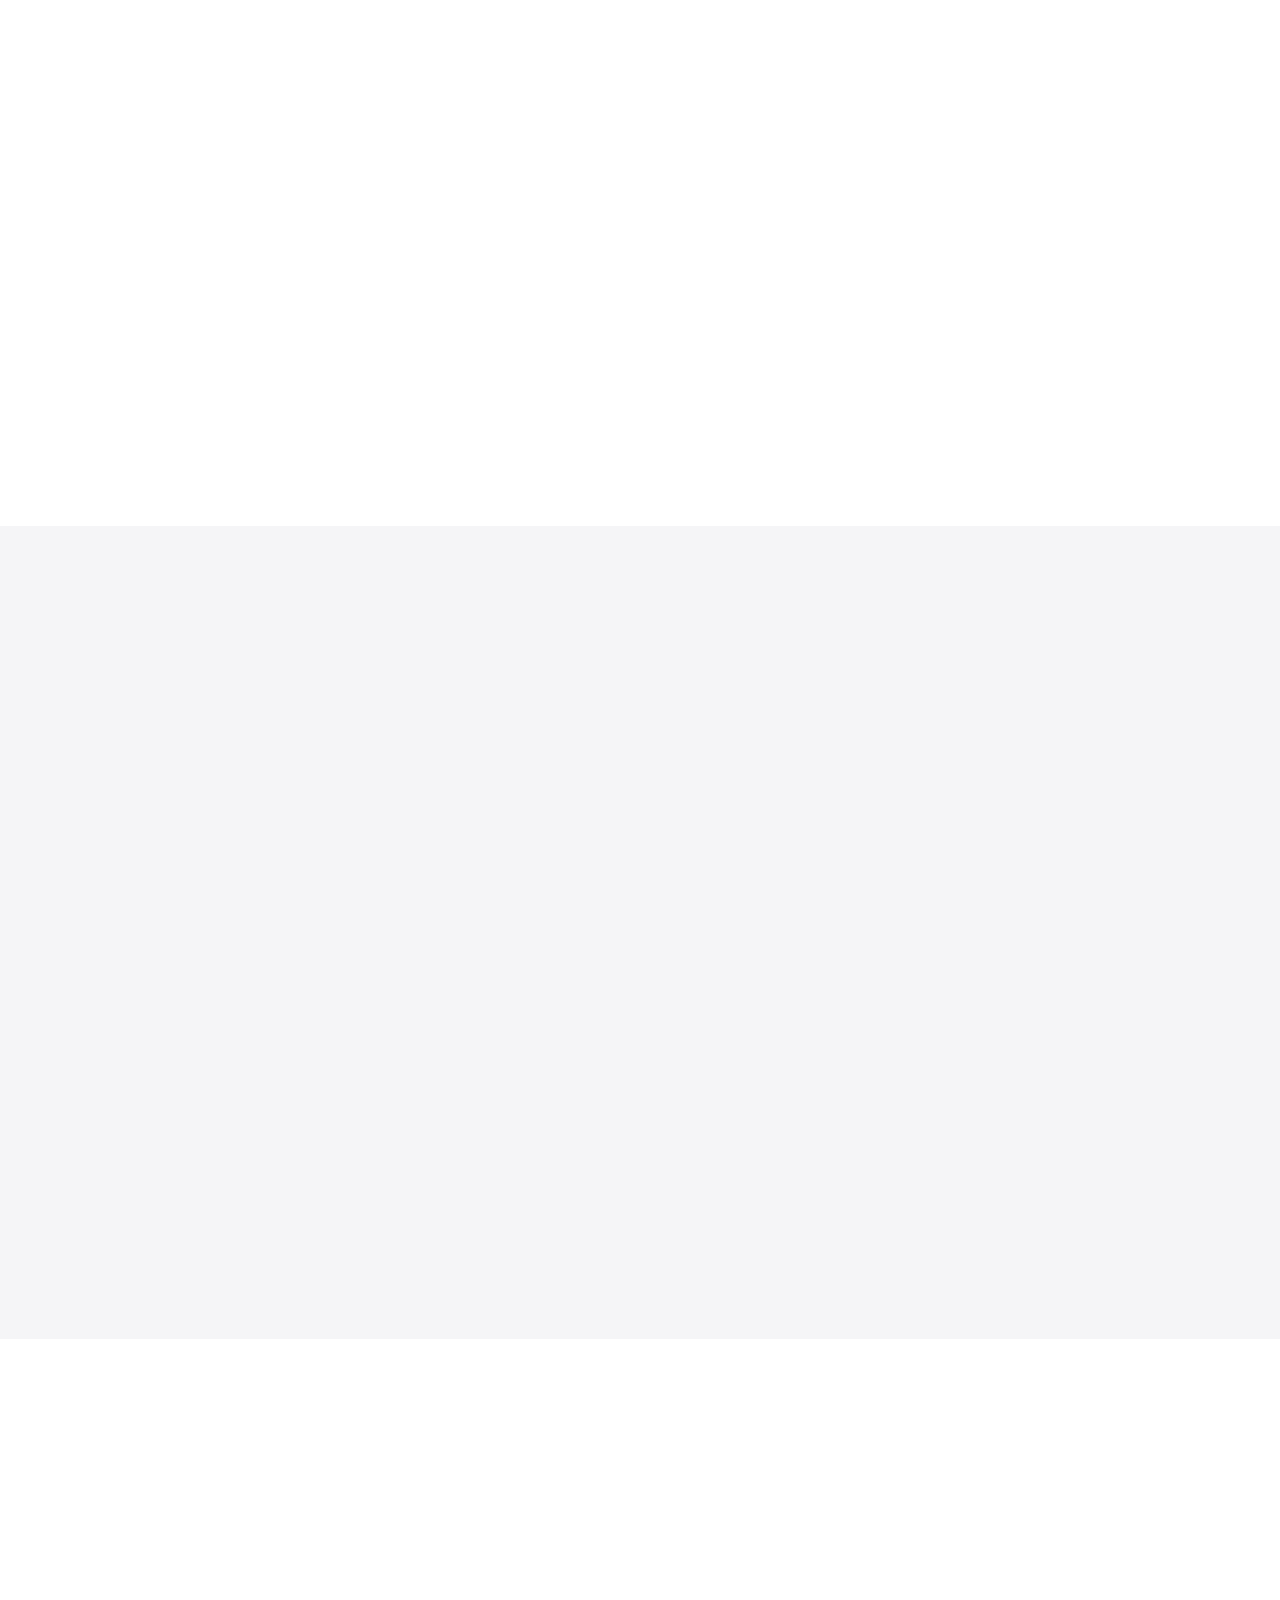
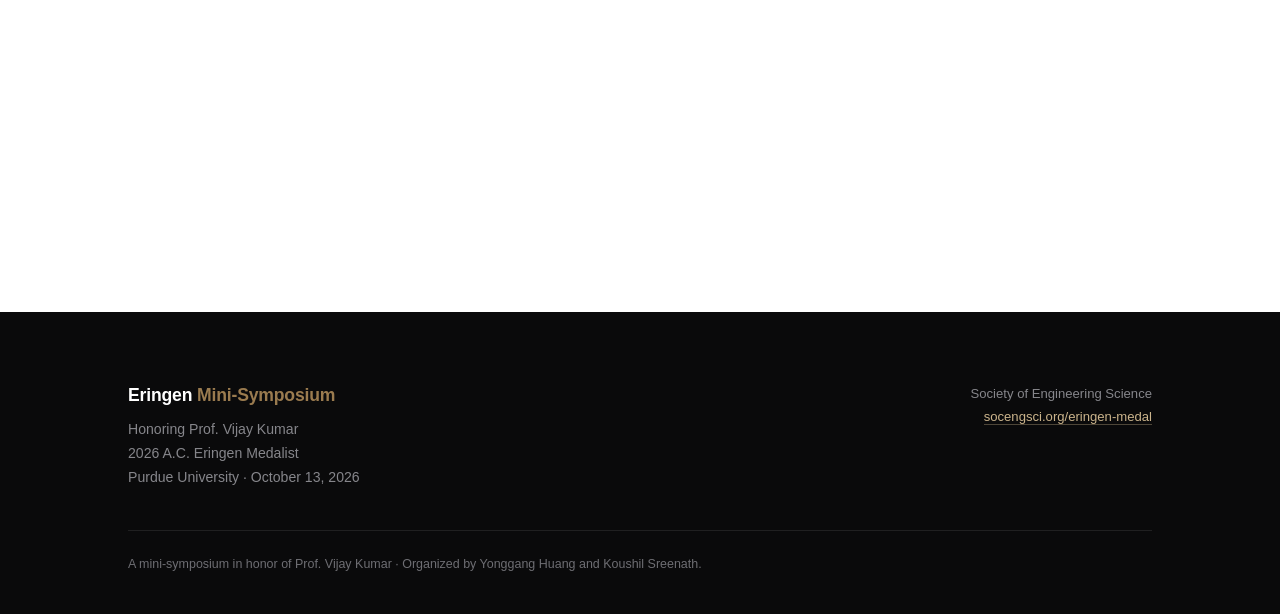
==== commit 3038e3ed: "Moved to 2026" ====
--- a/index.html
+++ b/index.html
@@ -1,468 +1,11 @@
 <!DOCTYPE html>
 <html lang="en">
 <head>
-<meta charset="UTF-8">
-<meta name="viewport" content="width=device-width, initial-scale=1.0">
-<title>2026 A.C. Eringen Medal Mini-Symposium &middot; Honoring Prof. Vijay Kumar</title>
-<meta name="description" content="A mini-symposium honoring Prof. Vijay Kumar, the 2026 A.C. Eringen Medalist. Purdue University, October 13, 2026.">
-<link rel="preconnect" href="#">
-<link rel="stylesheet" href="styles.css">
+    <meta charset="UTF-8">
+    <meta http-equiv="refresh" content="0;url=2026/">
+    <title>Redirecting...</title>
 </head>
 <body>
-
-<nav id="nav">
-  <div class="wrap">
-    <a class="nav-brand" href="#top">2026 Eringen <span>Mini-Symposium</span></a>
-    <div class="nav-links">
-      <a href="#citation">Citation</a>
-      <a href="#medal">The Medal</a>
-      <a href="#gallery">Gallery</a>
-      <a href="#schedule">Schedule</a>
-      <a href="#organizers">Organizers</a>
-    </div>
-  </div>
-</nav>
-
-<header class="hero" id="top">
-  <div class="wrap hero-grid">
-    <div class="hero-copy">
-      <div class="hero-badge">2026 A.C. Eringen Medalist</div>
-      <h1>Honoring<br>Vijay Kumar<span class="sub">A mini-symposium celebrating a career of pioneering contributions to robotics.</span></h1>
-      <div class="hero-meta">
-        <span class="mi">Tuesday, October 13, 2026</span>
-        <span class="mi">Purdue University</span>
-        <span class="mi">SES Annual Technical Meeting</span>
-      </div>
-    </div>
-    <figure class="hero-portrait zoomable" data-full="assets/img/vijay-lecture-full.jpg" data-cap="Prof. Vijay Kumar delivering the A.C. Eringen Medal Lecture &middot; Loeb Playhouse, Steward Center" role="button" tabindex="0" aria-label="Enlarge the Eringen Medal Lecture photo">
-      <img src="assets/img/vijay-lecture.jpg" alt="Prof. Vijay Kumar delivering the Eringen Medal Lecture">
-      <figcaption>Prof. Vijay Kumar &middot; Delivering the Eringen Medal Lecture</figcaption>
-    </figure>
-  </div>
-</header>
-
-<section id="citation" class="section-alt">
-  <div class="wrap citation reveal">
-    <div class="eyebrow">Citation</div>
-    <p class="quote">For pioneering contributions to robotics.</p>
-    <p class="long" style="margin-top:28px">Including Foundational advances in cooperative manipulation, multi-robot formation control, autonomous swarms, and agile aerial vehicles, translating rigorous theory into transformative engineering applications in autonomy, field robotics, and industry-shaping innovations.</p>
-    <div class="attrib">2026 A.C. Eringen Medal &middot; Society of Engineering Science</div>
-  </div>
-</section>
-
-<section id="medal">
-  <div class="wrap">
-    <div class="medal-head reveal">
-      <div class="eyebrow">The A.C. Eringen Medal</div>
-      <h2 class="title">A lifetime of achievement in engineering science.</h2>
-      <p class="lede">The A.C. Eringen Medal is awarded by the Society of Engineering Science in recognition of sustained outstanding achievement in engineering science. The recipient delivers the Eringen Medal Lecture at the Society&rsquo;s annual meeting and becomes a lifetime member upon receipt of the medal.</p>
-    </div>
-    <div class="medal-body reveal">
-      <div class="medal-coins">
-        <figure class="coin">
-          <button class="disc" data-full="assets/img/medal-front.jpg" data-cap="The A.C. Eringen Medal &middot; Obverse" aria-label="Enlarge the obverse of the medal">
-            <img src="assets/img/medal-front.jpg" alt="Eringen Medal, obverse">
-          </button>
-          <span>Obverse</span>
-        </figure>
-        <figure class="coin">
-          <button class="disc" data-full="assets/img/medal-back.jpg" data-cap="Society of Engineering Science &middot; In recognition of Sustained Outstanding Achievements in Engineering Science &middot; The A. C. Eringen Medal is bestowed upon Vijay Kumar, University of Pennsylvania &middot; 2026" aria-label="Enlarge the reverse of the medal">
-            <img src="assets/img/medal-back.jpg" alt="Eringen Medal, reverse">
-          </button>
-          <span>Reverse</span>
-        </figure>
-      </div>
-      <div class="medal-video">
-        <video src="assets/video/medal.mp4" controls muted playsinline preload="metadata" poster="assets/img/medal-poster.jpg"></video>
-        <span class="vcap">The A.C. Eringen Medal</span>
-      </div>
-    </div>
-    <p class="lede reveal" style="margin-top:40px">See the <a class="inline-link" href="https://socengsci.org/eringen-medal/" target="_blank" rel="noopener">past A.C. Eringen Medalists</a>.</p>
-  </div>
-</section>
-
-<section id="gallery" class="section-alt">
-  <div class="wrap">
-    <div class="gallery-head reveal">
-      <div>
-        <div class="eyebrow">The Day</div>
-        <h2 class="title">Moments from the symposium.</h2>
-      </div>
-    </div>
-    <div class="carousel reveal">
-      <div class="track-wrap">
-        <div class="track" id="track">
-		  <div class="slide"><img src="assets/img/dinner.jpg" alt="Dinner the Evening Before" loading="lazy"><div class="cap"><div class="ct">Dinner the Evening Before</div><div class="cs">Purdue Memorial Union</div></div></div>
-          <div class="slide"><img src="assets/img/vijay-lecture.jpg" alt="The Eringen Medal Lecture" loading="lazy"><div class="cap"><div class="ct">The Eringen Medal Lecture</div><div class="cs">Loeb Playhouse, Steward Center</div></div></div>
-		  <div class="slide"><img src="assets/img/attendees.jpg" alt="Mini-Symposium Attendees" loading="lazy"><div class="cap"><div class="ct">Mini-Symposium Attendees</div><div class="cs">Purdue University</div></div></div>
-		  <div class="slide"><img src="assets/img/drinks.jpg" alt="Gathering Before the Banquet" loading="lazy"><div class="cap"><div class="ct">Gathering Before the Banquet</div><div class="cs">Purdue Memorial Union</div></div></div>
-		  <div class="slide"><img src="assets/img/banquet-1.jpg" alt="Receiving the A.C. Eringen Medal" loading="lazy"><div class="cap"><div class="ct">Receiving the A.C. Eringen Medal</div><div class="cs">Awards Banquet</div></div></div>
-		  <div class="slide"><img src="assets/img/banquet-2.jpg" alt="Receiving the A.C. Eringen Medal" loading="lazy"><div class="cap"><div class="ct">Receiving the A.C. Eringen Medal</div><div class="cs">Awards Banquet</div></div></div>
-		  <div class="slide"><img src="assets/img/banquet-3.jpg" alt="A Lifetime of Contributions" loading="lazy"><div class="cap"><div class="ct">A Lifetime of Contributions</div><div class="cs">Awards Banquet</div></div></div>
-        </div>
-      </div>
-      <button class="car-btn prev" id="prev" aria-label="Previous"><svg viewBox="0 0 24 24"><path d="M15 6l-6 6 6 6"/></svg></button>
-      <button class="car-btn next" id="next" aria-label="Next"><svg viewBox="0 0 24 24"><path d="M9 6l6 6-6 6"/></svg></button>
-    </div>
-    <div class="dots" id="dots"><button aria-label="Go to slide 1"></button><button aria-label="Go to slide 2"></button><button aria-label="Go to slide 3"></button><button aria-label="Go to slide 4"></button><button aria-label="Go to slide 5"></button><button aria-label="Go to slide 6"></button><button aria-label="Go to slide 7"></button></div>
-  </div>
-</section>
-
-<section id="schedule">
-  <div class="wrap">
-    <div class="sched-head reveal">
-      <div>
-        <div class="eyebrow">The Programme</div>
-        <h2 class="title">A day of talks in Vijay&rsquo;s honor.</h2>
-      </div>
-      <p class="sched-note">Speakers are former PhD students and postdocs of Vijay.</p>
-    </div>
-    <div class="interlude"><span class="time">7:00 – 8:00 am</span><span class="lbl">Breakfast</span><span class="loc">West Foyer, Steward Center</span></div>
-<div class="session reveal">
-      <div class="session-bar">
-        <span class="sn">Plenary</span>
-        <h3>Eringen Medal Lecture<span style="font-weight:400;color:var(--faint);font-size:0.8em"> &middot; Loeb Playhouse, Steward Center</span></h3>
-
-      </div>
-<div class="interlude"><span class="time">7:45 – 8:00 am</span><span class="lbl">Welcome</span></div>
-<div class="talk plenary">
-          <div class="time">8:00 – 9:00 am</div>
-          <div class="avatar"><img src="assets/speakers/vijay-kumar.jpg" alt="Vijay Kumar" loading="lazy"></div>
-          <div class="info">
-            <div class="name">Vijay Kumar</div>
-            <div class="aff">University of Pennsylvania</div>
-            <div class="ttl">Eringen Medal Lecture</div>
-
-
-          </div>
-        </div>
-</div>
-<div class="session reveal">
-      <div class="session-bar">
-        <span class="sn">Session 1</span>
-        <h3>Theory &amp; Structure<span style="font-weight:400;color:var(--faint);font-size:0.8em"> &middot; 313 Steward Center</span></h3>
-        <span class="chair">Chair &middot; Koushil Sreenath</span>
-      </div>
-<div class="talk">
-          <div class="time">9:15 – 9:35 am</div>
-          <div class="avatar"><img src="assets/speakers/subhrajit-bhattacharya.jpg" alt="Subhrajit Bhattacharya" loading="lazy"></div>
-          <div class="info">
-            <div class="name">Subhrajit Bhattacharya</div>
-            <div class="aff">Lehigh University</div>
-            <div class="ttl">From Algebraic Graph Theory to Algebraic Topology: Optimization, Planning and Control of Networked and Robotic Systems</div>
-            <details class="abstract">
-              <summary>Abstract</summary>
-              <p class="atext">Graphs are ubiquitous in representation of robotic and networked systems. A natural higher-dimensional extension of graphs are simplicial complexes. Algebraic constructions on simplicial complexes allow one to reason about its higher-order topological features. In this talk I will present a collection of recent and past works that outline the use of algebraic topology in optimization, planning and control of networked and robotic systems. I will start with a recent research direction on topology control of robotic swarms. I will then describe the application of differential topology and homotopy theory to multi-path planning for robotic systems -- a work that I started as a graduate student under Prof. Vijay Kumar. Recent extensions of this line of research has enabled reasoning not only about the topology, but also about the geometry of the underlying configuration space in context of multi-path planning. I&#x27;ll also outline some recent work on optimal path planning in simplicial complexes, and describe application of these tools to planning for spatial systems involving cables.</p>
-            </details>
-            <div class="vk-comment">Subhrajit got me thinking about what we can accomplish with local topological information in partially known environments.<span class="by">Vijay’s note</span></div>
-          </div>
-        </div>
-<div class="talk">
-          <div class="time">9:35 – 9:55 am</div>
-          <div class="avatar"><img src="assets/speakers/calin-belta.jpg" alt="Calin Belta" loading="lazy"></div>
-          <div class="info">
-            <div class="name">Calin Belta</div>
-            <div class="aff">University of Maryland</div>
-            <div class="ttl">Formal Methods for Safe and Interpretable Control</div>
-            <details class="abstract">
-              <summary>Abstract</summary>
-              <p class="atext">Many current applications, such as dexterous robotic manipulation, involve high-dimensional and partially known dynamical systems, which require machine learning techniques for motion planning and control. Ensuring safety and incorporating specifications given in rich, natural language within a learning-based system are challenging problems that received a lot of attention recently. In this talk, I will show how techniques based on control barrier and Lyapunov functions can be combined with temporal logics and reinforcement learning to address these challenges. I will use examples from robotic manipulation and autonomous driving.</p>
-            </details>
-            <div class="vk-comment">Calin’s return to basics and what safety guarantees really mean when models are learned and continuously adapted was refreshing.<span class="by">Vijay’s note</span></div>
-          </div>
-        </div>
-<div class="talk">
-          <div class="time">9:55 – 10:15 am</div>
-          <div class="avatar"><img src="assets/speakers/jake-welde.jpg" alt="Jake Welde" loading="lazy"></div>
-          <div class="info">
-            <div class="name">Jake Welde</div>
-            <div class="aff">Cornell University</div>
-            <div class="ttl">Relaxed Notions of Symmetry for Efficient Learning and Control in Robotics</div>
-            <details class="abstract">
-              <summary>Abstract</summary>
-              <p class="atext">Symmetry has long played a role in enabling high-dimensional robotic systems to operate autonomously in complex environments and under previously unseen conditions, despite stringent computational constraints. Nonetheless, the classical notion of symmetry is too rigid to be applied to many real-world robotic systems, where symmetry may be “broken” by external forces or confined to only a portion of the overall system. In this talk, we describe recent progress in formulating relaxed notions of symmetry that accommodate a broader class of systems while retaining algorithmically useful structure. These more flexible properties enable the reduction of high-dimensional symmetry groups in the dynamics of complex robotic systems, underpinning efficient learning algorithms suitable for control tasks such as trajectory tracking. In ongoing work, we study how these flexible notions of symmetry are preserved (or destroyed) under various types of composition between subsystems. Together, these methods will enable next-generation autonomous systems of diverse morphologies and limited computational resources to move capably through their surroundings.</p>
-            </details>
-            <div class="vk-comment">Jake’s hierarchy of symmetries raised interesting questions about how much structure we need to preserve to make learning efficient.<span class="by">Vijay’s note</span></div>
-          </div>
-        </div>
-<div class="talk">
-          <div class="time">10:15 – 10:35 am</div>
-          <div class="avatar"><img src="assets/speakers/m-ani-hsieh.jpg" alt="M. Ani Hsieh" loading="lazy"></div>
-          <div class="info">
-            <div class="name">M. Ani Hsieh</div>
-            <div class="aff">University of Pennsylvania</div>
-            <div class="ttl">From Swarms to Flows: Preserving Structure to Enable Autonomy</div>
-            <details class="abstract">
-              <summary>Abstract</summary>
-              <p class="atext">Multi-robot systems enable us to interact more richly and extensively with the world we live in. Robot teams can cover large regions of physical space, perceive their environments, and synthesize measurements of varying spatiotemporal fidelity to build a consistent picture of the many complex dynamic processes surrounding them. However, achieving reliable autonomy in natural, unstructured environments remains fundamentally difficult because robot dynamics tend to be tightly coupled to those of the environment, models are often incomplete, and data is costly to obtain. Advances in data-driven methods have opened new pathways to address these challenges, but purely learned models can lack the interpretability, generalizability, and physical fidelity that robust autonomy demands. In this talk, I argue that structure-preserving approaches to learning, methods that embed known physics and respect underlying mathematical structure, are essential for bridging this gap. I will present recent results on knowledge-based neural ordinary differential equations, Koopman operator methods for active flow field learning, and structure-preserving machine learning for source localization. I will show how preserving physical structure leads to models that are more data-efficient, more generalizable, and better suited to real-time planning and control for scalable autonomy in multi-robot environmental monitoring applications.</p>
-            </details>
-            <div class="vk-comment">Ani’s work reminded me how much we gain by embedding structure in learned models, whether in aerodynamic interactions or continuum mechanics.<span class="by">Vijay’s note</span></div>
-          </div>
-        </div>
-<div class="talk">
-          <div class="time">10:35 – 10:55 am</div>
-          <div class="avatar"><img src="assets/speakers/koushil-sreenath.jpg" alt="Koushil Sreenath" loading="lazy"></div>
-          <div class="info">
-            <div class="name">Koushil Sreenath</div>
-            <div class="aff">University of California, Berkeley</div>
-            <div class="ttl">Learning Continuous Representations of Hybrid Dynamical Systems</div>
-            <details class="abstract">
-              <summary>Abstract</summary>
-              <p class="atext">Hybrid systems with both continuous and discrete time dynamics pose significant challenges for learning. Traditional approaches often rely on mode-based learning, which struggles with mode switching and discontinuities in the system&#x27;s flow. In this talk, I will introduce a novel method that learns a continuous neural representation of hybrid systems without the need for trajectory segmentation, event functions, or mode switching. The core idea is to treat the reset map as a glue that connects the state space at the guard surface, transforming it into a piecewise smooth quotient manifold. Leveraging differential topology, our method simultaneously learns a singularity-free neural embedding and the continuous flow within it.</p>
-            </details>
-            <div class="vk-comment">Koushil’s hybrifolds made me wonder how far we can go in learning hybrid dynamics without explicitly identifying modes and transitions.<span class="by">Vijay’s note</span></div>
-          </div>
-        </div>
-<div class="interlude"><span class="time">10:55 – 11:20 am</span><span class="lbl">Break</span></div>
-</div>
-<div class="session reveal">
-      <div class="session-bar">
-        <span class="sn">Session 2</span>
-        <h3>Embodied AI<span style="font-weight:400;color:var(--faint);font-size:0.8em"> &middot; 313 Steward Center</span></h3>
-        <span class="chair">Chair &middot; Mac Schwager</span>
-      </div>
-<div class="talk">
-          <div class="time">11:20 – 11:40 am</div>
-          <div class="avatar"><img src="assets/speakers/matthew-turpin.jpg" alt="Matthew Turpin" loading="lazy"></div>
-          <div class="info">
-            <div class="name">Matthew Turpin</div>
-            <div class="aff">Generalist</div>
-            <div class="ttl">Scaling Physical Commonsense: The Path to Generalist Robotics</div>
-            <details class="abstract">
-              <summary>Abstract</summary>
-              <p class="atext">Traditional robotics often utilizes a Sense-Plan-Act paradigm, where precision is achieved through hand-coded controllers and structured environments. However, these systems often lack &quot;Physical Commonsense&quot;, or an intuitive understanding of complex interaction forces, object deformation, and recovery that is required to thrive in an unstructured world. This talk will discuss how the team at Generalist AI has developed foundation models that learn directly from large-scale physical interaction data. By grounding AI in physical experience, we are heading toward generally intelligent machines capable of mastering the complex, messy realities of the physical world. Our system utilizes Harmonic Reasoning: a novel approach that enables large-scale models to simultaneously process asynchronous sensing and acting tokens in real-time, bypassing the need for slow System 1/System 2 hierarchies. We have observed scaling laws that follow the trends of LLMs as well as a phase transition at the 7B parameter threshold. Our GEN-1 system has demonstrated the ability to achieve task mastery measured by reliability, speed, and improvisational intelligence, using as little as one hour of robot-specific data.</p>
-            </details>
-            <div class="vk-comment">Matt’s presentation provided so many insights into foundation models which are black boxes to most of us, but also raised questions about what robots really learn from experience at scale.<span class="by">Vijay’s note</span></div>
-          </div>
-        </div>
-<div class="talk">
-          <div class="time">11:40 – 12:00 pm</div>
-          <div class="avatar"><img src="assets/speakers/mac-schwager.jpg" alt="Mac Schwager" loading="lazy"></div>
-          <div class="info">
-            <div class="name">Mac Schwager</div>
-            <div class="aff">Stanford University</div>
-            <div class="ttl">How General Are Generalist Robot Policies? Inductive Biases, Diagnostics, and Memorization in VLAs</div>
-            <details class="abstract">
-              <summary>Abstract</summary>
-              <p class="atext">Vision-Language-Action (VLA) policies have recently emerged as a promising paradigm for generalist robot autonomy. However, with the current state of practice, VLAs sometimes suffer from strong overfitting after fine-tuning, while in other cases they seem to retain strong generalization capabilities. I will present work that aims to explain this overfitting behavior as arising from an inductive bias in these models toward memorizing a lookup table representation of actions. I will present methods for mitigating this overfitting behavior. I will also discuss our adaptation of Sparse Auto Encoders as a diagnostic tool to inspect the latent representations of VLA models, and to assess whether a trained model has learned generalized skills or rote memorized action sequences. I will close with my perspectives on the challenges and opportunities facing generalist robot policies.</p>
-            </details>
-            <div class="vk-comment">Mac made me think about whether collaboration can be learned from individual experience or fundamentally requires joint experience. And yes, collaboration is not just about robots but also about people!<span class="by">Vijay’s note</span></div>
-          </div>
-        </div>
-<div class="talk">
-          <div class="time">12:00 – 12:20 pm</div>
-          <div class="avatar"><img src="assets/speakers/varun-murali.jpg" alt="Varun Murali" loading="lazy"></div>
-          <div class="info">
-            <div class="name">Varun Murali</div>
-            <div class="aff">Texas A&amp;M University</div>
-            <div class="ttl">Active Information Gathering in the Era of Foundation Models</div>
-            <details class="abstract">
-              <summary>Abstract</summary>
-              <p class="atext">Foundation models are changing how robots interpret language, scenes, and tasks, but robust autonomy in unstructured environments still depends on deciding what information to gather and how to use it. In this talk, I will frame active information gathering as a bridge between foundation-model reasoning and reliable embodied decision-making. I will discuss recent work on language-guided heterogeneous robot teaming, and hierarchical language-embedded mapping to support semantic planning and collision-free navigation in unknown environments. Building on these, I will outline recent research that explores moving beyond using foundation models directly as semantic priors and instead learn operational constraints from experience, such as traversability, visibility, affordances, risk, and task feasibility. This perspective uses active perception as the process of acquiring task-relevant information, updating experience-grounded constraints, and applying them to act robustly in dynamic, uncertain, and open-world scenarios.</p>
-            </details>
-            <div class="vk-comment">Varun challenged us to think about what information robots should actively acquire and remember.<span class="by">Vijay’s note</span></div>
-          </div>
-        </div>
-<div class="talk">
-          <div class="time">12:20 – 12:40 pm</div>
-          <div class="avatar"><img src="assets/speakers/monroe-kennedy.jpg" alt="Monroe Kennedy" loading="lazy"></div>
-          <div class="info">
-            <div class="name">Monroe Kennedy</div>
-            <div class="aff">Stanford University</div>
-            <div class="ttl">Toward Useful Humanoids: Dexterous Manipulation and Imitation Learning for Real-World Tasks</div>
-            <details class="abstract">
-              <summary>Abstract</summary>
-              <p class="atext">Humanoid robots have recently gained significant attention, with compelling demonstrations of dynamic locomotion and athletic behaviors such as walking, running, and gymnastics. However, for these systems to achieve widespread adoption and real-world impact, they must address critical labor shortages in domains such as caregiving, agriculture, and manufacturing. A central challenge lies in endowing robots with both the dexterity and the contextual knowledge required to perform tasks that are intuitive for humans yet remain highly complex for robotic systems. These tasks often involve contact-rich manipulation, partial observability, and nuanced decision-making. In this talk, we will examine key catalyst challenges spanning tactile sensing for robust interaction, imitation learning for skill acquisition, embodiment and morphology for task alignment, and the development of steerable vision-language-action (VLA) models for generalizable control. We will also discuss emerging design principles and trade-offs that will shape the next generation of robotic hands and manipulation systems.</p>
-            </details>
-            <div class="vk-comment">Monroe’s work raised fascinating questions about what we can actually infer about contact mechanics from tactile images.<span class="by">Vijay’s note</span></div>
-          </div>
-        </div>
-<div class="talk">
-          <div class="time">12:40 – 1:00 pm</div>
-          <div class="avatar"><img src="assets/speakers/nikolay-atanasov.jpg" alt="Nikolay Atanasov" loading="lazy"></div>
-          <div class="info">
-            <div class="name">Nikolay Atanasov</div>
-            <div class="aff">University of California, San Diego</div>
-            <div class="ttl">From Signed Distance Fields to Vision-Language Maps for Robot Task and Motion Planning</div>
-            <details class="abstract">
-              <summary>Abstract</summary>
-              <p class="atext">This talk presents recent advances in robot mapping and planning that integrate geometric and semantic scene representations with autonomous robot decision-making. The talk discusses signed distance function (SDF) mapping from point cloud data as well as implicit maps that encode features aligned with modern vision-language models. These representations enable robots to reason about geometry, semantics, and task objectives in task and motion planning, exploiting geometric structure to accelerate trajectory generation and vision-language grounding to achieve long-horizon task execution.</p>
-            </details>
-            <div class="vk-comment">Nikolay’s work on combining signed distance fields and maps with vision-language-action models, how we can bring explicit geometric representations into foundation models to improve spatial reasoning and robotic action.<span class="by">Vijay’s note</span></div>
-          </div>
-        </div>
-<div class="interlude"><span class="time">1:00 – 2:00 pm</span><span class="lbl">Lunch</span><span class="loc">Purdue Memorial Union, Ground Floor</span></div>
-</div>
-<div class="session reveal">
-      <div class="session-bar">
-        <span class="sn">Session 3</span>
-        <h3>Interaction<span style="font-weight:400;color:var(--faint);font-size:0.8em"> &middot; 313 Steward Center</span></h3>
-        <span class="chair">Chair &middot; Nora Ayanian</span>
-      </div>
-<div class="talk">
-          <div class="time">2:00 – 2:20 pm</div>
-          <div class="avatar"><img src="assets/speakers/milos-zefran.jpg" alt="Miloš Žefran" loading="lazy"></div>
-          <div class="info">
-            <div class="name">Miloš Žefran</div>
-            <div class="aff">University of Illinois, Chicago</div>
-            <div class="ttl">Proactive Robot Control in Collaborative Manipulation Tasks</div>
-            <details class="abstract">
-              <summary>Abstract</summary>
-              <p class="atext">For robots to be functional in a human environment, it is essential that their behavior feels comfortable to humans. That is, robots must perceive clues from various modalities, generate legible actions, and either take initiative or follow humans as appropriate. This talk explores the design of robot control policies for a human-robot collaborative manipulation task. In particular, we focus on the case where two participants need to negotiate where to move the object they hold when the goal destination is not uniquely specified, and who should lead the motion. Our work is motivated by the ability of humans to communicate the desired destination of motion through back-and-forth force exchanges. Inherent to these exchanges is also the ability to dynamically assign a role to each participant, either taking the initiative or deferring to the partner&#x27;s lead. We propose a hierarchical robot control framework that enables a robot to communicate a motion destination to a human collaborator and to respond to their actions. The control architecture is loosely based on the strategy observed in human-human interactions. The framework is validated by a human study.</p>
-            </details>
-            <div class="vk-comment">Miloš reminded us that interaction forces can communicate intent as well as change motion.<span class="by">Vijay’s note</span></div>
-          </div>
-        </div>
-<div class="talk">
-          <div class="time">2:20 – 2:40 pm</div>
-          <div class="avatar"><img src="assets/speakers/nora-ayanian.jpg" alt="Nora Ayanian" loading="lazy"></div>
-          <div class="info">
-            <div class="name">Nora Ayanian</div>
-            <div class="aff">Brown University</div>
-            <div class="ttl">Resilient Multi-Robot Autonomy: Bridging Physical Interaction and Safe Coordination</div>
-            <details class="abstract">
-              <summary>Abstract</summary>
-              <p class="atext">While high-level coordination algorithms for robot swarms often assume idealized conditions, the transition to real-world deployment requires addressing the complex, often non-linear physical interactions that occur, for example, due to wind, payloads, or in close-proximity flight. This talk presents a multi-layered approach to building resilient autonomous systems by integrating quantitative physical modeling with robust, safe control strategies. I will first present our recent quantitative modeling of static and dynamic downwash interactions in high-density quadrotor teams, characterizing how these aerodynamic forces act as significant, state-dependent disturbances. To address these disturbances on resource-constrained hardware, we demonstrate the efficacy of on-board sliding mode control for nano-quadrotors (Crazyflies), providing high-frequency, robust disturbance rejection. Finally, we bridge the gap to certifiable safety using Neural Control Barrier Functions (NCBFs) and online learning-enhanced high-order adaptive safety control. These methods allow multi-robot teams to maintain rigorous safety certificates even under aerodynamic uncertainty, paving the way for more robust and reliable autonomous systems in society.</p>
-            </details>
-            <div class="vk-comment">Nora’s work highlighted the challenge of maintaining safety while learning to reject disturbances in real time.<span class="by">Vijay’s note</span></div>
-          </div>
-        </div>
-<div class="talk">
-          <div class="time">2:40 – 3:00 pm</div>
-          <div class="avatar"><img src="assets/speakers/david-saldana.jpg" alt="David Saldaña" loading="lazy"></div>
-          <div class="info">
-            <div class="name">David Saldaña</div>
-            <div class="aff">Lehigh University</div>
-            <div class="ttl">Flight, Force, and Form: Rethinking Robotics through Physical Interaction</div>
-            <details class="abstract">
-              <summary>Abstract</summary>
-              <p class="atext">Traditional multi-robot systems are designed to avoid physical contact and collisions. In our research, we are guided by a different perspective: exploiting physical interaction between robots and the environment as a mechanism to enhance robotic capabilities. In this talk, we will discuss our research trajectory spanning dynamical systems, adaptive control, and model-based reinforcement learning, with applications in aerial robotics and aggressive autonomous driving. A central challenge in these domains is achieving stable behavior while learning quickly from limited data. The talk will highlight recent advances in cooperative transportation, aerial object manipulation, shape adaptation using multiple robots, and navigation in extreme and uncertain environments.</p>
-            </details>
-            <div class="vk-comment">David’s work with cooperating aerial vehicles, from blimps to quadrotors, was fascinating, particularly the clever idea of using cables to wrap around objects and lift them.<span class="by">Vijay’s note</span></div>
-          </div>
-        </div>
-<div class="talk">
-          <div class="time">3:00 – 3:20 pm</div>
-          <div class="avatar"><img src="assets/speakers/david-cappelleri.jpg" alt="David Cappelleri" loading="lazy"></div>
-          <div class="info">
-            <div class="name">David Cappelleri</div>
-            <div class="aff">Purdue University</div>
-            <div class="ttl">P-AgBot: An Autonomous Mobile Robot for In-Row and Under-Canopy Monitoring and Physical Sampling</div>
-            <details class="abstract">
-              <summary>Abstract</summary>
-              <p class="atext">This talk will highlight the design of the Purdue Agricultural Robot or P-AgBot. The P-AgBot is an autonomous mobile robot design for in-row and under-canopy monitoring and physical sampling. The design of the P-AgBot&#x27;s novel sensor suite and physical sampling modules will be presented along with its autonomous navigation stacks (P-AgNAV), ag-specific simultaneous localization and mapping routines (P-AgSLAM and CROP-LO), physical sampling module (P-AgSAMPLE), and the Deployment &amp; Reading of In-ground Low-cost soil moisture Logging sensors (DRILL) platform. Finally, the design of a novel autonomous trailer to enable P-AgBot fleet operations will be presented.</p>
-            </details>
-            <div class="vk-comment">Dave showed how autonomous robots can move beyond collecting data to deciding what and where to measure.<span class="by">Vijay’s note</span></div>
-          </div>
-        </div>
-<div class="talk">
-          <div class="time">3:20 – 3:40 pm</div>
-          <div class="avatar"><img src="assets/speakers/philip-dames.jpg" alt="Philip Dames" loading="lazy"></div>
-          <div class="info">
-            <div class="name">Philip Dames</div>
-            <div class="aff">Temple University</div>
-            <div class="ttl">What Does a Robot Need to Know? Context-Aware Robotic Intelligence</div>
-            <details class="abstract">
-              <summary>Abstract</summary>
-              <p class="atext">Autonomous robots face a deceptively simple question: what do they actually need to know about their situation in order to act well? This talk argues that answering it, in principled and domain-specific ways, is one of the central challenges in embodied intelligence. Two case studies on robot navigation will demonstrate complementary interpretations of the question and how asking it can lead to insights across multiple problem scales. The first case study is on an individual robot navigating in human-populated spaces, where it must perceive, model, and predict the behavior of people around it to move with social competence. However, the challenge is not just perception, it is knowing what kind of model of the world is sufficient for competent action. We address this by developing probabilistic models of human intent that allow robots to anticipate crowd behavior, enabling navigation that is socially aware. The second case study is on deploying a multirobot system, where one wants to know how to select a team for a given environment or design the environment for a given team. We apply dimensionless variable analysis to compress high-dimensional team and task parameters into compact, interpretable predictors of performance. This approach generalizes across diverse problem classes.</p>
-            </details>
-            <div class="vk-comment">Phil made me think about the difference between predicting occupancy and guaranteeing safe navigation, and those pesky food delivery robots on the Philly sidewalks.<span class="by">Vijay’s note</span></div>
-          </div>
-        </div>
-<div class="talk">
-          <div class="time">3:40 – 4:00 pm</div>
-          <div class="avatar"><img src="assets/speakers/thomas-sugar.jpg" alt="Thomas Sugar" loading="lazy"></div>
-          <div class="info">
-            <div class="name">Thomas Sugar</div>
-            <div class="aff">Arizona State University</div>
-            <div class="ttl">Wearable Robotics: How Robotics Can Impact Health</div>
-            <details class="abstract">
-              <summary>Abstract</summary>
-              <p class="atext">Wearable robotics has the potential to transform health, rehabilitation, and occupational safety by directly supporting human movement and improving worker safety. At the Human Machine Integration Laboratory at Arizona State University, our research focuses on the design and development of robotic systems that integrate with the human body to improve mobility, enhance performance, and reduce injury risk. Early work in the laboratory focused on robotic prosthetics and orthotic devices, particularly at the ankle, to improve gait and restore more natural movement for individuals with mobility impairments. More recent work has expanded into wearable exoskeletons for industrial and occupational applications. These devices are designed to reduce the physical demands placed on workers, improve safety, and help prevent musculoskeletal injuries during repetitive or strenuous tasks. In parallel, the laboratory is developing new systems to support upright human mobility, with the goal of helping people move more efficiently, safely, and independently.</p>
-            </details>
-            <div class="vk-comment">Tom reminded us how much can be accomplished through thoughtful mechanical design, particularly when working with the remarkable capabilities of the human body.<span class="by">Vijay’s note</span></div>
-          </div>
-        </div>
-<div class="interlude"><span class="time">4:00 – 4:30 pm</span><span class="lbl">Break</span></div>
-</div>
-<div class="session reveal">
-      <div class="session-bar">
-        <span class="sn">Session 4</span>
-        <h3>Systems &amp; Applications<span style="font-weight:400;color:var(--faint);font-size:0.8em"> &middot; 313 Steward Center</span></h3>
-        <span class="chair">Chair &middot; Yonggang Huang</span>
-      </div>
-<div class="talk">
-          <div class="time">4:30 – 4:50 pm</div>
-          <div class="avatar"><img src="assets/speakers/yonggang-huang.jpg" alt="Yonggang Huang" loading="lazy"></div>
-          <div class="info">
-            <div class="name">Yonggang Huang</div>
-            <div class="aff">Northwestern University</div>
-            <div class="ttl">Shape-Programmable 3D Mesostructures and Functional Devices</div>
-            <details class="abstract">
-              <summary>Abstract</summary>
-              <p class="atext">Dynamic shape-morphing soft material systems are widespread in living organisms and increasingly important in soft robotics, flexible electronics, and smart medicine. Although soft materials with responsive components can switch between prescribed shapes, they generally lack the continuous and reprogrammable morphing capabilities needed to replicate many natural processes. A key challenge is the ability to redefine target shapes after fabrication, particularly when complex physical behavior and environmental disturbances limit the effectiveness of deterministic models for inverse design and control. Here we present a mechanical metasurface formed by a matrix of filamentary metal traces, actuated by reprogrammable distributed Lorentz forces generated by electrical currents in a static magnetic field. This system enables rapid, complex dynamic shape changes, with response times below 0.1 s. By integrating in situ stereo-imaging feedback, digitally controlled actuation, and optimization-based control, the metasurface can follow a self-evolving inverse design strategy to achieve a broad range of three-dimensional target shapes with high precision. It can also maintain performance in the presence of intrinsic and extrinsic perturbations. These concepts establish a data-driven framework for dynamic soft matter with capabilities beyond conventional responsive materials.</p>
-            </details>
-
-          </div>
-        </div>
-<div class="interlude"><span class="time">7:00 – 9:00 pm</span><span class="lbl">Banquet</span><span class="loc">Purdue Memorial Union, Ballrooms</span></div>
-</div>
-  </div>
-</section>
-
-<section id="reflect" class="reflect section-alt">
-  <div class="wrap reveal">
-    <div class="eyebrow">A Note from Vijay</div>
-    <p class="big">&ldquo;How do we combine the power of AI with the <em>mathematical and physical structure</em> we know is essential for reliable behavior in the real world?&rdquo;</p>
-    <p class="body">One question I kept coming back to throughout the day. In different ways, so many of your talks addressed it, and the conversations at the bar reinforced the exciting times we live in. For those of you who believe that AI makes it difficult to exercise your brain, this <a class="inline-link" href="https://www.ft.com/stream/b52646e7-9295-4961-9362-cb96ba29c91e" target="_blank" rel="noopener">article by a chess grandmaster</a> is reassuring.</p>
-    <div class="attrib">Vijay Kumar</div>
-  </div>
-</section>
-
-<section id="organizers">
-  <div class="wrap">
-    <div class="reveal">
-      <div class="eyebrow">With Thanks</div>
-      <h2 class="title">Organized by</h2>
-    </div>
-    <div class="org-grid reveal">
-      <div class="org-card">
-        <div class="mono"><img src="assets/speakers/yonggang-huang.jpg" alt="Yonggang Huang" loading="lazy"></div>
-        <div><div class="or">Organizer</div><div class="on">Yonggang Huang</div><div class="oa">Northwestern University</div></div>
-      </div>
-      <div class="org-card">
-        <div class="mono"><img src="assets/speakers/koushil-sreenath.jpg" alt="Koushil Sreenath" loading="lazy"></div>
-        <div><div class="or">Organizer</div><div class="on">Koushil Sreenath</div><div class="oa">University of California, Berkeley</div></div>
-      </div>
-    </div>
-  </div>
-</section>
-
-<div class="lightbox" id="lightbox" aria-hidden="true" role="dialog" aria-modal="true" aria-label="Medal, enlarged">
-  <button class="lb-close" id="lb-close" aria-label="Close">&times;</button>
-  <figure class="lb-fig">
-    <img id="lb-img" src="" alt="">
-    <figcaption class="lb-cap" id="lb-cap"></figcaption>
-  </figure>
-</div>
-
-<footer>
-  <div class="wrap">
-    <div class="fgrid">
-      <div>
-        <div class="fbrand">Eringen <span>Mini-Symposium</span></div>
-        <div class="fmeta">Honoring Prof. Vijay Kumar<br>2026 A.C. Eringen Medalist<br>Purdue University &middot; October 13, 2026</div>
-      </div>
-      <div class="fright">
-        Society of Engineering Science<br>
-        <a class="inline-link" href="https://socengsci.org/eringen-medal/" target="_blank" rel="noopener">socengsci.org/eringen-medal</a>
-      </div>
-    </div>
-    <div class="frule"></div>
-    <div class="fbot">A mini-symposium in honor of Prof. Vijay Kumar &middot; Organized by Yonggang Huang and Koushil Sreenath.</div>
-  </div>
-</footer>
-
-<script src="script.js"></script>
+    <p>If you are not redirected automatically, follow this <a href="2026/">link</a>.</p>
 </body>
-</html>
+</html>
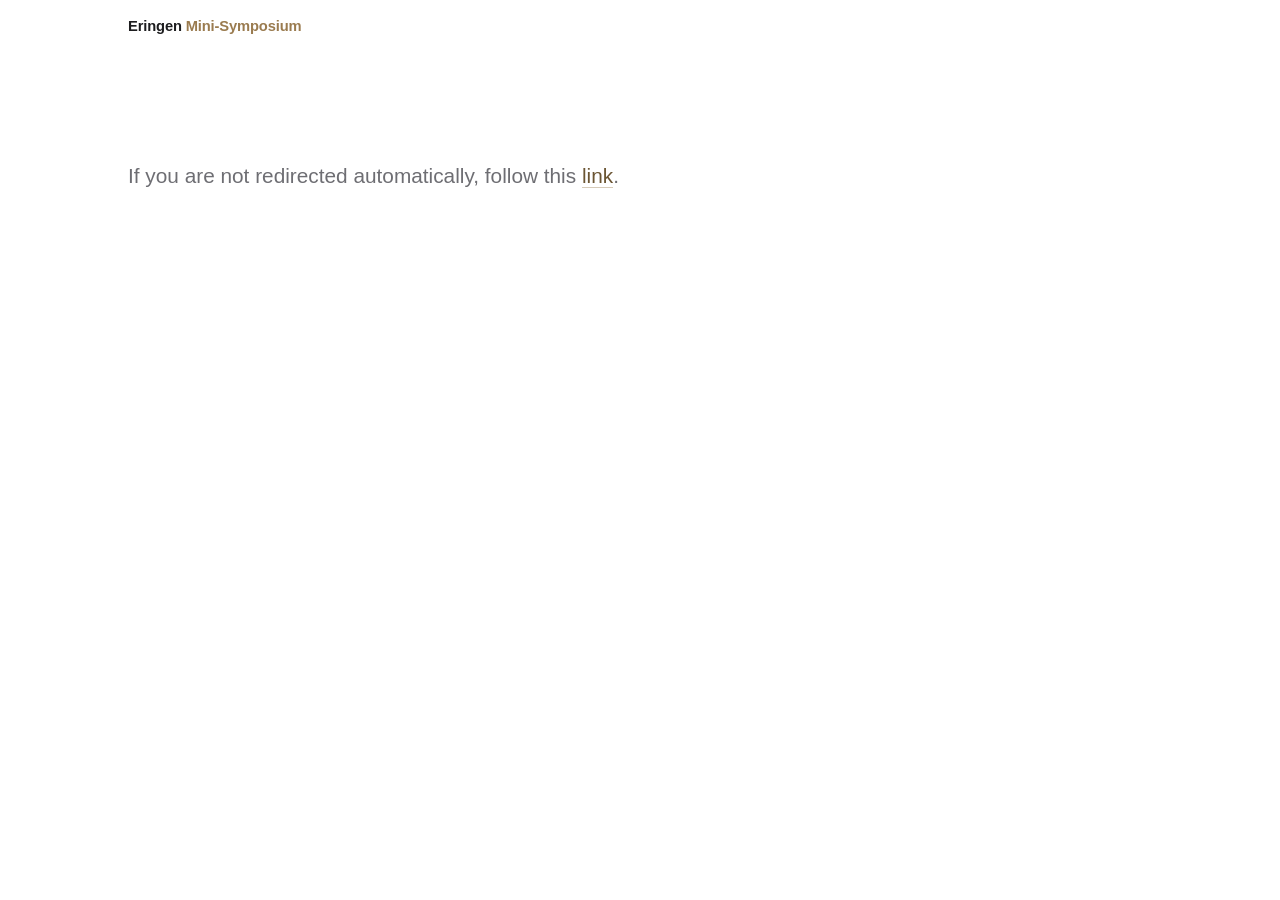
==== commit c10ce1c1: "update root index.html" ====
--- a/index.html
+++ b/index.html
@@ -1,11 +1,26 @@
 <!DOCTYPE html>
 <html lang="en">
 <head>
-    <meta charset="UTF-8">
-    <meta http-equiv="refresh" content="0;url=2026/">
-    <title>Redirecting...</title>
+<meta charset="UTF-8">
+<meta name="viewport" content="width=device-width, initial-scale=1.0">
+<!--<meta http-equiv="refresh" content="0;url=2026/">-->
+<title>A.C. Eringen Medal Mini-Symposium</title>
+<link rel="stylesheet" href="2026/styles.css">
 </head>
 <body>
-    <p>If you are not redirected automatically, follow this <a href="2026/">link</a>.</p>
+	<nav id="nav">
+	  <div class="wrap">
+		<a class="nav-brand" href="#top">Eringen <span>Mini-Symposium</span></a>
+	  </div>
+	</nav>
+	<div class="wrap">
+	<section id="medal">
+		<div class="medal-head reveal">
+		  <p class="lede">If you are not redirected automatically, follow this <a class="inline-link" href="2026/">link</a>.</p>
+		</div>
+		</div>
+	</section>
+
+<script src="2026/script.js"></script>
 </body>
-</html>+</html>
--- a/2026/styles.css
+++ b/2026/styles.css
@@ -0,0 +1,574 @@
+/* ===========================================================
+   Eringen Mini-Symposium — honoring Prof. Vijay Kumar
+   =========================================================== */
+
+:root {
+  --bg: #ffffff;
+  --bg-alt: #f5f5f7;
+  --bg-dark: #0a0a0b;
+  --ink: #1d1d1f;
+  --ink-soft: #424245;
+  --muted: #6e6e73;
+  --faint: #86868b;
+  --line: rgba(0, 0, 0, 0.09);
+  --line-strong: rgba(0, 0, 0, 0.14);
+  --accent: #9a7b4f;        /* muted bronze — the medal */
+  --accent-deep: #6b5533;
+  --accent-soft: rgba(154, 123, 79, 0.10);
+
+  --serif: "Iowan Old Style", "Palatino Linotype", Palatino, Georgia, "Times New Roman", serif;
+  --sans: -apple-system, BlinkMacSystemFont, "SF Pro Display", "Segoe UI", Roboto, Helvetica, Arial, sans-serif;
+
+  --maxw: 1120px;
+  --pad: clamp(22px, 5vw, 48px);
+  --radius: 18px;
+
+  --ease: cubic-bezier(0.22, 1, 0.36, 1);
+}
+
+* { margin: 0; padding: 0; box-sizing: border-box; }
+
+html {
+  scroll-behavior: smooth;
+  -webkit-text-size-adjust: 100%;
+  scroll-padding-top: 72px;
+}
+
+body {
+  font-family: var(--sans);
+  color: var(--ink);
+  background: var(--bg);
+  line-height: 1.5;
+  -webkit-font-smoothing: antialiased;
+  text-rendering: optimizeLegibility;
+  overflow-x: hidden;
+}
+
+::selection { background: var(--accent-soft); color: var(--accent-deep); }
+
+img, video { display: block; max-width: 100%; }
+a { color: inherit; text-decoration: none; }
+
+/* ---------- Layout helpers ---------- */
+.wrap { width: 100%; max-width: var(--maxw); margin: 0 auto; padding: 0 var(--pad); }
+
+section { padding: clamp(72px, 11vw, 140px) 0; }
+.section-alt { background: var(--bg-alt); }
+
+.eyebrow {
+  font-size: 0.74rem;
+  font-weight: 600;
+  letter-spacing: 0.18em;
+  text-transform: uppercase;
+  color: var(--accent);
+  margin-bottom: 18px;
+}
+
+h2.title {
+  font-size: clamp(1.9rem, 4.4vw, 3.1rem);
+  font-weight: 600;
+  letter-spacing: -0.025em;
+  line-height: 1.07;
+}
+
+.lede {
+  font-size: clamp(1.05rem, 1.7vw, 1.3rem);
+  color: var(--muted);
+  max-width: 60ch;
+  margin-top: 20px;
+  line-height: 1.55;
+}
+
+/* ---------- Nav ---------- */
+nav {
+  position: fixed;
+  inset: 0 0 auto 0;
+  z-index: 100;
+  height: 54px;
+  display: flex;
+  align-items: center;
+  background: rgba(255, 255, 255, 0.72);
+  backdrop-filter: saturate(180%) blur(20px);
+  -webkit-backdrop-filter: saturate(180%) blur(20px);
+  border-bottom: 1px solid transparent;
+  transition: border-color 0.4s var(--ease), background 0.4s var(--ease);
+}
+nav.scrolled { border-bottom-color: var(--line); }
+nav .wrap { display: flex; align-items: center; justify-content: space-between; }
+.nav-brand { font-size: 0.92rem; font-weight: 600; letter-spacing: -0.01em; }
+.nav-brand span { color: var(--accent); }
+.nav-links { display: flex; gap: 30px; }
+.nav-links a {
+  font-size: 0.84rem;
+  color: var(--ink-soft);
+  font-weight: 450;
+  transition: color 0.25s var(--ease);
+}
+.nav-links a:hover { color: var(--accent); }
+@media (max-width: 720px) { .nav-links { display: none; } }
+
+/* ---------- Hero ---------- */
+.hero {
+  min-height: 100svh;
+  display: flex;
+  align-items: center;
+  position: relative;
+  padding-top: 90px;
+  padding-bottom: 70px;
+  overflow: hidden;
+  background:
+    radial-gradient(1100px 620px at 72% 6%, rgba(154, 123, 79, 0.10), transparent 60%),
+    radial-gradient(900px 560px at 8% 100%, rgba(154, 123, 79, 0.06), transparent 55%),
+    var(--bg);
+}
+.hero-grid {
+  display: grid;
+  grid-template-columns: minmax(0, 1.05fr) minmax(0, 0.95fr);
+  gap: clamp(32px, 5vw, 72px);
+  align-items: center;
+  width: 100%;
+}
+.hero-copy { min-width: 0; }
+.hero-badge {
+  display: inline-flex;
+  align-items: center;
+  gap: 9px;
+  font-size: 0.78rem;
+  font-weight: 600;
+  letter-spacing: 0.04em;
+  color: var(--accent-deep);
+  background: var(--accent-soft);
+  border: 1px solid rgba(154, 123, 79, 0.22);
+  padding: 7px 15px;
+  border-radius: 100px;
+  margin-bottom: 26px;
+}
+
+.hero h1 {
+  font-size: clamp(2.6rem, 6.4vw, 5rem);
+  font-weight: 650;
+  letter-spacing: -0.035em;
+  line-height: 0.98;
+}
+.hero h1 .sub {
+  display: block;
+  font-size: clamp(1.1rem, 2.2vw, 1.7rem);
+  font-weight: 500;
+  letter-spacing: -0.015em;
+  color: var(--muted);
+  margin-top: 20px;
+  line-height: 1.25;
+}
+.hero-meta {
+  margin-top: 34px;
+  display: flex;
+  flex-wrap: wrap;
+  gap: 14px 30px;
+  font-size: 0.98rem;
+  color: var(--ink-soft);
+}
+.hero-meta .mi { display: flex; align-items: center; gap: 9px; }
+.hero-cta { margin-top: 42px; display: flex; gap: 14px; flex-wrap: wrap; }
+
+.btn {
+  display: inline-flex;
+  align-items: center;
+  gap: 8px;
+  font-size: 0.95rem;
+  font-weight: 500;
+  padding: 13px 26px;
+  border-radius: 100px;
+  transition: transform 0.3s var(--ease), background 0.3s var(--ease), box-shadow 0.3s var(--ease);
+  will-change: transform;
+}
+.btn-primary { background: var(--ink); color: #fff; }
+.btn-primary:hover { transform: translateY(-2px); box-shadow: 0 12px 30px rgba(0,0,0,0.18); }
+.btn-ghost { color: var(--ink); border: 1px solid var(--line-strong); }
+.btn-ghost:hover { background: var(--bg-alt); transform: translateY(-2px); }
+
+/* hero portrait */
+.hero-portrait {
+  position: relative;
+  border-radius: 24px;
+  overflow: hidden;
+  aspect-ratio: 4 / 3.3;
+  box-shadow: 0 40px 90px -30px rgba(0,0,0,0.42), 0 0 0 1px var(--line);
+}
+.hero-portrait img { width: 100%; height: 100%; object-fit: cover; object-position: center 22%; }
+.hero-portrait.zoomable { cursor: zoom-in; }
+.hero-portrait.zoomable:focus-visible { outline: 2px solid var(--accent); outline-offset: 3px; }
+.hero-portrait figcaption {
+  position: absolute;
+  left: 0; right: 0; bottom: 0;
+  padding: 44px 24px 18px;
+  color: #fff;
+  font-size: 0.82rem;
+  letter-spacing: 0.01em;
+  background: linear-gradient(to top, rgba(0,0,0,0.6), transparent);
+}
+@media (max-width: 860px) {
+  .hero-grid { grid-template-columns: minmax(0, 1fr); gap: 40px; }
+  .hero-portrait { aspect-ratio: 4 / 3; }
+}
+
+/* ---------- Citation ---------- */
+.citation { text-align: center; }
+.citation .quote {
+  font-family: var(--serif);
+  font-size: clamp(1.45rem, 3.4vw, 2.5rem);
+  line-height: 1.32;
+  letter-spacing: -0.01em;
+  color: var(--ink);
+  max-width: 24ch;
+  margin: 0 auto;
+}
+.citation .quote::before { content: "\201C"; color: var(--accent); }
+.citation .quote::after { content: "\201D"; color: var(--accent); }
+.citation .long {
+  font-family: var(--serif);
+  font-size: clamp(1.15rem, 2.1vw, 1.55rem);
+  line-height: 1.5;
+  color: var(--ink-soft);
+  max-width: 54ch;
+  margin: 0 auto;
+}
+.citation .attrib {
+  margin-top: 34px;
+  font-size: 0.85rem;
+  letter-spacing: 0.14em;
+  text-transform: uppercase;
+  color: var(--faint);
+  font-weight: 600;
+}
+
+/* ---------- Medal ---------- */
+.medal-head { max-width: 62ch; }
+.medal-body {
+  display: grid;
+  grid-template-columns: minmax(0, 1fr) minmax(0, 1fr);
+  gap: clamp(28px, 4vw, 56px);
+  align-items: center;
+  margin-top: 60px;
+}
+@media (max-width: 860px) { .medal-body { grid-template-columns: 1fr; } }
+
+.medal-coins { display: flex; gap: 26px; justify-content: center; flex-wrap: wrap; }
+.coin { text-align: center; }
+.coin .disc {
+  position: relative;
+  width: clamp(140px, 22vw, 210px);
+  aspect-ratio: 1;
+  border-radius: 50%;
+  overflow: hidden;
+  padding: 0;
+  border: none;
+  cursor: zoom-in;
+  background: radial-gradient(circle at 35% 30%, #d9c7a6, #a9895b 60%, #7c6238);
+  box-shadow: 0 22px 50px -18px rgba(99, 76, 40, 0.55), inset 0 0 0 1px rgba(255,255,255,0.3);
+  display: grid;
+  place-items: center;
+  transition: transform 0.5s var(--ease);
+}
+.coin .disc img { width: 100%; height: 100%; object-fit: cover; }
+.coin:hover .disc { transform: translateY(-6px) rotate(-2deg); }
+
+/* Lightbox */
+.lightbox {
+  position: fixed; inset: 0; z-index: 1000;
+  display: flex; align-items: center; justify-content: center;
+  padding: clamp(20px, 5vw, 60px);
+  background: rgba(10, 10, 11, 0.86);
+  backdrop-filter: blur(14px);
+  opacity: 0; visibility: hidden;
+  transition: opacity 0.4s var(--ease), visibility 0.4s var(--ease);
+}
+.lightbox.open { opacity: 1; visibility: visible; }
+.lb-fig { display: flex; flex-direction: column; align-items: center; gap: 20px; max-width: min(1240px, 94vw); }
+.lb-fig img {
+  max-width: 100%;
+  max-height: 82vh;
+  border-radius: 10px;
+  box-shadow: 0 40px 100px -30px rgba(0,0,0,0.8);
+  transform: scale(0.94); transition: transform 0.45s var(--ease);
+}
+.lightbox.open .lb-fig img { transform: scale(1); }
+.lb-cap {
+  color: rgba(255,255,255,0.82);
+  font-size: 0.9rem; line-height: 1.6; text-align: center; max-width: 52ch;
+  letter-spacing: 0.01em;
+}
+.lb-close {
+  position: absolute; top: 22px; right: 26px;
+  width: 44px; height: 44px; border-radius: 50%;
+  border: 1px solid rgba(255,255,255,0.22);
+  background: rgba(255,255,255,0.08); color: #fff;
+  font-size: 1.6rem; line-height: 1; cursor: pointer;
+  display: grid; place-items: center;
+  transition: background 0.25s var(--ease), transform 0.25s var(--ease);
+}
+.lb-close:hover { background: rgba(255,255,255,0.18); transform: scale(1.06); }
+.coin span { display: block; margin-top: 16px; font-size: 0.78rem; letter-spacing: 0.14em; text-transform: uppercase; color: var(--faint); font-weight: 600; }
+
+.medal-video {
+  position: relative;
+  border-radius: var(--radius);
+  overflow: hidden;
+  box-shadow: 0 30px 70px -28px rgba(0,0,0,0.5), 0 0 0 1px var(--line);
+  background: #0a0a0b;
+  display: flex;
+  justify-content: center;
+  align-items: center;
+}
+.medal-video video {
+  display: block;
+  width: auto;
+  max-width: 100%;
+  max-height: clamp(380px, 52vw, 560px);
+}
+.medal-video .vcap {
+  position: absolute; left: 16px; bottom: 14px;
+  color: rgba(255,255,255,0.9); font-size: 0.78rem; letter-spacing: 0.02em;
+  text-shadow: 0 1px 3px rgba(0,0,0,0.6); pointer-events: none;
+}
+
+
+.inline-link { color: var(--accent-deep); border-bottom: 1px solid rgba(154,123,79,0.4); transition: border-color 0.25s var(--ease); font-weight: 500; }
+.inline-link:hover { border-bottom-color: var(--accent-deep); }
+
+/* ---------- Schedule ---------- */
+.sched-head { display: flex; justify-content: space-between; align-items: end; flex-wrap: wrap; gap: 20px; }
+.sched-note { font-size: 0.9rem; color: var(--muted); display: inline-flex; align-items: center; gap: 9px; max-width: 40ch; }
+.sched-note .sw { width: 14px; height: 14px; border-radius: 4px; background: var(--accent-soft); border: 1px solid rgba(154,123,79,0.3); flex: none; }
+
+.session { margin-top: 58px; }
+.session-bar {
+  display: flex; align-items: baseline; gap: 16px; flex-wrap: wrap;
+  padding-bottom: 16px; margin-bottom: 8px;
+  border-bottom: 1px solid var(--line-strong);
+}
+.session-bar .sn { font-size: 0.8rem; font-weight: 700; letter-spacing: 0.14em; color: var(--accent); text-transform: uppercase; }
+.session-bar h3 { font-size: clamp(1.2rem, 2.3vw, 1.6rem); font-weight: 600; letter-spacing: -0.02em; }
+.session-bar .chair { font-size: 0.85rem; color: var(--faint); margin-left: auto; }
+
+.talk {
+  display: grid;
+  grid-template-columns: 110px 54px 1fr;
+  gap: 20px;
+  padding: 24px 4px;
+  border-bottom: 1px solid var(--line);
+  align-items: start;
+}
+.talk .time { font-size: 0.82rem; color: var(--faint); font-variant-numeric: tabular-nums; padding-top: 6px; letter-spacing: 0.01em; }
+.avatar {
+  width: 54px; height: 54px; border-radius: 50%;
+  display: grid; place-items: center;
+  background: var(--bg-alt);
+  border: 1px solid var(--line);
+  color: var(--ink-soft);
+  font-weight: 600; font-size: 0.95rem; letter-spacing: 0.01em;
+  overflow: hidden; flex: none;
+}
+.section-alt .avatar { background: #fff; }
+.avatar img { width: 100%; height: 100%; object-fit: cover; }
+.talk.plenary .avatar { background: radial-gradient(circle at 35% 30%, #d9c7a6, #a9895b 65%, #7c6238); color: #fff; border-color: transparent; }
+
+.talk .info .name { font-size: 1.06rem; font-weight: 600; letter-spacing: -0.01em; }
+.talk .info .aff { font-size: 0.85rem; color: var(--faint); margin-top: 2px; }
+.talk .info .ttl { font-size: 0.98rem; color: var(--ink-soft); margin-top: 10px; line-height: 1.45; }
+
+.vk-comment {
+  margin-top: 16px;
+  position: relative;
+  background: var(--accent-soft);
+  border: 1px solid rgba(154,123,79,0.18);
+  border-radius: 14px;
+  padding: 15px 18px 15px 46px;
+  font-family: var(--serif);
+  font-size: 0.97rem;
+  line-height: 1.5;
+  color: var(--accent-deep);
+}
+.section-alt .vk-comment { background: rgba(154,123,79,0.08); }
+.vk-comment::before {
+  content: "\201C";
+  position: absolute;
+  left: 14px; top: 8px;
+  font-family: var(--serif);
+  font-size: 2rem;
+  line-height: 1;
+  color: var(--accent);
+  opacity: 0.6;
+}
+.vk-comment::after {
+  content: "\201D";
+  position: absolute;
+  right: 14px;
+  bottom: 4px;
+  font-family: var(--serif);
+  font-size: 2rem;
+  line-height: 3;
+  color: var(--accent);
+  opacity: 0.6;
+}
+.vk-comment .by { display: block; margin-top: 8px; font-family: var(--sans); font-size: 0.72rem; letter-spacing: 0.1em; text-transform: uppercase; color: var(--accent); font-weight: 600; }
+
+/* abstract disclosure */
+.abstract { margin-top: 12px; }
+.abstract summary {
+  cursor: pointer;
+  list-style: none;
+  display: inline-flex;
+  align-items: center;
+  gap: 8px;
+  font-size: 0.72rem;
+  font-weight: 700;
+  letter-spacing: 0.12em;
+  text-transform: uppercase;
+  color: var(--faint);
+  padding: 4px 0;
+  transition: color 0.25s var(--ease);
+  user-select: none;
+}
+.abstract summary::-webkit-details-marker { display: none; }
+.abstract summary::before {
+  content: "";
+  width: 7px; height: 7px;
+  border-right: 1.6px solid currentColor;
+  border-bottom: 1.6px solid currentColor;
+  transform: rotate(-45deg);
+  transition: transform 0.3s var(--ease);
+  margin-top: -2px;
+}
+.abstract[open] summary::before { transform: rotate(45deg); margin-top: 2px; }
+.abstract summary:hover { color: var(--accent); }
+.abstract .atext {
+  margin-top: 10px;
+  font-size: 0.93rem;
+  line-height: 1.62;
+  color: var(--ink-soft);
+  max-width: 70ch;
+  padding-left: 15px;
+  border-left: 2px solid var(--line-strong);
+  animation: abstract-in 0.4s var(--ease);
+}
+@keyframes abstract-in { from { opacity: 0; transform: translateY(-4px); } to { opacity: 1; transform: none; } }
+
+/* breaks / meals */
+.interlude {
+  display: flex; align-items: center; gap: 16px;
+  padding: 16px 4px; color: var(--faint);
+  font-size: 0.86rem; letter-spacing: 0.02em;
+}
+.interlude .time { font-variant-numeric: tabular-nums; min-width: 110px; }
+.interlude .lbl { font-weight: 600; color: var(--muted); letter-spacing: 0.08em; text-transform: uppercase; font-size: 0.76rem; }
+.interlude .loc { color: var(--faint); }
+.interlude::after { content: ""; flex: 1; height: 1px; background: var(--line); }
+
+@media (max-width: 680px) {
+  .talk { grid-template-columns: 44px 1fr; gap: 14px; }
+  .talk .time { grid-column: 1 / -1; grid-row: 1; padding-top: 0; order: -1; }
+  .avatar { width: 44px; height: 44px; font-size: 0.82rem; }
+  .interlude { flex-wrap: wrap; }
+}
+
+/* ---------- Reflection pull ---------- */
+.reflect { text-align: center; }
+.reflect .big {
+  font-family: var(--serif);
+  font-size: clamp(1.5rem, 3.6vw, 2.6rem);
+  line-height: 1.3;
+  letter-spacing: -0.01em;
+  max-width: 26ch;
+  margin: 0 auto;
+}
+.reflect .big em { color: var(--accent-deep); font-style: italic; }
+.reflect p.body {
+  max-width: 58ch; margin: 30px auto 0; color: var(--ink-soft);
+  font-size: clamp(1rem, 1.6vw, 1.15rem); line-height: 1.6;
+}
+.reflect .attrib { margin-top: 30px; font-size: 0.85rem; letter-spacing: 0.14em; text-transform: uppercase; color: var(--faint); font-weight: 600; }
+
+/* ---------- Gallery / carousel ---------- */
+.gallery-head { display: flex; justify-content: space-between; align-items: end; flex-wrap: wrap; gap: 16px; margin-bottom: 40px; }
+.carousel { position: relative; }
+.track-wrap { overflow: hidden; border-radius: var(--radius); }
+.track {
+  display: flex;
+  transition: transform 0.7s var(--ease);
+  will-change: transform;
+}
+.slide { min-width: 100%; position: relative; }
+.slide img { width: 100%; height: clamp(300px, 56vw, 620px); object-fit: cover; }
+.slide .cap {
+  position: absolute; left: 0; right: 0; bottom: 0;
+  padding: 60px 30px 24px;
+  background: linear-gradient(to top, rgba(0,0,0,0.62), transparent);
+  color: #fff;
+}
+.slide .cap .ct { font-size: clamp(1rem, 2vw, 1.3rem); font-weight: 600; letter-spacing: -0.01em; }
+.slide .cap .cs { font-size: 0.84rem; opacity: 0.82; margin-top: 3px; }
+
+.car-btn {
+  position: absolute; top: 50%; transform: translateY(-50%);
+  width: 48px; height: 48px; border-radius: 50%;
+  background: rgba(255,255,255,0.82); backdrop-filter: blur(8px);
+  border: 1px solid var(--line); cursor: pointer;
+  display: grid; place-items: center; z-index: 3;
+  transition: background 0.25s var(--ease), transform 0.25s var(--ease);
+}
+.car-btn:hover { background: #fff; transform: translateY(-50%) scale(1.06); }
+.car-btn svg { width: 20px; height: 20px; stroke: var(--ink); fill: none; stroke-width: 1.8; }
+.car-btn.prev { left: 18px; }
+.car-btn.next { right: 18px; }
+.dots { display: flex; gap: 9px; justify-content: center; margin-top: 24px; }
+.dots button {
+  width: 8px; height: 8px; border-radius: 50%; border: none; cursor: pointer;
+  background: var(--line-strong); transition: all 0.3s var(--ease); padding: 0;
+}
+.dots button.on { background: var(--accent); width: 24px; border-radius: 4px; }
+@media (max-width: 680px) { .car-btn { width: 40px; height: 40px; } .car-btn.prev{left:10px} .car-btn.next{right:10px} }
+
+/* ---------- Organizers ---------- */
+.org-grid { display: grid; grid-template-columns: minmax(0, 1fr) minmax(0, 1fr); gap: 22px; margin-top: 54px; }
+.org-card > div { min-width: 0; }
+.talk .info { min-width: 0; }
+.org-card {
+  background: var(--bg-alt); border: 1px solid var(--line); border-radius: var(--radius);
+  padding: 34px; display: flex; gap: 20px; align-items: center;
+  transition: transform 0.4s var(--ease), box-shadow 0.4s var(--ease);
+}
+.section-alt .org-card { background: #fff; }
+.org-card:hover { transform: translateY(-4px); box-shadow: 0 20px 44px -24px rgba(0,0,0,0.3); }
+.org-card .mono {
+  width: 72px; height: 72px; border-radius: 50%; flex: none;
+  display: grid; place-items: center; font-size: 1.4rem; font-weight: 600;
+  color: var(--accent-deep); background: var(--accent-soft);
+  border: 1px solid rgba(154,123,79,0.22);
+  overflow: hidden;
+}
+.org-card .mono img { width: 100%; height: 100%; object-fit: cover; }
+.org-card .on { font-size: 1.2rem; font-weight: 600; letter-spacing: -0.01em; }
+.org-card .oa { font-size: 0.9rem; color: var(--muted); margin-top: 3px; }
+.org-card .or { font-size: 0.76rem; letter-spacing: 0.12em; text-transform: uppercase; color: var(--accent); font-weight: 600; margin-bottom: 8px; }
+@media (max-width: 680px) { .org-grid { grid-template-columns: 1fr; } }
+
+/* ---------- Footer ---------- */
+footer { background: var(--bg-dark); color: #d6d6d8; padding: 70px 0 40px; }
+footer .fgrid { display: flex; justify-content: space-between; gap: 30px; flex-wrap: wrap; align-items: start; }
+footer .fbrand { font-size: 1.1rem; font-weight: 600; color: #fff; letter-spacing: -0.01em; }
+footer .fbrand span { color: var(--accent); }
+footer .fmeta { margin-top: 10px; font-size: 0.88rem; color: #86868b; line-height: 1.7; }
+footer .fright { text-align: right; font-size: 0.82rem; color: #86868b; line-height: 1.8; }
+footer a.inline-link { color: #cbb48c; border-bottom-color: rgba(203,180,140,0.35); }
+footer .frule { height: 1px; background: rgba(255,255,255,0.09); margin: 40px 0 24px; }
+footer .fbot { font-size: 0.78rem; color: #6e6e73; }
+@media (max-width: 680px) { footer .fright { text-align: left; } }
+
+/* ---------- Reveal animation ---------- */
+.reveal { opacity: 0; transform: translateY(26px); transition: opacity 0.9s var(--ease), transform 0.9s var(--ease); }
+.reveal.in { opacity: 1; transform: none; }
+@media (prefers-reduced-motion: reduce) {
+  * { scroll-behavior: auto !important; }
+  .reveal { opacity: 1; transform: none; transition: none; }
+  .track { transition: none; }
+}
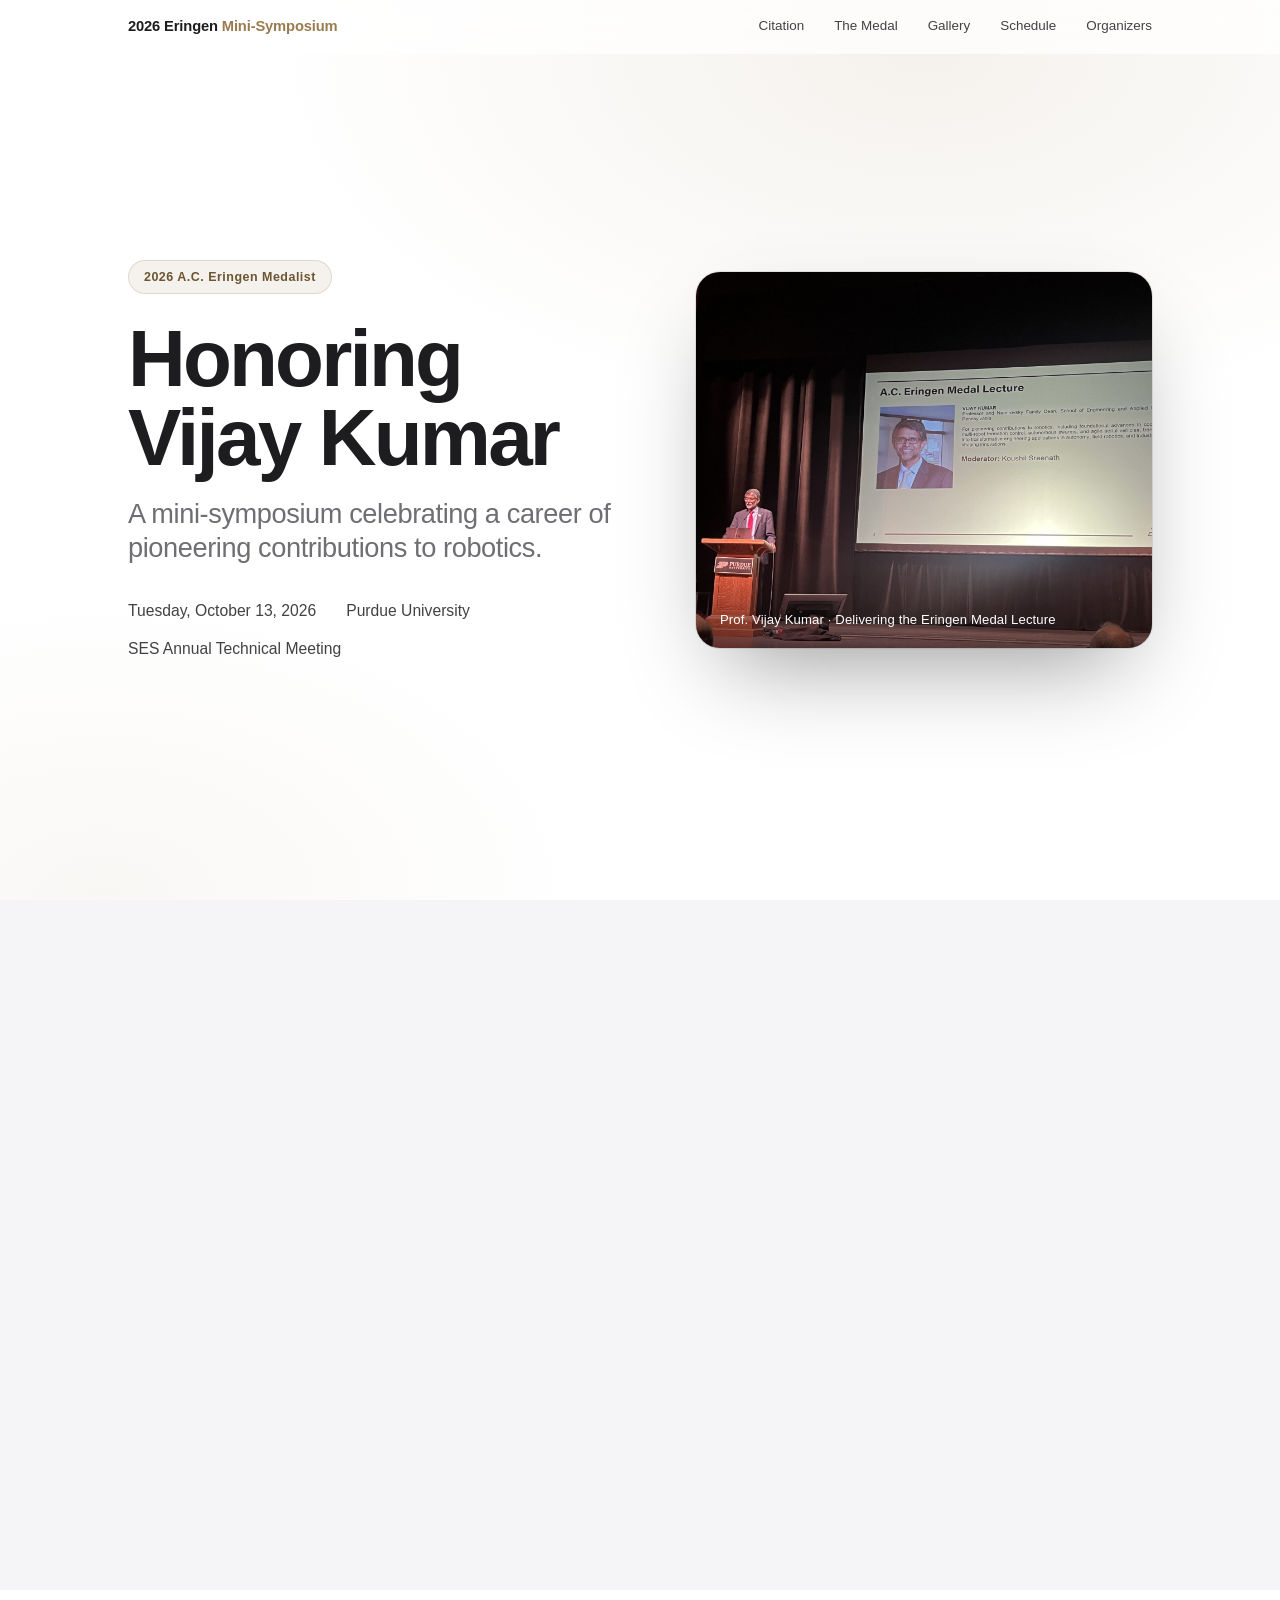
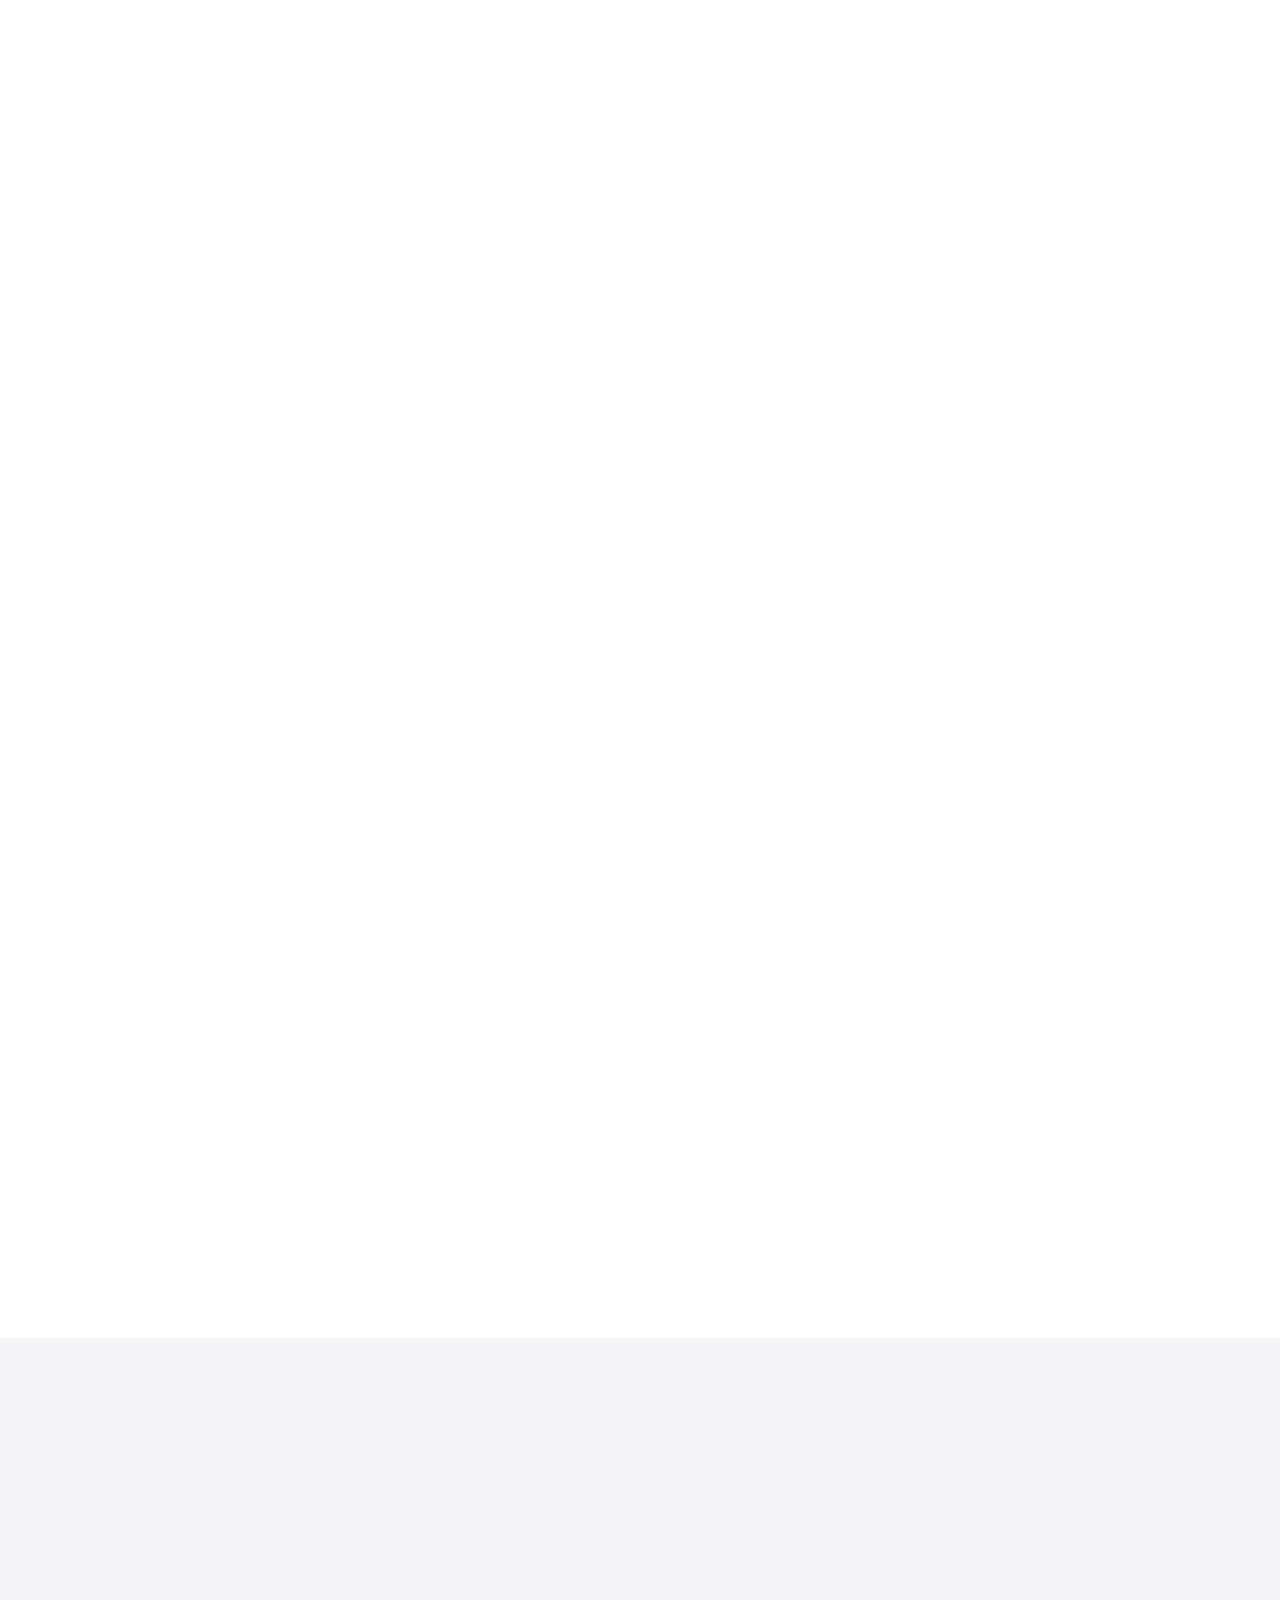
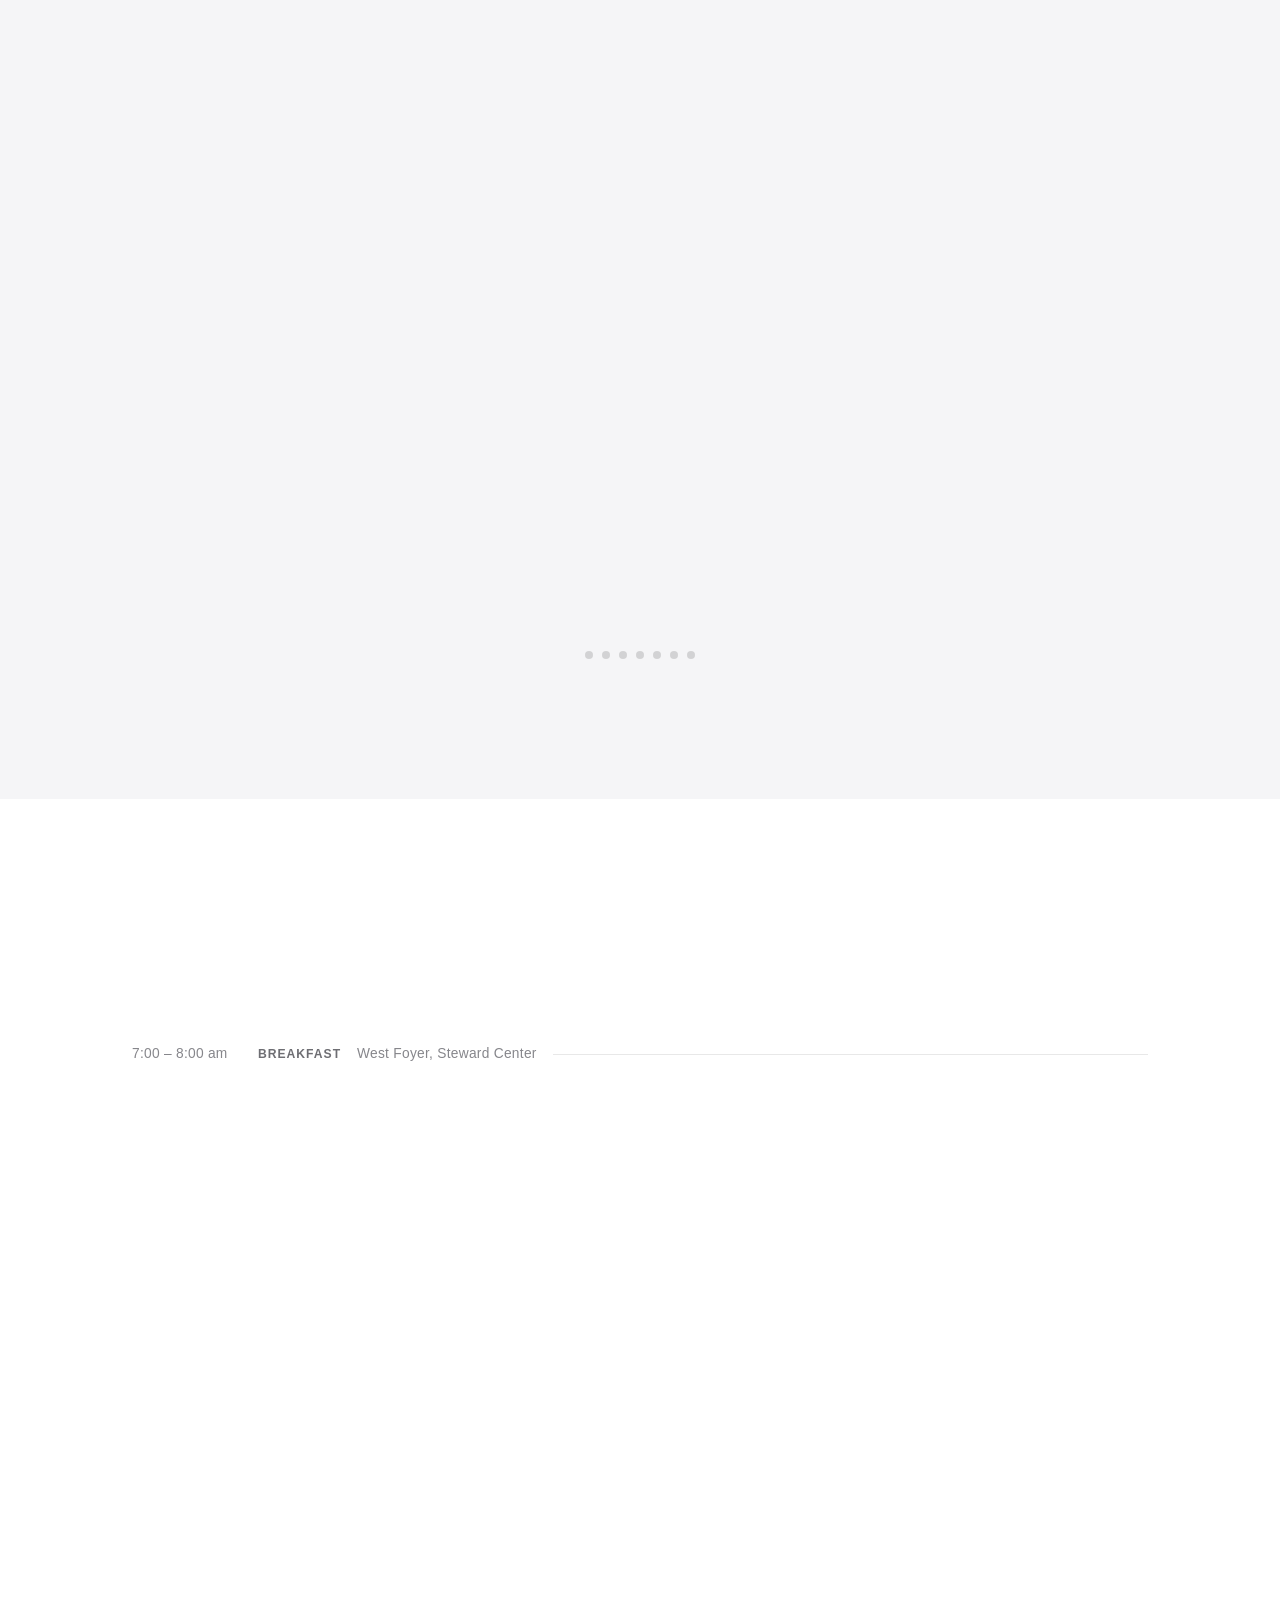
==== commit d300ded4: "Update root index.html" ====
--- a/index.html
+++ b/index.html
@@ -3,7 +3,7 @@
 <head>
 <meta charset="UTF-8">
 <meta name="viewport" content="width=device-width, initial-scale=1.0">
-<!--<meta http-equiv="refresh" content="0;url=2026/">-->
+<meta http-equiv="refresh" content="0;url=2026/">
 <title>A.C. Eringen Medal Mini-Symposium</title>
 <link rel="stylesheet" href="2026/styles.css">
 </head>
